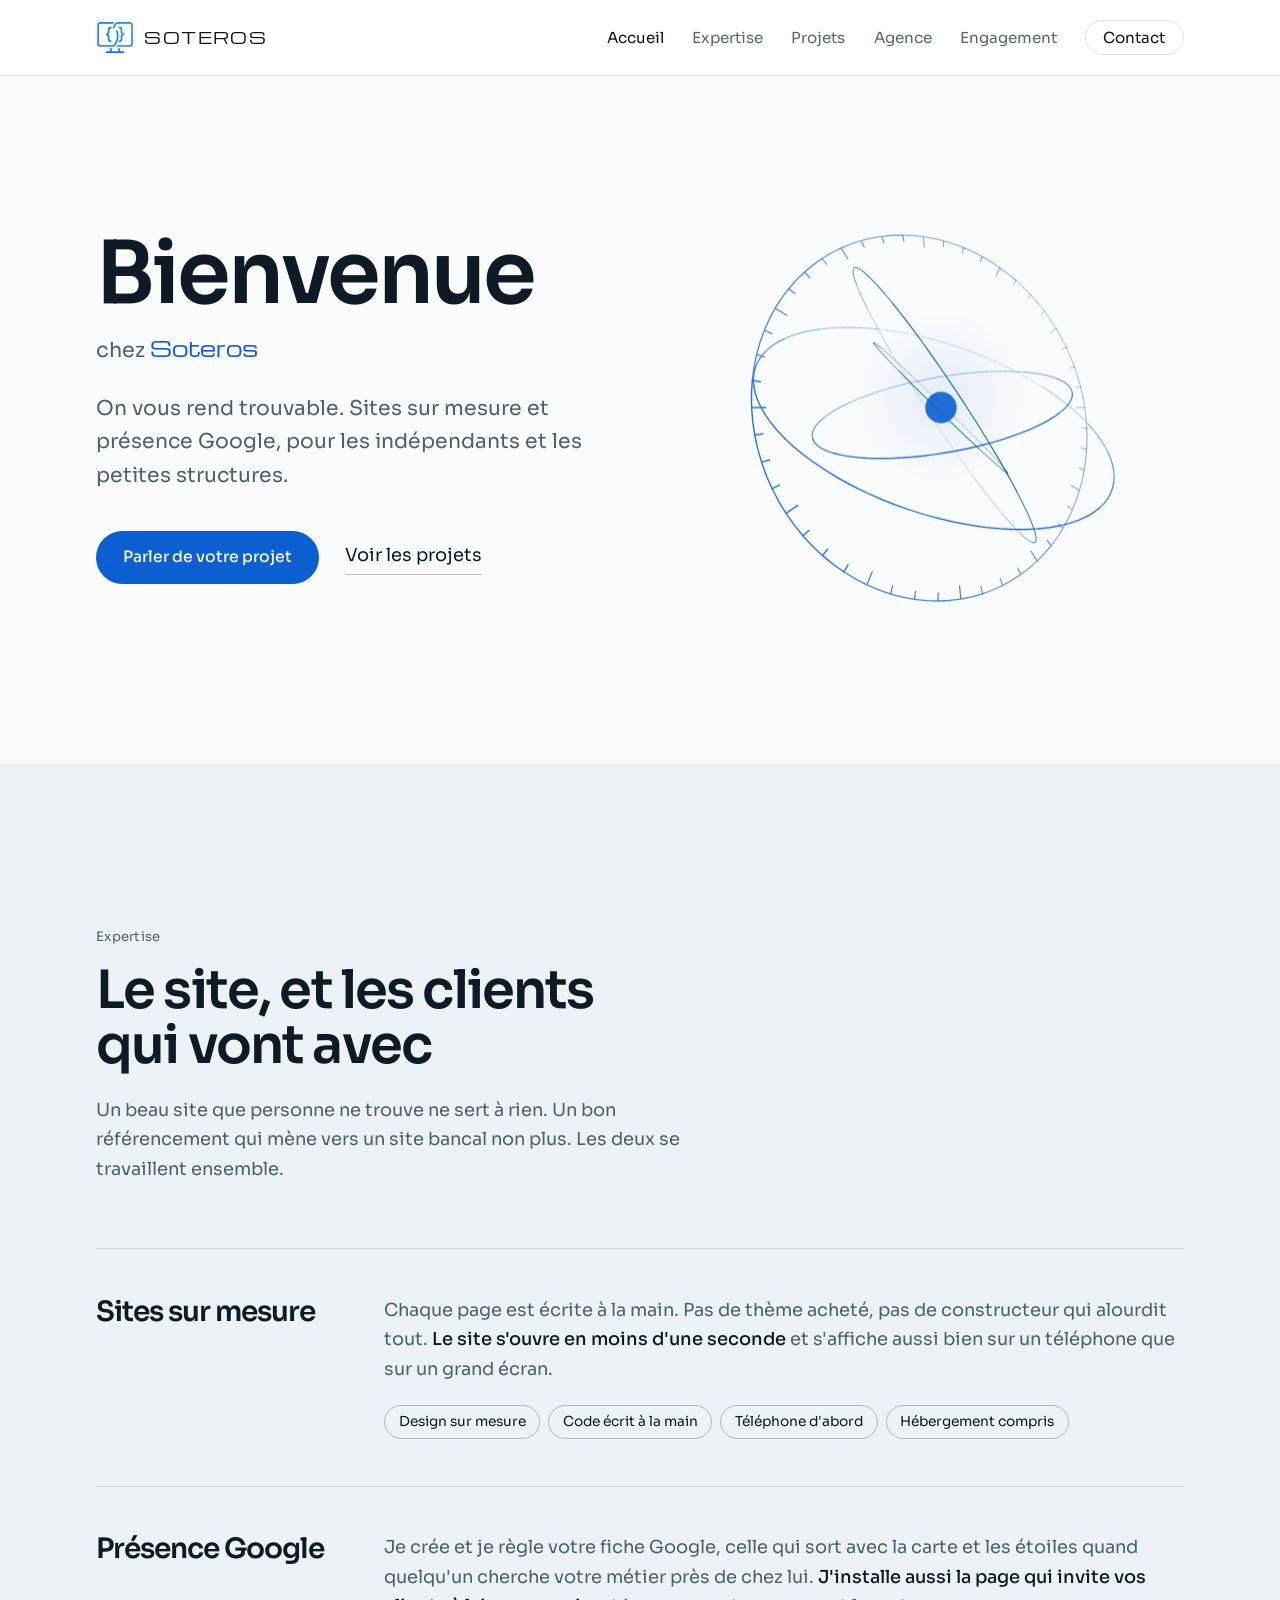
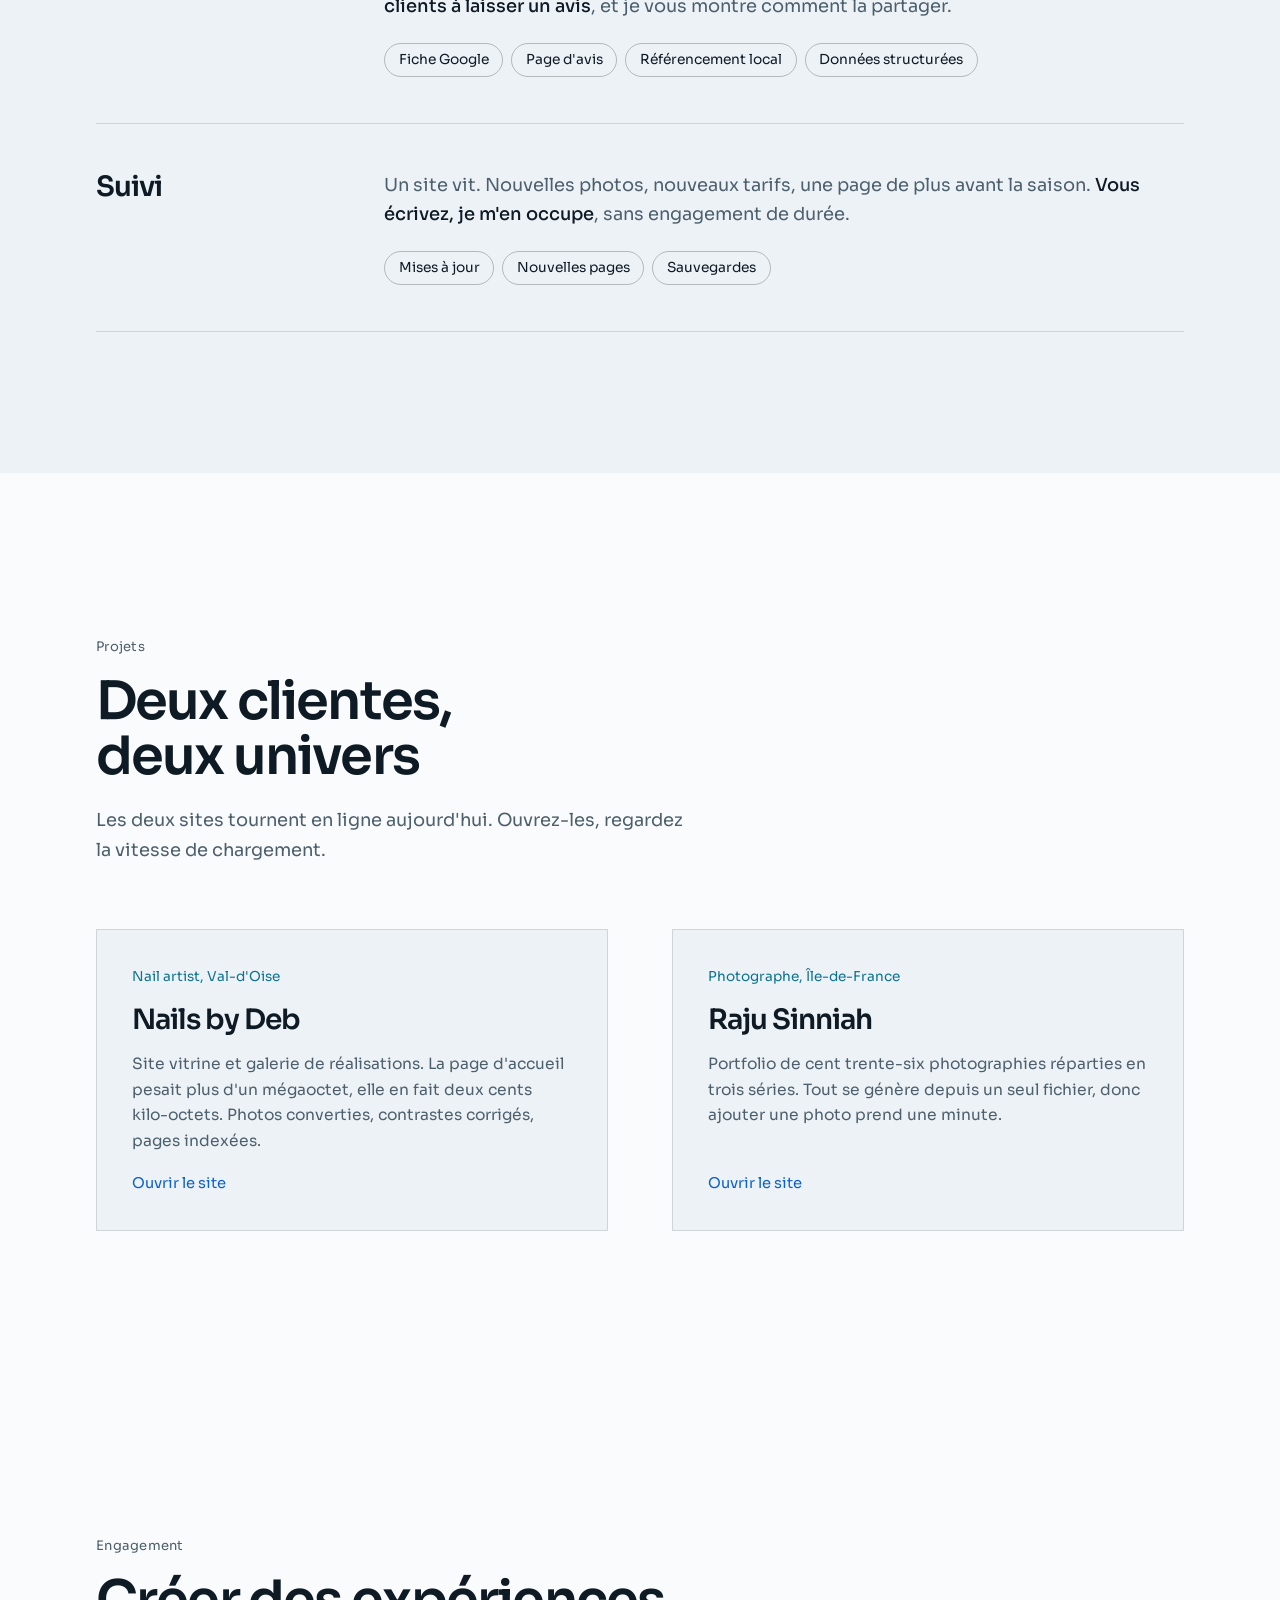
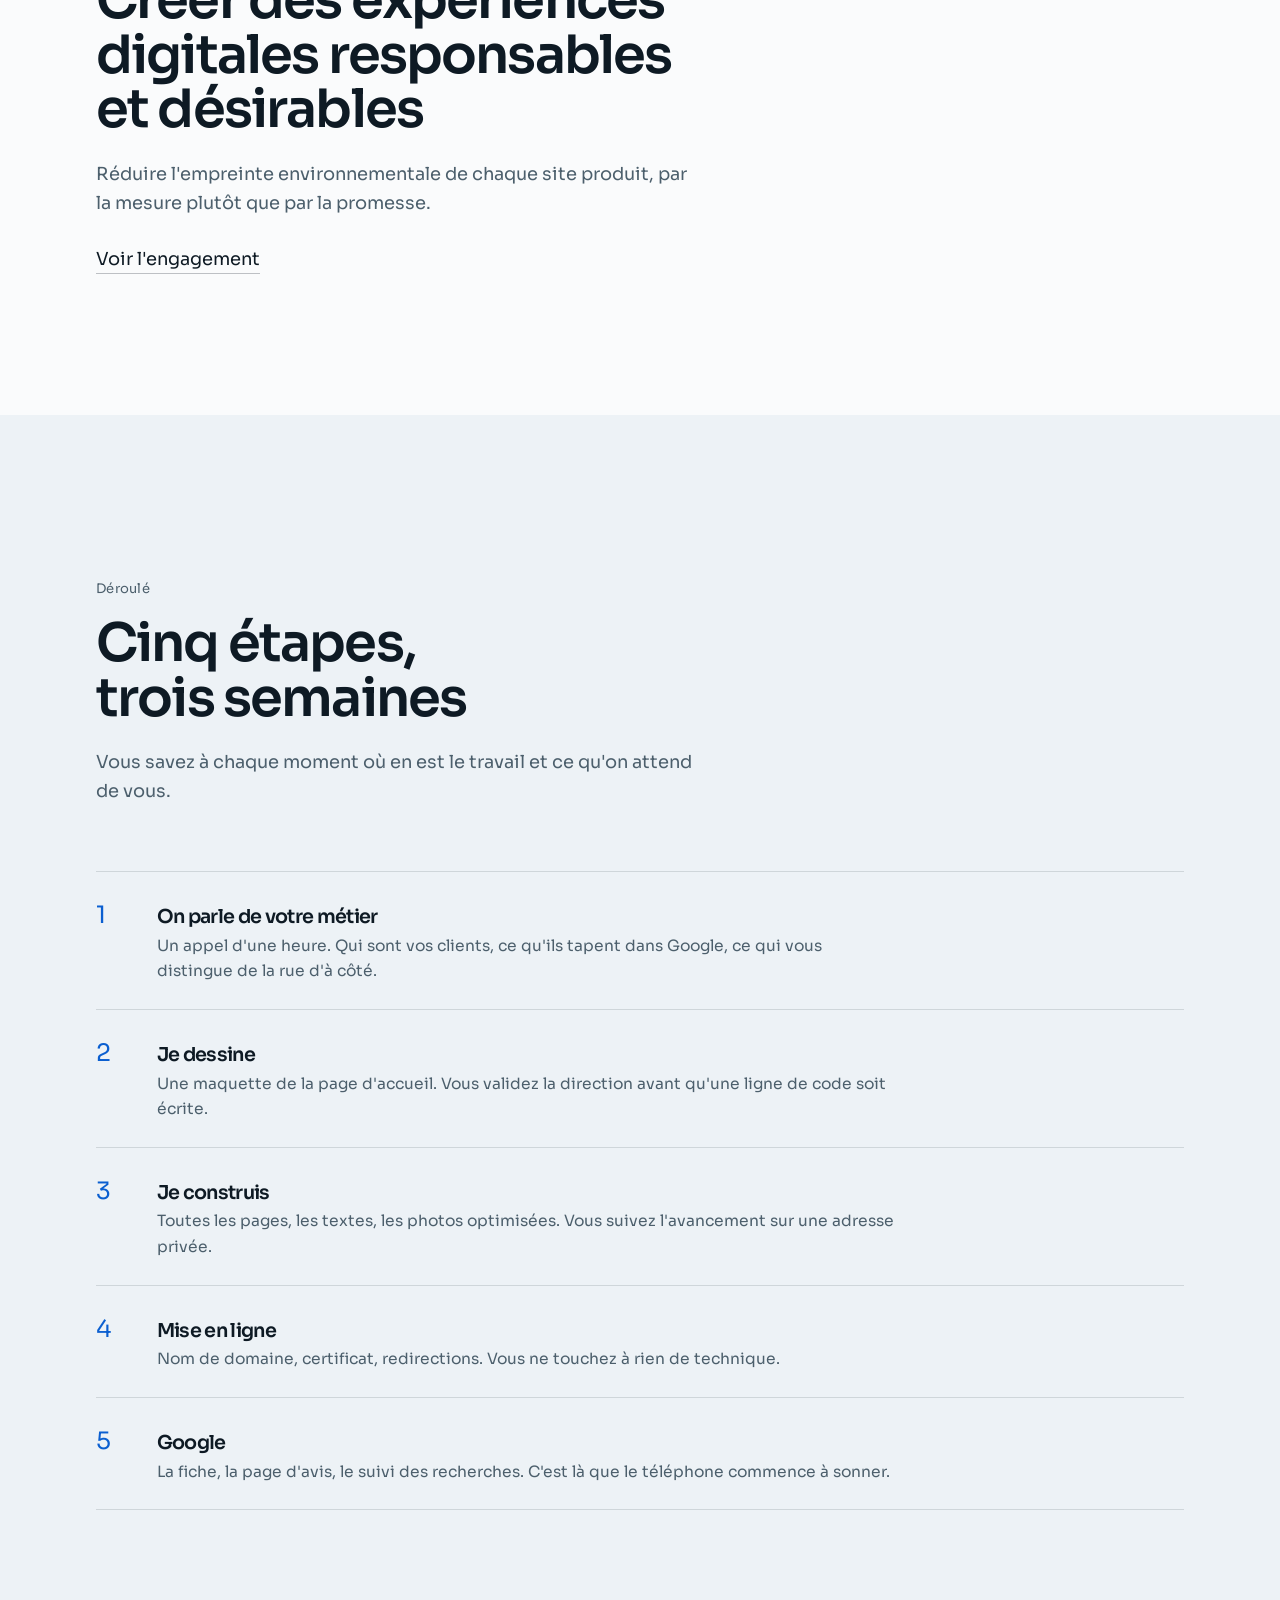
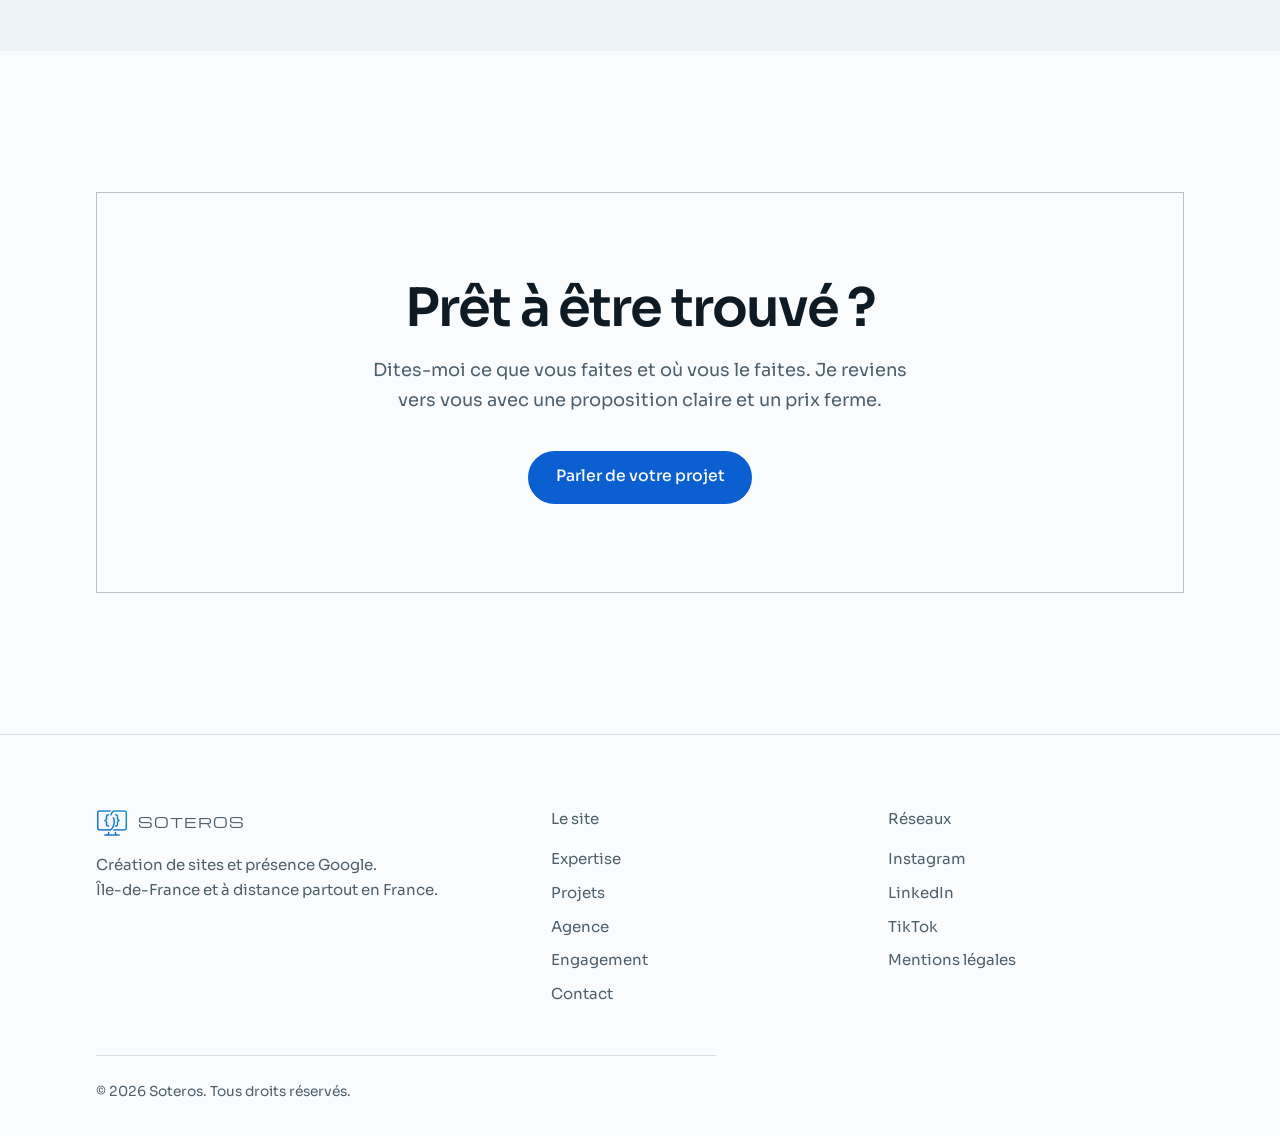
==== index.html @ a9e8671b "feat: site de l'agence Soteros Sept pages statiques générées depuis tools/build-pages.py, qui écrit " ====
<!DOCTYPE html>
<html lang="fr">
<head>
<meta charset="UTF-8">
<meta name="viewport" content="width=device-width, initial-scale=1">
<title>Soteros — Création de sites et présence Google</title>
<meta name="description" content="Soteros construit votre site sur mesure et installe votre présence sur Google. Pour les indépendants et les petites structures en Île-de-France.">
<link rel="canonical" href="https://jrpsg92.github.io/soteros/">

<meta property="og:type" content="website">
<meta property="og:title" content="Soteros — Création de sites et présence Google">
<meta property="og:description" content="Soteros construit votre site sur mesure et installe votre présence sur Google. Pour les indépendants et les petites structures en Île-de-France.">
<meta property="og:url" content="https://jrpsg92.github.io/soteros/">
<meta property="og:locale" content="fr_FR">
<meta name="theme-color" content="#FAFBFC">

<link rel="icon" type="image/png" sizes="32x32" href="img/icone-32.png">
<link rel="icon" type="image/png" sizes="192x192" href="img/icone-192.png">
<link rel="apple-touch-icon" href="img/icone-192.png">

<link rel="preconnect" href="https://fonts.googleapis.com">
<link rel="preconnect" href="https://fonts.gstatic.com" crossorigin>
<link href="https://fonts.googleapis.com/css2?family=Sora:wght@400;600;700&family=Michroma&display=swap" rel="stylesheet">
<link rel="stylesheet" href="style.css">
</head>
<body>
<a class="saut-contenu" href="#contenu">Aller au contenu</a>

<header class="entete" data-entete>
  <div class="enveloppe entete__rangee">
    <a class="signature" href="index.html">
      <img src="img/marque-bleu-96.png" width="96" height="96" alt="" aria-hidden="true">
      <span>Soteros</span>
    </a>
    <button class="bascule" data-bascule aria-expanded="false" aria-controls="menu">
      <span class="bascule__traits" aria-hidden="true"></span>
      <span data-libelle>Menu</span>
    </button>
    <nav class="nav" id="menu" data-nav aria-label="Navigation principale">
      <ul>
        <li><a href="index.html" aria-current="page">Accueil</a></li>
        <li><a href="expertise.html">Expertise</a></li>
        <li><a href="projets.html">Projets</a></li>
        <li><a href="agence.html">Agence</a></li>
        <li><a href="engagement.html">Engagement</a></li>
        <li><a href="contact.html">Contact</a></li>
      </ul>
    </nav>
  </div>
</header>

<main id="contenu">

  <section class="ouverture">
    <div class="enveloppe ouverture__grille">
      <div>
        <h1 class="bienvenue">
          <span class="leve"><span>Bienvenue</span></span>
          <span class="bienvenue__marque leve leve--2"><span>chez <span class="nom-marque">Soteros</span></span></span>
        </h1>
        <p class="ouverture__intro">
          On vous rend trouvable. Sites sur mesure et présence Google, pour
          les indépendants et les petites structures.
        </p>
        <div class="ouverture__actions">
          <a class="bouton" href="contact.html">Parler de votre projet</a>
          <a class="lien" href="projets.html">Voir les projets</a>
        </div>
      </div>
      <div class="instrument" data-instrument aria-hidden="true"></div>
    </div>
  </section>

  <section class="section section--creuse">
    <div class="enveloppe">
      <div class="chapeau">
        <p class="repere">Expertise</p>
        <h2>Le site, et les clients qui vont avec</h2>
        <p>Un beau site que personne ne trouve ne sert à rien. Un bon
          référencement qui mène vers un site bancal non plus. Les deux se
          travaillent ensemble.</p>
      </div>

      <div class="offres">
        <div class="offre">
          <h3>Sites sur mesure</h3>
          <div class="offre__corps">
            <p>Chaque page est écrite à la main. Pas de thème acheté, pas de
              constructeur qui alourdit tout. <strong>Le site s'ouvre en moins
              d'une seconde</strong> et s'affiche aussi bien sur un téléphone
              que sur un grand écran.</p>
            <ul class="livre">
              <li>Design sur mesure</li>
              <li>Code écrit à la main</li>
              <li>Téléphone d'abord</li>
              <li>Hébergement compris</li>
            </ul>
          </div>
        </div>

        <div class="offre">
          <h3>Présence Google</h3>
          <div class="offre__corps">
            <p>Je crée et je règle votre fiche Google, celle qui sort avec la
              carte et les étoiles quand quelqu'un cherche votre métier près
              de chez lui. <strong>J'installe aussi la page qui invite vos
              clients à laisser un avis</strong>, et je vous montre comment la
              partager.</p>
            <ul class="livre">
              <li>Fiche Google</li>
              <li>Page d'avis</li>
              <li>Référencement local</li>
              <li>Données structurées</li>
            </ul>
          </div>
        </div>

        <div class="offre">
          <h3>Suivi</h3>
          <div class="offre__corps">
            <p>Un site vit. Nouvelles photos, nouveaux tarifs, une page de
              plus avant la saison. <strong>Vous écrivez, je m'en occupe</strong>,
              sans engagement de durée.</p>
            <ul class="livre">
              <li>Mises à jour</li>
              <li>Nouvelles pages</li>
              <li>Sauvegardes</li>
            </ul>
          </div>
        </div>
      </div>
    </div>
  </section>

  <section class="section">
    <div class="enveloppe">
      <div class="chapeau">
        <p class="repere">Projets</p>
        <h2>Deux clientes, deux univers</h2>
        <p>Les deux sites tournent en ligne aujourd'hui. Ouvrez-les, regardez
          la vitesse de chargement.</p>
      </div>

      <div class="projets">
        <a class="projet" href="https://jrpsg92.github.io/NailsbyDeb/" rel="noopener">
          <p class="projet__meta">Nail artist, Val-d'Oise</p>
          <h3>Nails by Deb</h3>
          <p class="projet__corps">Site vitrine et galerie de réalisations.
            La page d'accueil pesait plus d'un mégaoctet, elle en fait deux
            cents kilo-octets. Photos converties, contrastes corrigés, pages
            indexées.</p>
          <p class="projet__voir">Ouvrir le site</p>
        </a>

        <a class="projet" href="https://jrpsg92.github.io/Rajouphoto.fr/" rel="noopener">
          <p class="projet__meta">Photographe, Île-de-France</p>
          <h3>Raju Sinniah</h3>
          <p class="projet__corps">Portfolio de cent trente-six photographies
            réparties en trois séries. Tout se génère depuis un seul fichier,
            donc ajouter une photo prend une minute.</p>
          <p class="projet__voir">Ouvrir le site</p>
        </a>
      </div>
    </div>
  </section>

  <section class="section">
    <div class="enveloppe">
      <div class="chapeau">
        <p class="repere">Engagement</p>
        <h2>Créer des expériences digitales responsables et désirables</h2>
        <p>Réduire l'empreinte environnementale de chaque site produit, par
          la mesure plutôt que par la promesse.</p>
        <p style="margin-top:1.6rem"><a class="lien" href="engagement.html">Voir l'engagement</a></p>
      </div>
    </div>
  </section>

  <section class="section section--creuse">
    <div class="enveloppe">
      <div class="chapeau">
        <p class="repere">Déroulé</p>
        <h2>Cinq étapes, trois semaines</h2>
        <p>Vous savez à chaque moment où en est le travail et ce qu'on attend
          de vous.</p>
      </div>

      <ol class="deroule">
        <li>
          <div>
            <h3>On parle de votre métier</h3>
            <p>Un appel d'une heure. Qui sont vos clients, ce qu'ils tapent
              dans Google, ce qui vous distingue de la rue d'à côté.</p>
          </div>
        </li>
        <li>
          <div>
            <h3>Je dessine</h3>
            <p>Une maquette de la page d'accueil. Vous validez la direction
              avant qu'une ligne de code soit écrite.</p>
          </div>
        </li>
        <li>
          <div>
            <h3>Je construis</h3>
            <p>Toutes les pages, les textes, les photos optimisées. Vous
              suivez l'avancement sur une adresse privée.</p>
          </div>
        </li>
        <li>
          <div>
            <h3>Mise en ligne</h3>
            <p>Nom de domaine, certificat, redirections. Vous ne touchez à
              rien de technique.</p>
          </div>
        </li>
        <li>
          <div>
            <h3>Google</h3>
            <p>La fiche, la page d'avis, le suivi des recherches. C'est là que
              le téléphone commence à sonner.</p>
          </div>
        </li>
      </ol>
    </div>
  </section>

  <section class="section">
    <div class="enveloppe">
      <div class="appel">
        <h2>Prêt à être trouvé&nbsp;?</h2>
        <p>Dites-moi ce que vous faites et où vous le faites. Je reviens vers
          vous avec une proposition claire et un prix ferme.</p>
        <a class="bouton" href="contact.html">Parler de votre projet</a>
      </div>
    </div>
  </section>

</main>

<footer class="pied">
  <div class="enveloppe">
    <div class="pied__rangee">
      <div>
        <p class="pied__nom">
          <img src="img/marque-64.png" width="64" height="64" alt="Logo Soteros">
          <span>Soteros</span>
        </p>
        <p>Création de sites et présence Google.<br>
           Île-de-France et à distance partout en France.</p>
      </div>
      <div>
        <p class="pied__intitule">Le site</p>
        <ul>
        <li><a href="expertise.html">Expertise</a></li>
        <li><a href="projets.html">Projets</a></li>
        <li><a href="agence.html">Agence</a></li>
        <li><a href="engagement.html">Engagement</a></li>
        <li><a href="contact.html">Contact</a></li>
        </ul>
      </div>
      <div>
        <p class="pied__intitule">Réseaux</p>
        <ul>
          <li><a href="#" data-reseau>Instagram</a></li>
          <li><a href="#" data-reseau>LinkedIn</a></li>
          <li><a href="#" data-reseau>TikTok</a></li>
          <li><a href="mentions-legales.html">Mentions légales</a></li>
        </ul>
      </div>
    </div>
    <p class="pied__mention">© 2026 Soteros. Tous droits réservés.</p>
  </div>
</footer>

<script src="script.js" defer></script>
</body>
</html>
---- style.css ----
/* =====================================================================
   Soteros — feuille de style unique, partagée par toutes les pages.
   Direction artistique : blanc et bleu, l'instrument de navigation en
   bleu sur fond clair. Tous les contrastes ont été calculés avant d'être
   posés ici, le plus faible du site est à 4,9 pour une norme à 4,5.
   ===================================================================== */

:root {
  color-scheme: light;

  /* Blanc et bleu. Attention, le cyan du logo tombe à 1,8 de contraste sur
     blanc, il ne peut donc jamais porter de texte. Les bleus ci-dessous
     sont assombris jusqu'à passer la norme, le plus faible est à 4,9. */
  --fond:        #FAFBFC;   /* le fond de page, un blanc légèrement froid */
  --fond-creux:  #EDF2F6;   /* les bandes posées sur le fond */
  --plume:       #0E1A24;   /* texte principal, 17.0 sur le fond */
  --plume-doux:  #4C5F6C;   /* texte secondaire, 6.4 */
  --action:      #0B5FD0;   /* le bleu des boutons et des liens, 5.7 */
  --teal:        #0C7291;   /* le teal des intitulés, 5.3 */
  --filet:       rgb(14 26 36 / .13);
  --filet-fort:  rgb(14 26 36 / .26);

  /* L'en-tête est clair, comme sur les sites de Deb et de Raju. Une barre
     blanche a besoin de ses propres valeurs : le cyan du fond sombre ne
     tient pas sur du blanc, il y tombe à 1,9 de contraste. */
  --blanc:        #FFFFFF;
  --sur-blanc:    #0F1316;   /* 18.7 sur blanc */
  --sur-blanc-doux: #55666F; /* 6.0 sur blanc */
  --teal-fonce:   #0B63C4;   /* 5.8 sur blanc */
  --filet-clair:  #DEE3E6;

  --mesure:      76rem;
  --marge:       clamp(1.3rem, 5vw, 4rem);
  --courbe:      cubic-bezier(.2, .7, .2, 1);

  /* Sora pour tout le texte, large et technique, dans la famille de la typo
     du logo sans en reprendre le côté jeu vidéo qui ne tient pas en
     paragraphe. Michroma est réservée au seul mot Soteros, pour raccorder
     avec le logo. */
  --titre: "Sora", system-ui, -apple-system, sans-serif;
  --police: "Sora", system-ui, -apple-system, sans-serif;
  --marque: "Michroma", "Sora", system-ui, sans-serif;
}

*, *::before, *::after { box-sizing: border-box; }

html { -webkit-text-size-adjust: 100%; scroll-behavior: smooth; }

body {
  margin: 0;
  background: var(--fond);
  color: var(--plume);
  font-family: var(--police);
  font-size: clamp(1rem, .96rem + .2vw, 1.12rem);
  line-height: 1.65;
  font-weight: 400;
  -webkit-font-smoothing: antialiased;
  text-rendering: optimizeLegibility;
}

img, canvas, svg { display: block; max-width: 100%; }

/* --- Échelle typographique ---------------------------------------------
   Un seul rapport, appliqué partout. Les titres sont en Instrument Serif,
   serrés, parce que le display porte la personnalité de la page. */

h1, h2, h3 {
  font-family: var(--titre);
  font-weight: 600;
  letter-spacing: -.035em;   /* une sans large demande plus de serrage qu'une serif */
  line-height: 1.04;
  margin: 0;
  text-wrap: balance;
}

/* Une sans occupe plus de largeur qu'une serif à corps égal. Le titre est
   donc plus petit qu'il ne l'était, pour tenir sur deux lignes. */
h1 { font-size: clamp(2.5rem, 1.3rem + 4.4vw, 4.8rem); }
h2 { font-size: clamp(1.9rem, 1.2rem + 2.7vw, 3.3rem); }
h3 { font-size: clamp(1.35rem, 1.1rem + 1vw, 1.75rem); line-height: 1.15; }

p { margin: 0; max-width: 62ch; }

a { color: inherit; }

.enveloppe {
  width: 100%;
  max-width: var(--mesure);
  margin-inline: auto;
  padding-inline: var(--marge);
}

/* --- Accès clavier ------------------------------------------------------ */

:where(a, button, [tabindex]):focus-visible {
  outline: 2px solid var(--action);
  outline-offset: 3px;
  border-radius: 2px;
}

.saut-contenu {
  position: absolute;
  left: -9999px;
  top: 0;
  background: var(--action);
  color: var(--fond);
  padding: .8rem 1.2rem;
  z-index: 400;
  font-weight: 500;
}
.saut-contenu:focus { left: var(--marge); top: .6rem; }

/* --- En-tête ------------------------------------------------------------
   Le fond et le flou vivent sur un calque séparé. Portés directement par
   .entete, ils feraient de l'en-tête le bloc conteneur du volet de
   navigation en position fixe, qui se retrouverait écrasé à la hauteur de
   la barre. C'est une erreur coûteuse et invisible tant que le menu reste
   fermé, d'où ce ::before. */

/* La barre d'état des téléphones. Vaut zéro partout ailleurs, donc la
   règle est sans effet sur un navigateur de bureau. */
body::before {
  content: "";
  position: fixed;
  inset: 0 0 auto;
  height: env(safe-area-inset-top, 0px);
  z-index: 210;
  background: var(--blanc);
}

.entete {
  position: sticky;
  top: env(safe-area-inset-top, 0px);
  z-index: 200;
  padding-block: 1.15rem;
  color: var(--sur-blanc);
  border-bottom: 1px solid var(--filet-clair);
  transition: border-color .4s var(--courbe);
}

.entete::before {
  content: "";
  position: absolute;
  inset: 0;
  z-index: -1;
  background: var(--blanc);
}

/* Le trait se renforce dès que la page défile, comme sur les deux autres
   sites, pour détacher la barre du contenu qui passe dessous. */
.entete[data-pose="true"] { border-bottom-color: #C3CBD0; }

/* Sur fond clair, le cyan du site n'est plus lisible. */
.entete :focus-visible { outline-color: var(--teal-fonce); }

.entete__rangee {
  display: flex;
  align-items: center;
  justify-content: space-between;
  gap: 1.5rem;
}

/* Le pictogramme du logo, puis le mot en texte. Le verrou complet du logo
   devient illisible sous cinquante pixels, alors que le pictogramme seul
   tient jusqu'à trente-deux. */
.signature {
  position: relative;
  z-index: 160;
  display: inline-flex;
  align-items: center;
  gap: .62rem;
  font-family: var(--marque);
  font-size: clamp(.78rem, .7rem + .38vw, .98rem);
  letter-spacing: .09em;
  text-transform: uppercase;   /* comme le mot du logo */
  text-decoration: none;
  white-space: nowrap;
}

.signature img {
  width: clamp(1.9rem, 1.6rem + 1.2vw, 2.4rem);
  height: auto;
}

/* --- Navigation -------------------------------------------------------- */

.bascule {
  position: relative;
  z-index: 160;
  display: inline-flex;
  align-items: center;
  gap: .6rem;
  background: none;
  border: 1px solid var(--filet-clair);
  border-radius: 100px;
  color: var(--sur-blanc);
  font: inherit;
  font-size: .9rem;
  padding: .45rem 1rem .45rem .85rem;
  cursor: pointer;
  transition: border-color .25s var(--courbe), color .25s var(--courbe);
}
.bascule:hover { border-color: var(--teal-fonce); color: var(--teal-fonce); }

.bascule__traits {
  width: 15px;
  height: 9px;
  border-top: 1px solid currentColor;
  border-bottom: 1px solid currentColor;
}

.nav ul {
  list-style: none;
  margin: 0;
  padding: 0;
}

.nav a {
  text-decoration: none;
  color: var(--sur-blanc-doux);
  transition: color .25s var(--courbe);
}
.nav a:hover { color: var(--teal-fonce); }
.nav a[aria-current="page"] { color: var(--sur-blanc); }

/* Mobile — volet plein écran. */
@media (max-width: 61.99rem) {
  .nav {
    position: fixed;
    inset: 0;
    z-index: 150;
    display: flex;
    align-items: center;
    background: var(--blanc);
    padding: 6rem var(--marge) 3rem;
    opacity: 0;
    visibility: hidden;
    transition: opacity .35s var(--courbe), visibility .35s;
  }
  .nav[data-ouvert="true"] { opacity: 1; visibility: visible; }

  .nav ul { width: 100%; }
  .nav li + li { border-top: 1px solid var(--filet-clair); }
  .nav a {
    display: block;
    padding: .75rem 0;
    font-family: var(--titre);
    font-size: clamp(1.9rem, 1.2rem + 3.4vw, 2.6rem);
    line-height: 1.1;
    letter-spacing: -.015em;
  }
}

/* Bureau — navigation en ligne, séparée par un filet vertical. */
@media (min-width: 62rem) {
  .bascule { display: none; }
  .nav {
    opacity: 1;
    visibility: visible;
  }
  .nav ul {
    display: flex;
    align-items: center;
    gap: clamp(1.1rem, 2.2vw, 2.1rem);
  }
  .nav a { font-size: .95rem; }
  .nav li:last-child a {
    border: 1px solid var(--filet-clair);
    border-radius: 100px;
    padding: .42rem 1.1rem;
    color: var(--sur-blanc);
  }
  .nav li:last-child a:hover {
    border-color: var(--teal-fonce);
    color: var(--teal-fonce);
  }
}

/* --- Sections ---------------------------------------------------------- */

.section { padding-block: clamp(4.5rem, 11vw, 9rem); }
.section--creuse { background: var(--fond-creux); }

.chapeau { max-width: 46ch; }
.chapeau p { margin-top: 1.4rem; color: var(--plume-doux); }

.repere {
  font-size: .82rem;
  letter-spacing: .02em;
  color: var(--teal);
  margin-bottom: 1rem;
}

/* --- Hero -------------------------------------------------------------- */

.ouverture {
  padding-block: clamp(3rem, 7vw, 5.5rem) clamp(4rem, 9vw, 7rem);
}

.ouverture__grille {
  display: grid;
  gap: clamp(2.5rem, 6vw, 4rem);
  align-items: center;
}

@media (min-width: 62rem) {
  .ouverture__grille {
    grid-template-columns: 1.05fr .95fr;
  }
}

/* Mot d'accueil. Typographie seule, sans relief ni interaction. Le logo
   et l'instrument sont dessinés en traits fins, un mot en bloc extrudé à
   côté ferait deux marques sur le même écran. */

.bienvenue {
  margin: 0 0 1.6rem;
  font-family: var(--titre);
  font-weight: 600;
  letter-spacing: -.035em;
  line-height: 1.02;
  font-size: clamp(2.8rem, 1.3rem + 5.2vw, 5.4rem);
  color: var(--plume);
}

.bienvenue__marque {
  display: block;
  margin-top: .9rem;
  font-family: var(--police);
  font-weight: 400;
  font-size: clamp(1rem, .9rem + .5vw, 1.3rem);
  letter-spacing: 0;
  line-height: 1.5;
  color: var(--plume-doux);
}

.bienvenue__marque .nom-marque {
  font-family: var(--marque);
  color: var(--action);   /* 5.7 sur le fond de page */
}

.ouverture__intro {
  color: var(--plume-doux);
  font-size: clamp(1.05rem, 1rem + .35vw, 1.3rem);
  max-width: 34ch;
}

/* L'animation d'ouverture. Un seul moment orchestré, au chargement, en
   CSS pur : si le JavaScript n'arrive jamais, le texte s'affiche quand
   même puisque l'animation ne dépend d'aucune classe ajoutée. */

.leve { display: block; overflow: hidden; }
.leve > span {
  display: block;
  animation: monte .95s var(--courbe) both;
}
.leve--2 > span { animation-delay: .1s; }
.leve--3 > span { animation-delay: .2s; }

@keyframes monte {
  from { transform: translateY(105%); }
  to   { transform: translateY(0); }
}

.ouverture__actions {
  display: flex;
  flex-wrap: wrap;
  gap: .9rem 1.6rem;
  align-items: center;
  margin-top: 2.4rem;
}

/* --- L'instrument ------------------------------------------------------ */

.instrument {
  position: relative;
  aspect-ratio: 1;
  width: 100%;
  max-width: 34rem;
  margin-inline: auto;
}

/* Sur téléphone l'instrument passe au-dessus du titre. C'est la première
   chose qu'on doit voir en ouvrant la page, et plus bas il tombait sous la
   ligne de flottaison. Il rétrécit pour laisser le titre visible aussi. */
@media (max-width: 61.99rem) {
  .instrument { order: -1; max-width: 17rem; }
  .ouverture { padding-block: 1rem clamp(3rem, 8vw, 5rem); }
  .ouverture__grille { gap: clamp(1.5rem, 5vw, 3rem); }
}

.instrument canvas {
  position: absolute;
  inset: 0;
  width: 100%;
  height: 100%;
}

/* L'instrument se manipule au doigt comme à la souris. pan-y et non none :
   le glissement vertical doit continuer à faire défiler la page, sinon on
   reste bloqué dessus sur téléphone. */
.instrument {


}

/* Le halo du noyau, en CSS pour épargner du travail au canvas. */
.instrument::after {
  content: "";
  position: absolute;
  inset: 30% 32% 34%;
  border-radius: 50%;
  background: radial-gradient(circle, rgb(11 95 208 / .09), transparent 70%);
  pointer-events: none;
}

/* --- Boutons et liens -------------------------------------------------- */

.bouton {
  display: inline-block;
  background: var(--action);
  color: var(--fond);
  text-decoration: none;
  font-weight: 500;
  font-size: .98rem;
  padding: .85rem 1.7rem;
  border-radius: 100px;
  transition: transform .3s var(--courbe), background-color .3s var(--courbe);
}
.bouton:hover { background: #084FAE; transform: translateY(-2px); }

.lien {
  text-decoration: none;
  color: var(--plume);
  border-bottom: 1px solid var(--filet-fort);
  padding-bottom: .2rem;
  transition: border-color .3s var(--courbe), color .3s var(--courbe);
}
.lien:hover { color: var(--action); border-bottom-color: var(--action); }

/* --- Les offres, en rangées plutôt qu'en cartes -------------------------
   Trois cartes identiques ne disent rien de la différence entre les trois
   métiers. Des rangées larges laissent la place d'écrire ce qui est
   réellement livré. */

.offres { border-top: 1px solid var(--filet); margin-top: clamp(2.5rem, 6vw, 4rem); }

.offre {
  display: grid;
  gap: .8rem 3rem;
  padding-block: clamp(2rem, 4vw, 2.9rem);
  border-bottom: 1px solid var(--filet);
}

@media (min-width: 52rem) {
  .offre { grid-template-columns: minmax(0, 15rem) minmax(0, 1fr); align-items: start; }
}

.offre__corps { color: var(--plume-doux); }
.offre__corps strong { color: var(--plume); font-weight: 500; }

.livre {
  list-style: none;
  margin: 1.3rem 0 0;
  padding: 0;
  display: flex;
  flex-wrap: wrap;
  gap: .5rem;
}
.livre li {
  border: 1px solid var(--filet-fort);
  border-radius: 100px;
  padding: .3rem .85rem;
  font-size: .86rem;
  color: var(--plume);
}

/* --- Projets ----------------------------------------------------------- */

.projets { display: grid; gap: clamp(2.5rem, 5vw, 4rem); margin-top: clamp(2.5rem, 6vw, 4rem); }

@media (min-width: 52rem) { .projets { grid-template-columns: 1fr 1fr; } }

.projet {
  display: flex;
  flex-direction: column;
  gap: 1rem;
  padding: clamp(1.6rem, 3vw, 2.2rem);
  background: var(--fond-creux);
  border: 1px solid var(--filet);
  text-decoration: none;
  transition: border-color .35s var(--courbe), transform .35s var(--courbe);
}
.projet:hover { border-color: var(--action); transform: translateY(-3px); }

.projet__meta { color: var(--teal); font-size: .85rem; }
.projet__corps { color: var(--plume-doux); font-size: .97rem; }
.projet__voir { color: var(--action); font-size: .92rem; margin-top: auto; }

/* --- Le déroulé, numéroté parce que c'est vraiment une séquence -------- */

.deroule {
  list-style: none;
  counter-reset: pas;
  margin: clamp(2.5rem, 6vw, 4rem) 0 0;
  padding: 0;
  display: grid;
  gap: 0;
}

.deroule li {
  counter-increment: pas;
  display: grid;
  grid-template-columns: 2.6rem minmax(0, 1fr);
  gap: 1.2rem;
  padding-block: 1.5rem;
  border-top: 1px solid var(--filet);
  align-items: baseline;
}
.deroule li:last-child { border-bottom: 1px solid var(--filet); }

.deroule li::before {
  content: counter(pas);
  font-family: var(--titre);
  font-size: 1.5rem;
  color: var(--action);
}

.deroule h3 { font-size: 1.2rem; }
.deroule p { margin-top: .35rem; color: var(--plume-doux); font-size: .97rem; }

/* --- Blocs de texte long ----------------------------------------------- */

.prose { max-width: 60ch; }
.prose h2 { margin-top: clamp(2.6rem, 6vw, 4rem); }
.prose h2:first-child { margin-top: 0; }
.prose p { margin-top: 1.2rem; color: var(--plume-doux); }
.prose p.fort { color: var(--plume); font-size: clamp(1.1rem, 1rem + .5vw, 1.35rem); }

/* --- Contact ----------------------------------------------------------- */

.voies { border-top: 1px solid var(--filet); margin-top: clamp(2.5rem, 6vw, 4rem); }

.voie {
  display: grid;
  gap: .5rem 3rem;
  padding-block: 1.7rem;
  border-bottom: 1px solid var(--filet);
}
@media (min-width: 46rem) {
  .voie { grid-template-columns: minmax(0, 11rem) minmax(0, 1fr); align-items: baseline; }
}
.voie__nom { color: var(--teal); font-size: .9rem; }
.voie__valeur { font-size: clamp(1.1rem, 1rem + .6vw, 1.45rem); font-family: var(--titre); }
.voie__valeur a { text-decoration: none; border-bottom: 1px solid var(--filet-fort); }
.voie__valeur a:hover { color: var(--action); border-bottom-color: var(--action); }
.voie__note { color: var(--plume-doux); font-size: .92rem; }

/* --- Appel à l'action -------------------------------------------------- */

.appel {
  text-align: center;
  padding: clamp(3rem, 8vw, 5.5rem) var(--marge);
  border: 1px solid var(--filet-fort);
}
.appel p { margin: 1.3rem auto 2.2rem; color: var(--plume-doux); max-width: 44ch; }

/* --- Pied -------------------------------------------------------------- */

.pied {
  border-top: 1px solid var(--filet);
  padding-block: clamp(3rem, 6vw, 4.5rem) 2rem;
  font-size: .94rem;
}

.pied__rangee {
  display: grid;
  gap: 2.5rem;
  margin-bottom: 3rem;
}
@media (min-width: 52rem) {
  .pied__rangee { grid-template-columns: 1.4fr 1fr 1fr; }
}

.pied__nom {
  display: flex; align-items: center; gap: .6rem;
  font-family: var(--marque); font-size: .88rem; letter-spacing: .09em;
  text-transform: uppercase;
  margin-bottom: .9rem;
}
.pied__nom img { width: 2rem; height: auto; }
.pied p { color: var(--plume-doux); }
.pied ul { list-style: none; margin: 0; padding: 0; }
.pied li + li { margin-top: .55rem; }
.pied a { color: var(--plume-doux); text-decoration: none; transition: color .25s var(--courbe); }
.pied a:hover { color: var(--action); }
.pied__intitule { color: var(--plume); margin-bottom: 1rem; }

.pied__mention {
  border-top: 1px solid var(--filet);
  padding-top: 1.6rem;
  color: var(--plume-doux);
  font-size: .86rem;
}

/* --- Mouvement réduit --------------------------------------------------
   Respecté partout. L'instrument se fige sur une pose, il ne disparaît
   pas, parce qu'il porte l'identité de la page. */

@media (prefers-reduced-motion: reduce) {
  html { scroll-behavior: auto; }
  *, *::before, *::after {
    animation-duration: .01ms !important;
    animation-iteration-count: 1 !important;
    transition-duration: .01ms !important;
  }
  .bouton:hover, .projet:hover { transform: none; }
}
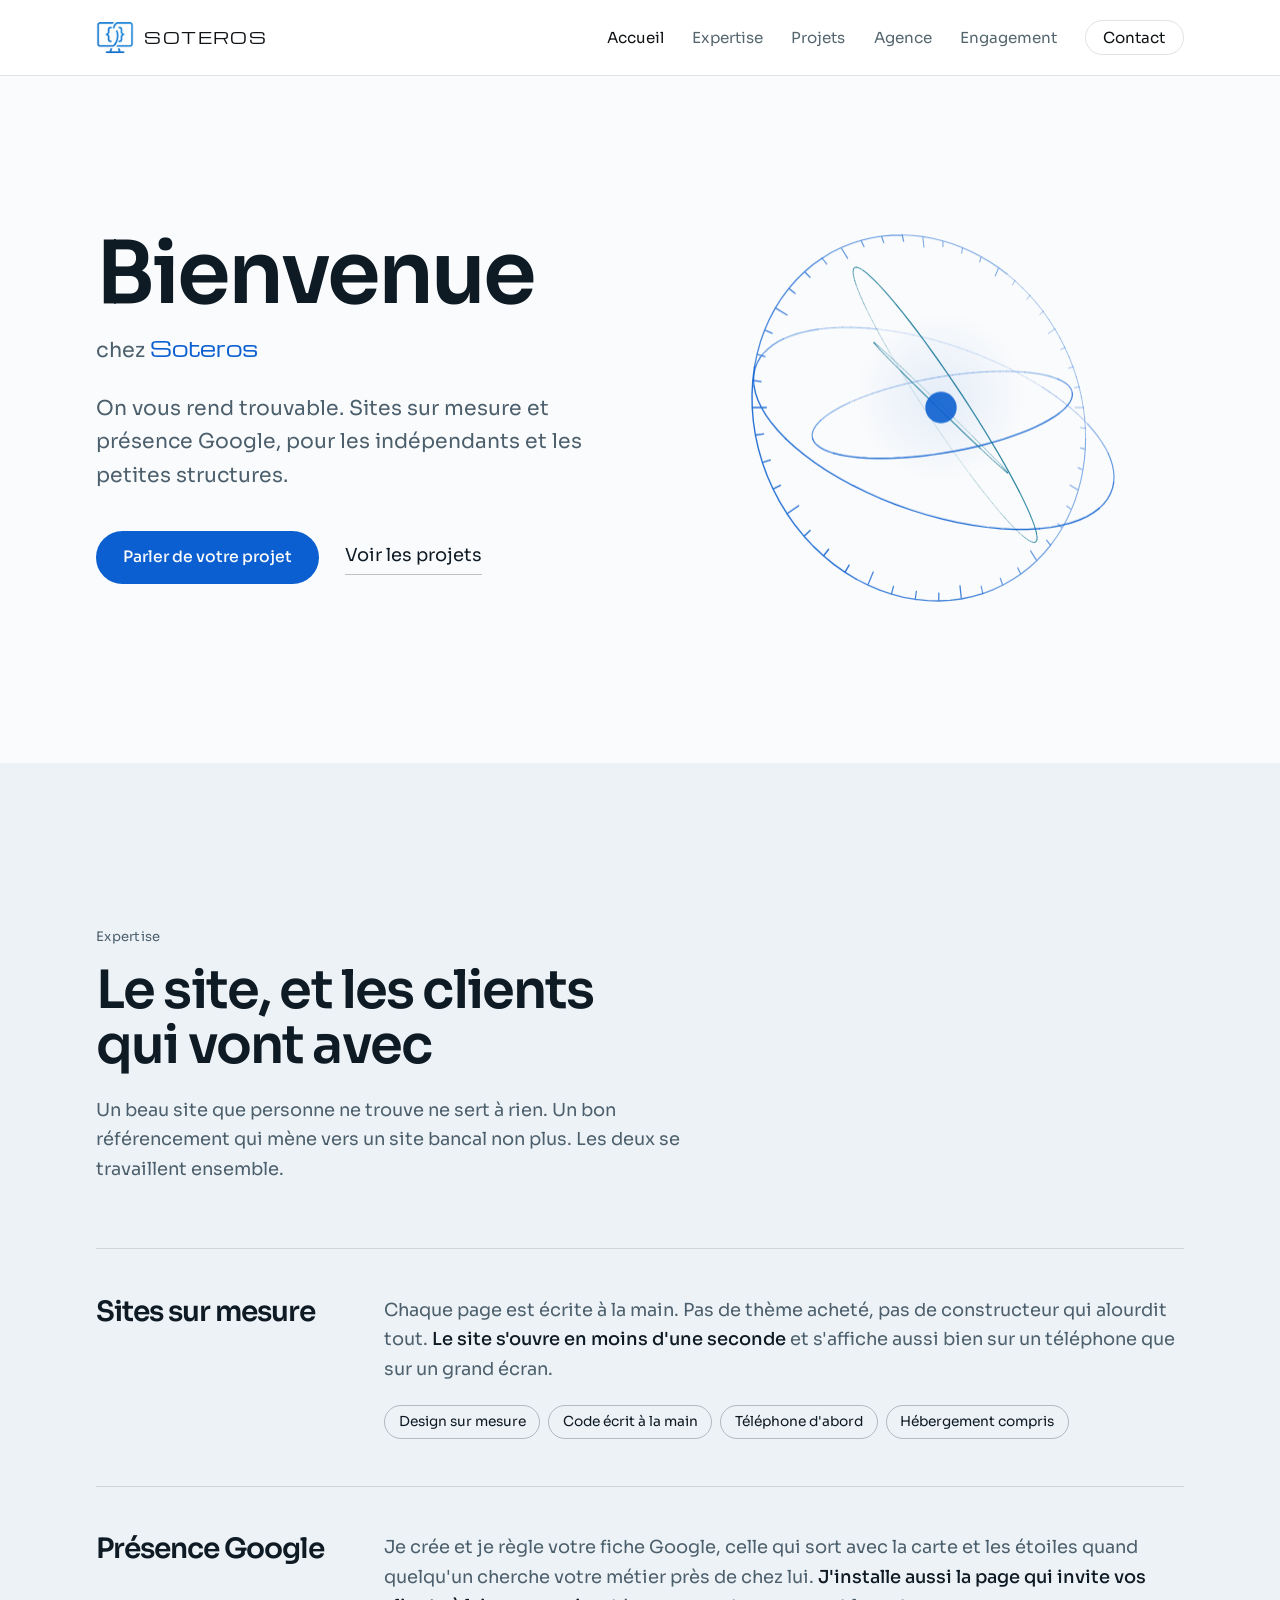
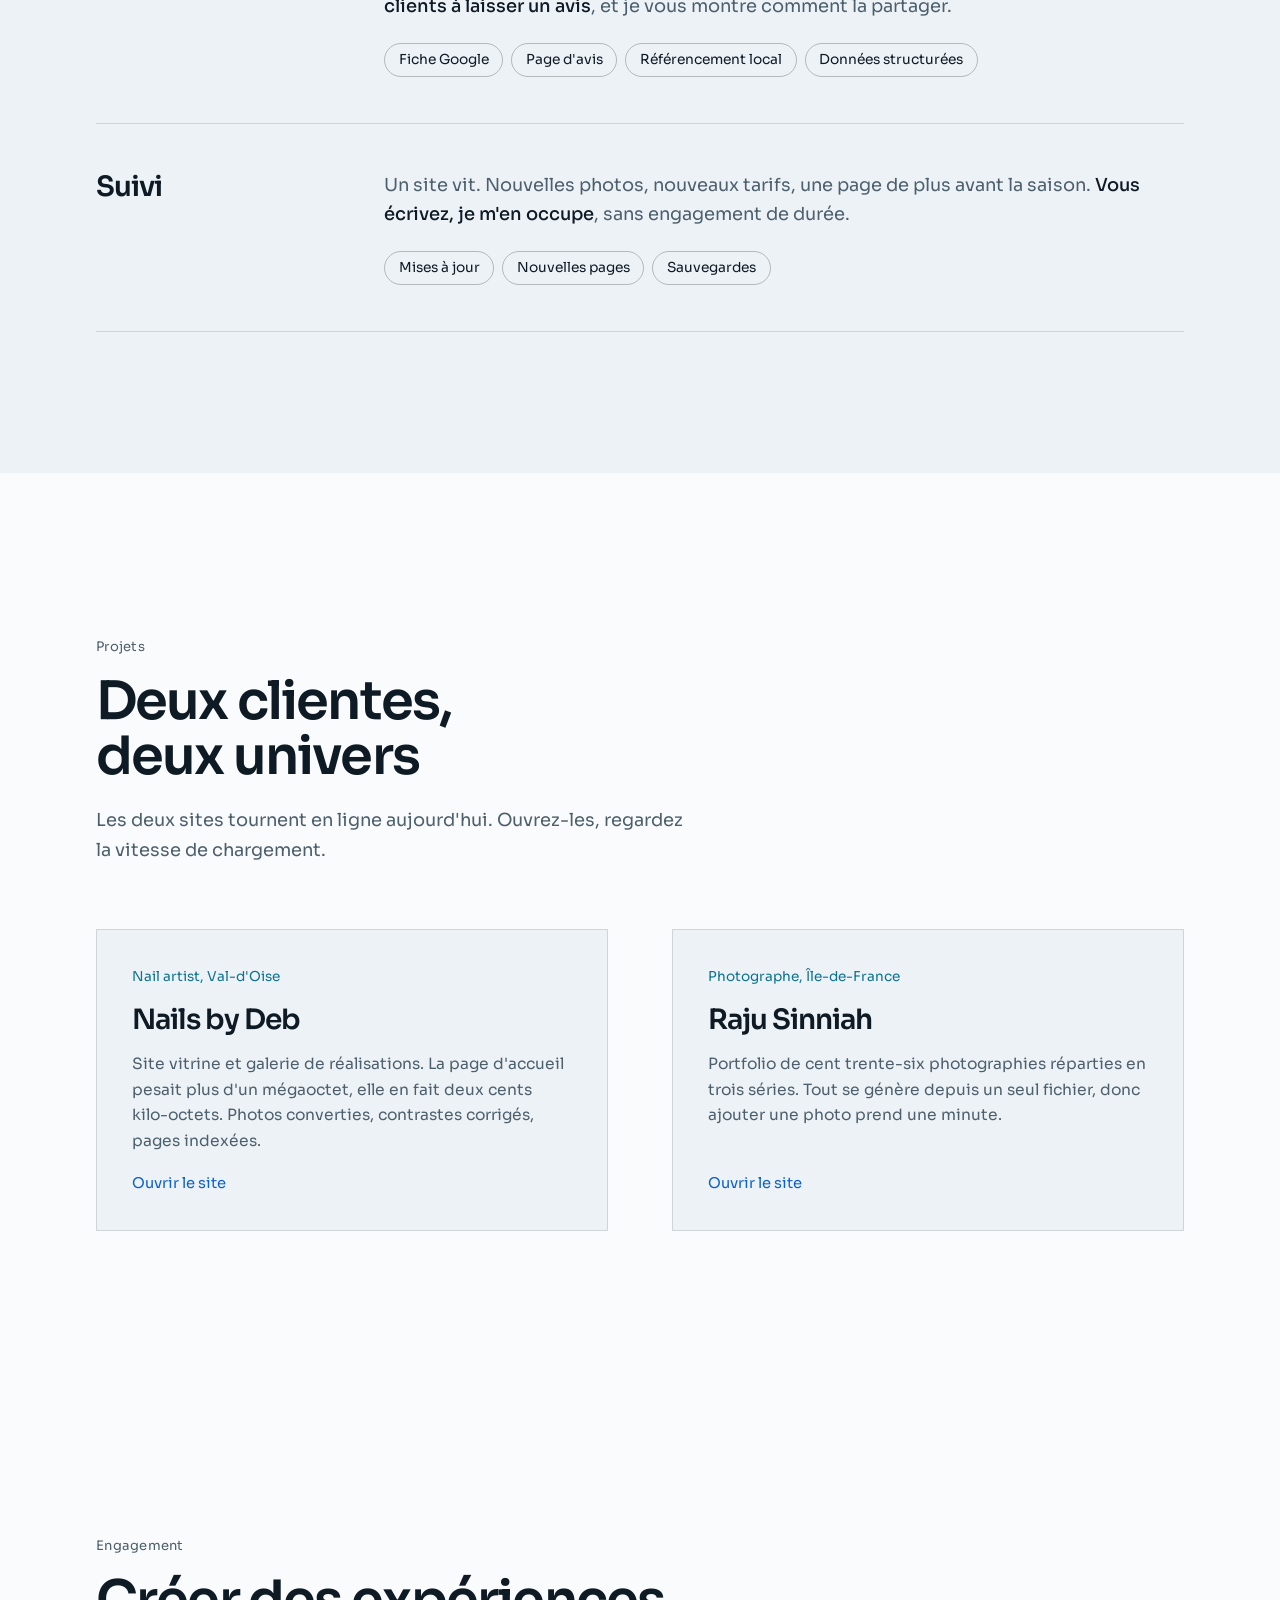
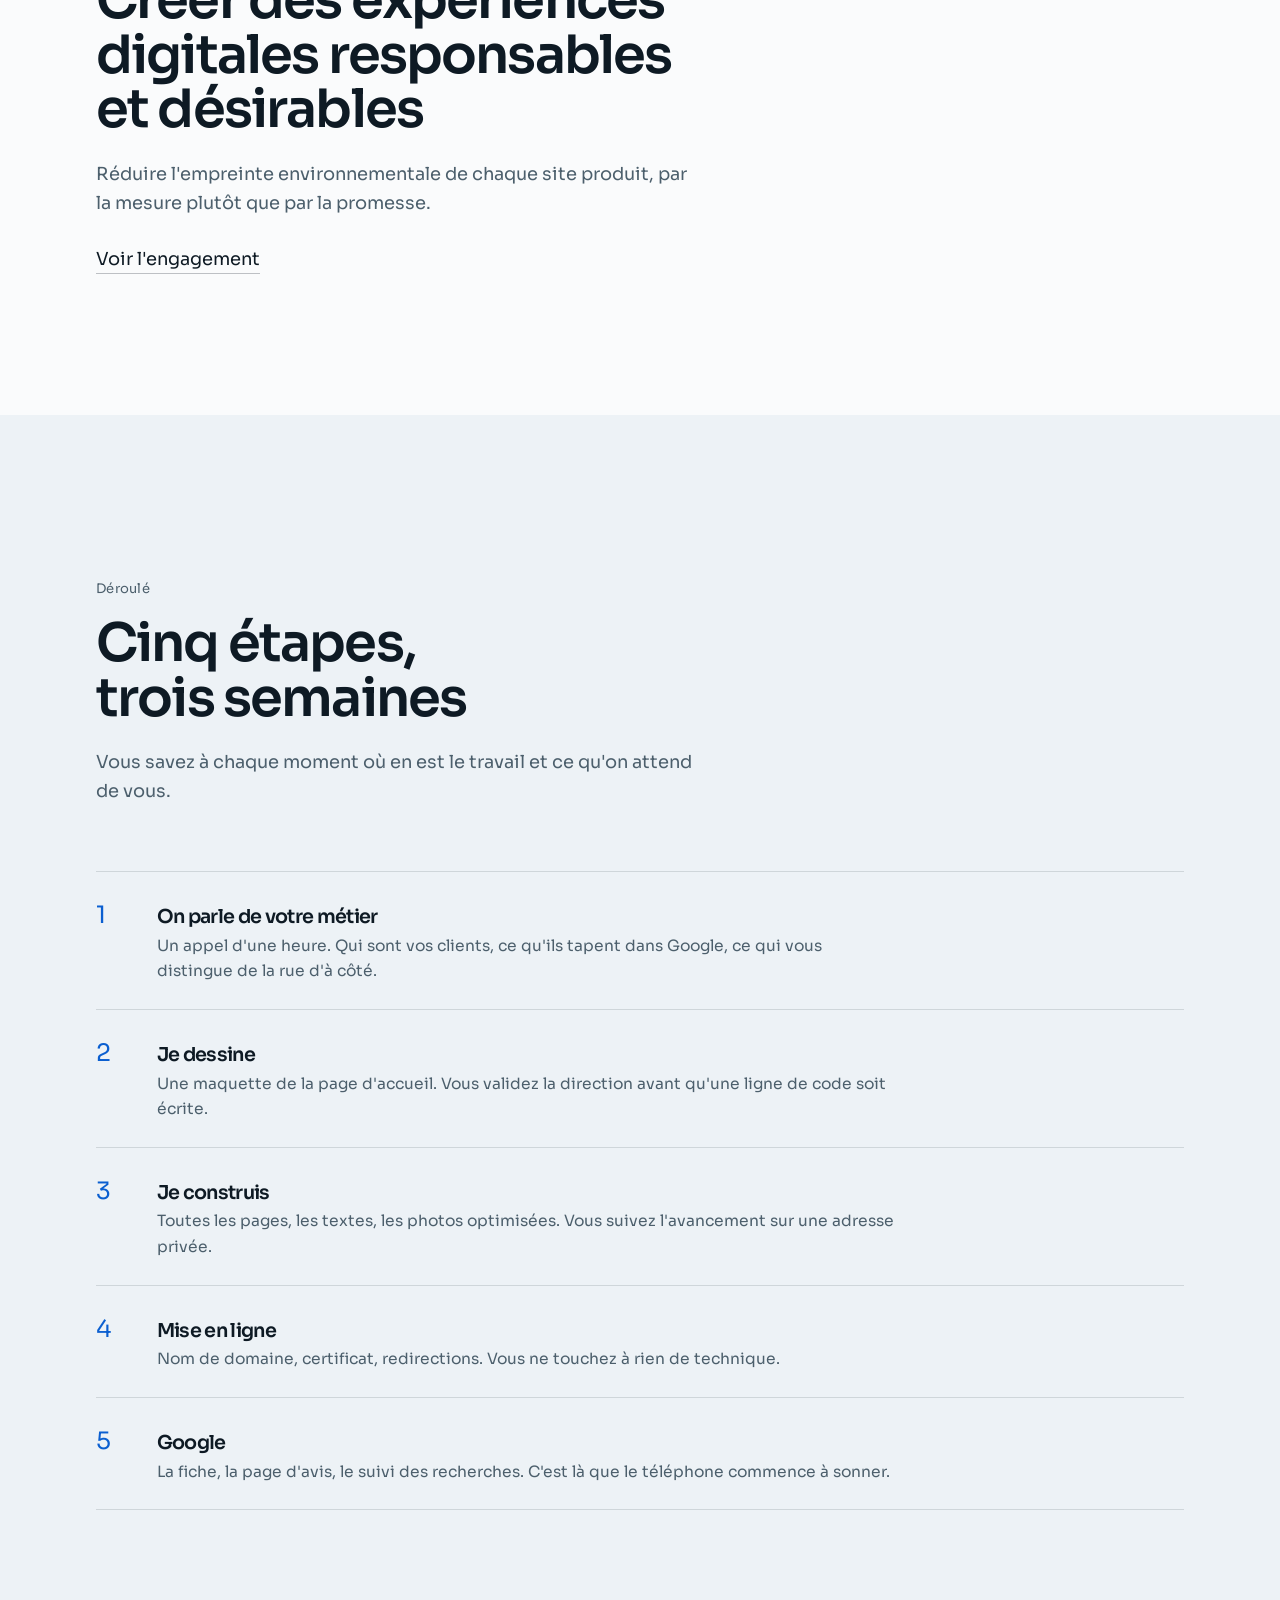
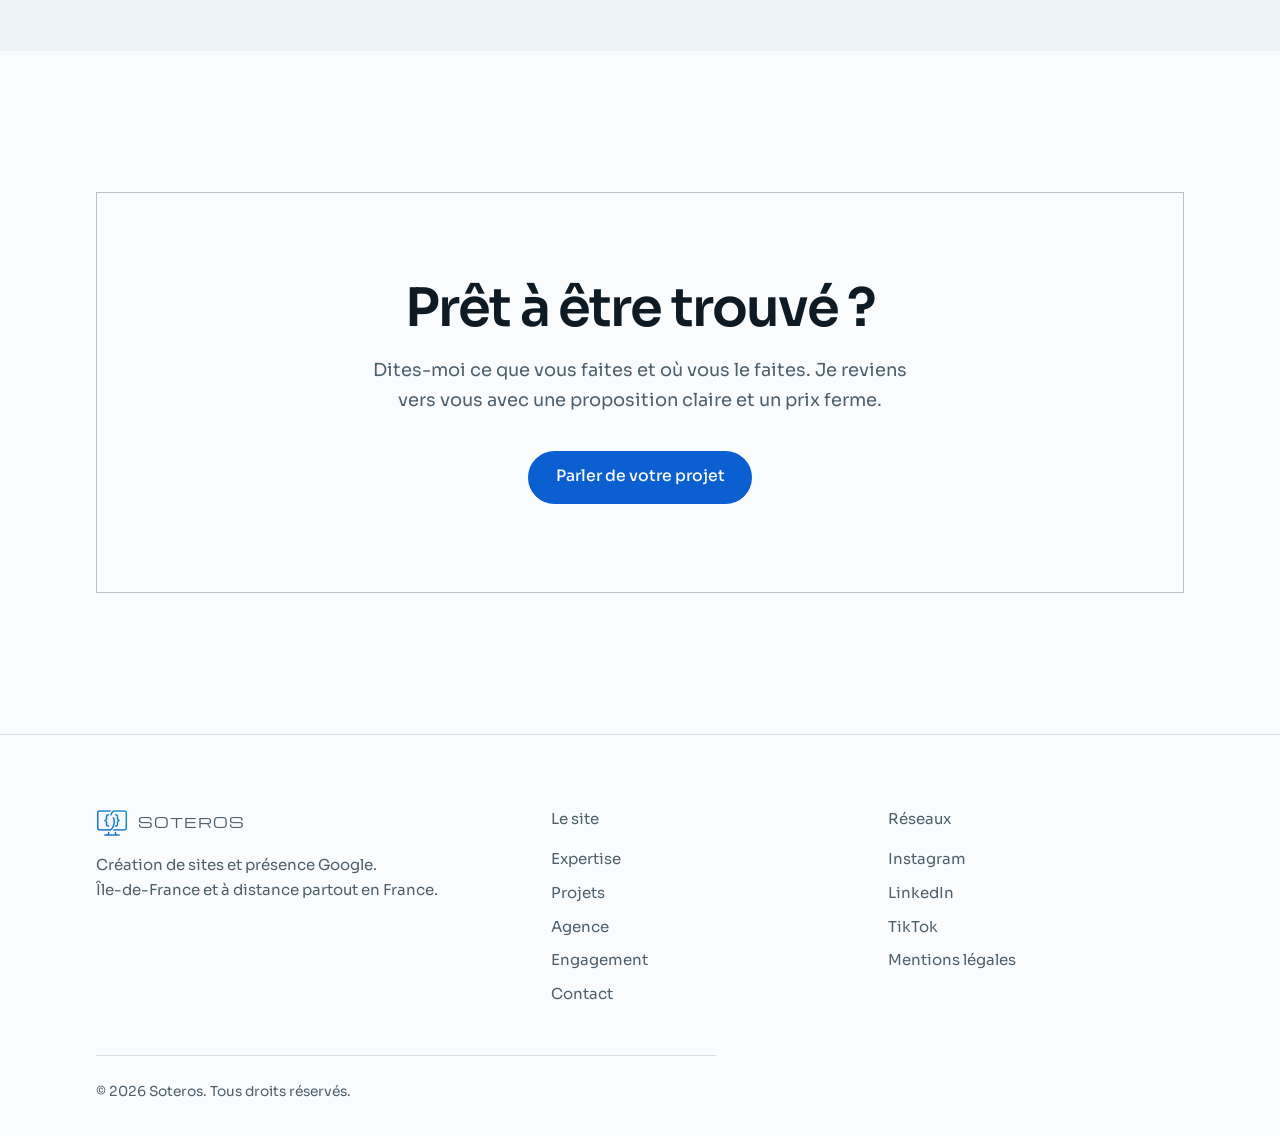
==== commit 1f6e3cd5: "fix: adresses canoniques à la casse exacte du dépôt Le dépôt s'appelle Soteros, pas soteros. Les bal" ====
--- a/index.html
+++ b/index.html
@@ -5,12 +5,12 @@
 <meta name="viewport" content="width=device-width, initial-scale=1">
 <title>Soteros — Création de sites et présence Google</title>
 <meta name="description" content="Soteros construit votre site sur mesure et installe votre présence sur Google. Pour les indépendants et les petites structures en Île-de-France.">
-<link rel="canonical" href="https://jrpsg92.github.io/soteros/">
+<link rel="canonical" href="https://jrpsg92.github.io/Soteros/">
 
 <meta property="og:type" content="website">
 <meta property="og:title" content="Soteros — Création de sites et présence Google">
 <meta property="og:description" content="Soteros construit votre site sur mesure et installe votre présence sur Google. Pour les indépendants et les petites structures en Île-de-France.">
-<meta property="og:url" content="https://jrpsg92.github.io/soteros/">
+<meta property="og:url" content="https://jrpsg92.github.io/Soteros/">
 <meta property="og:locale" content="fr_FR">
 <meta name="theme-color" content="#FAFBFC">
 
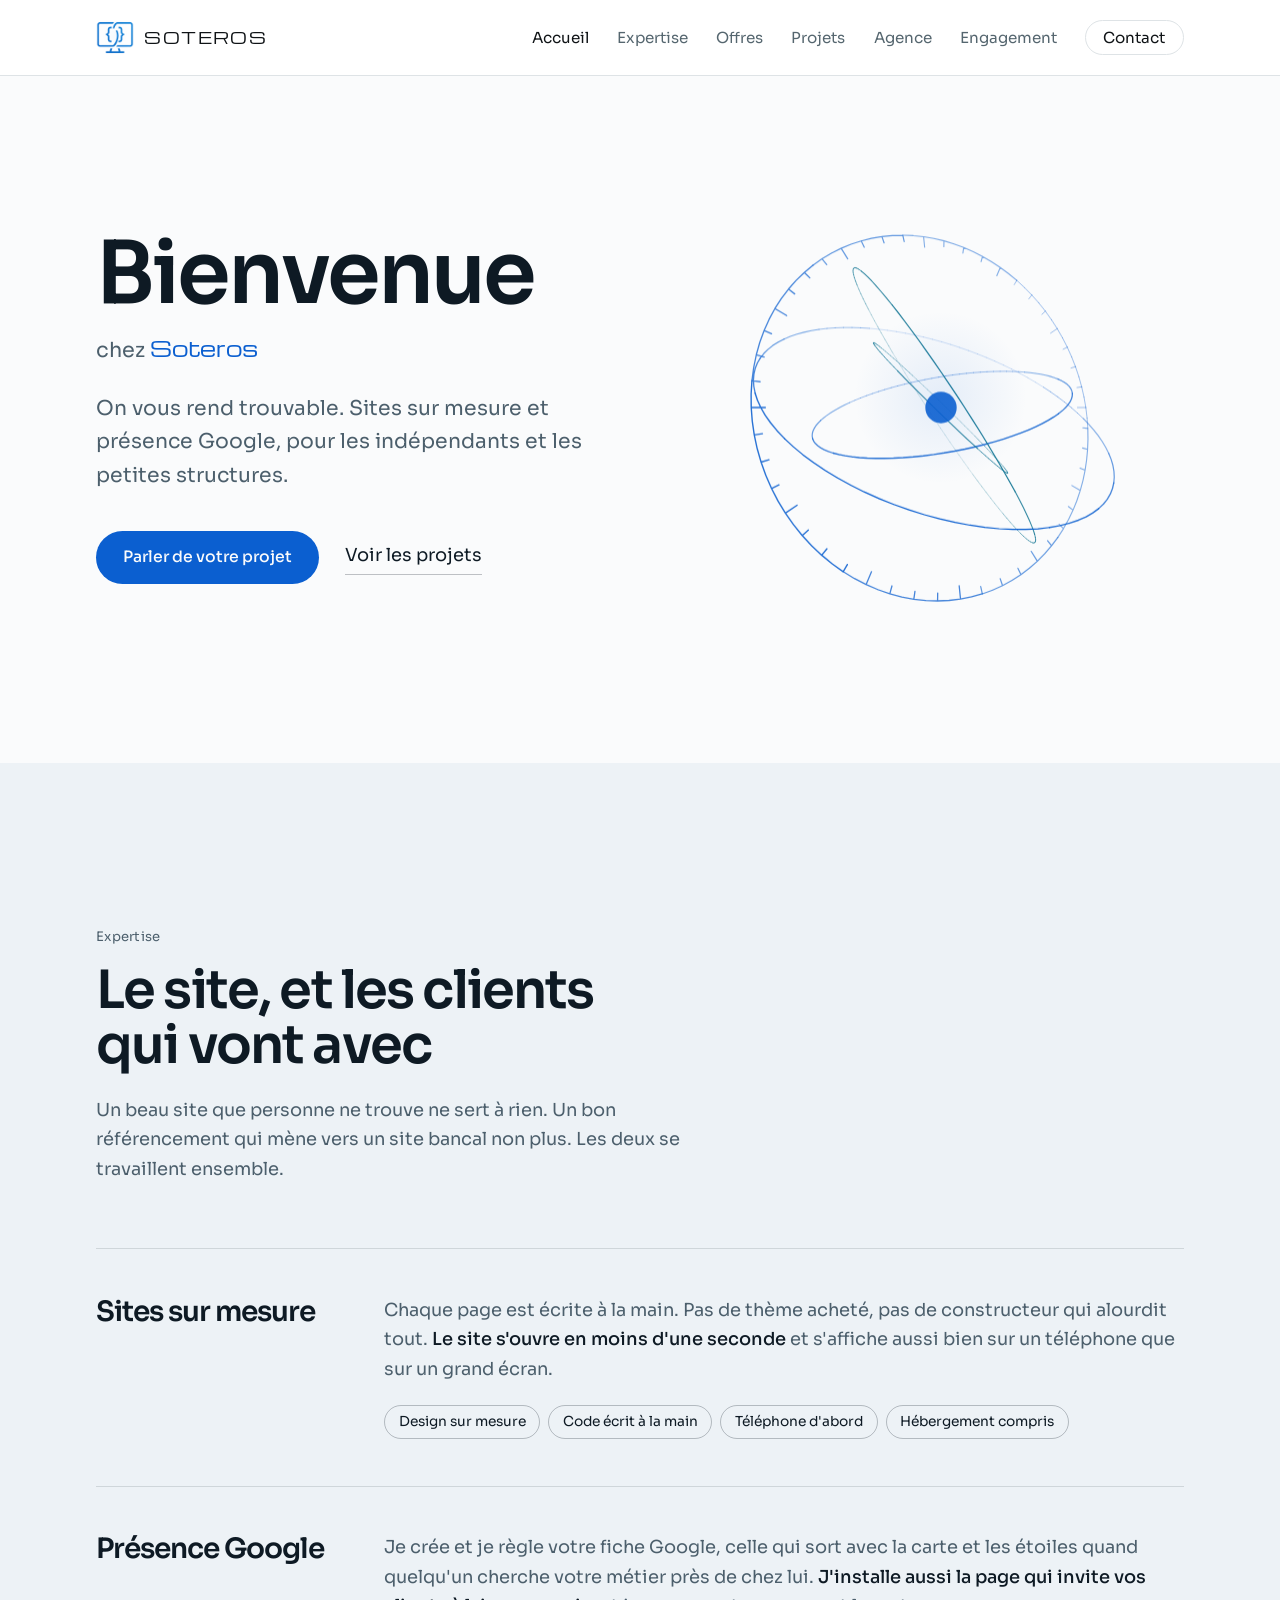
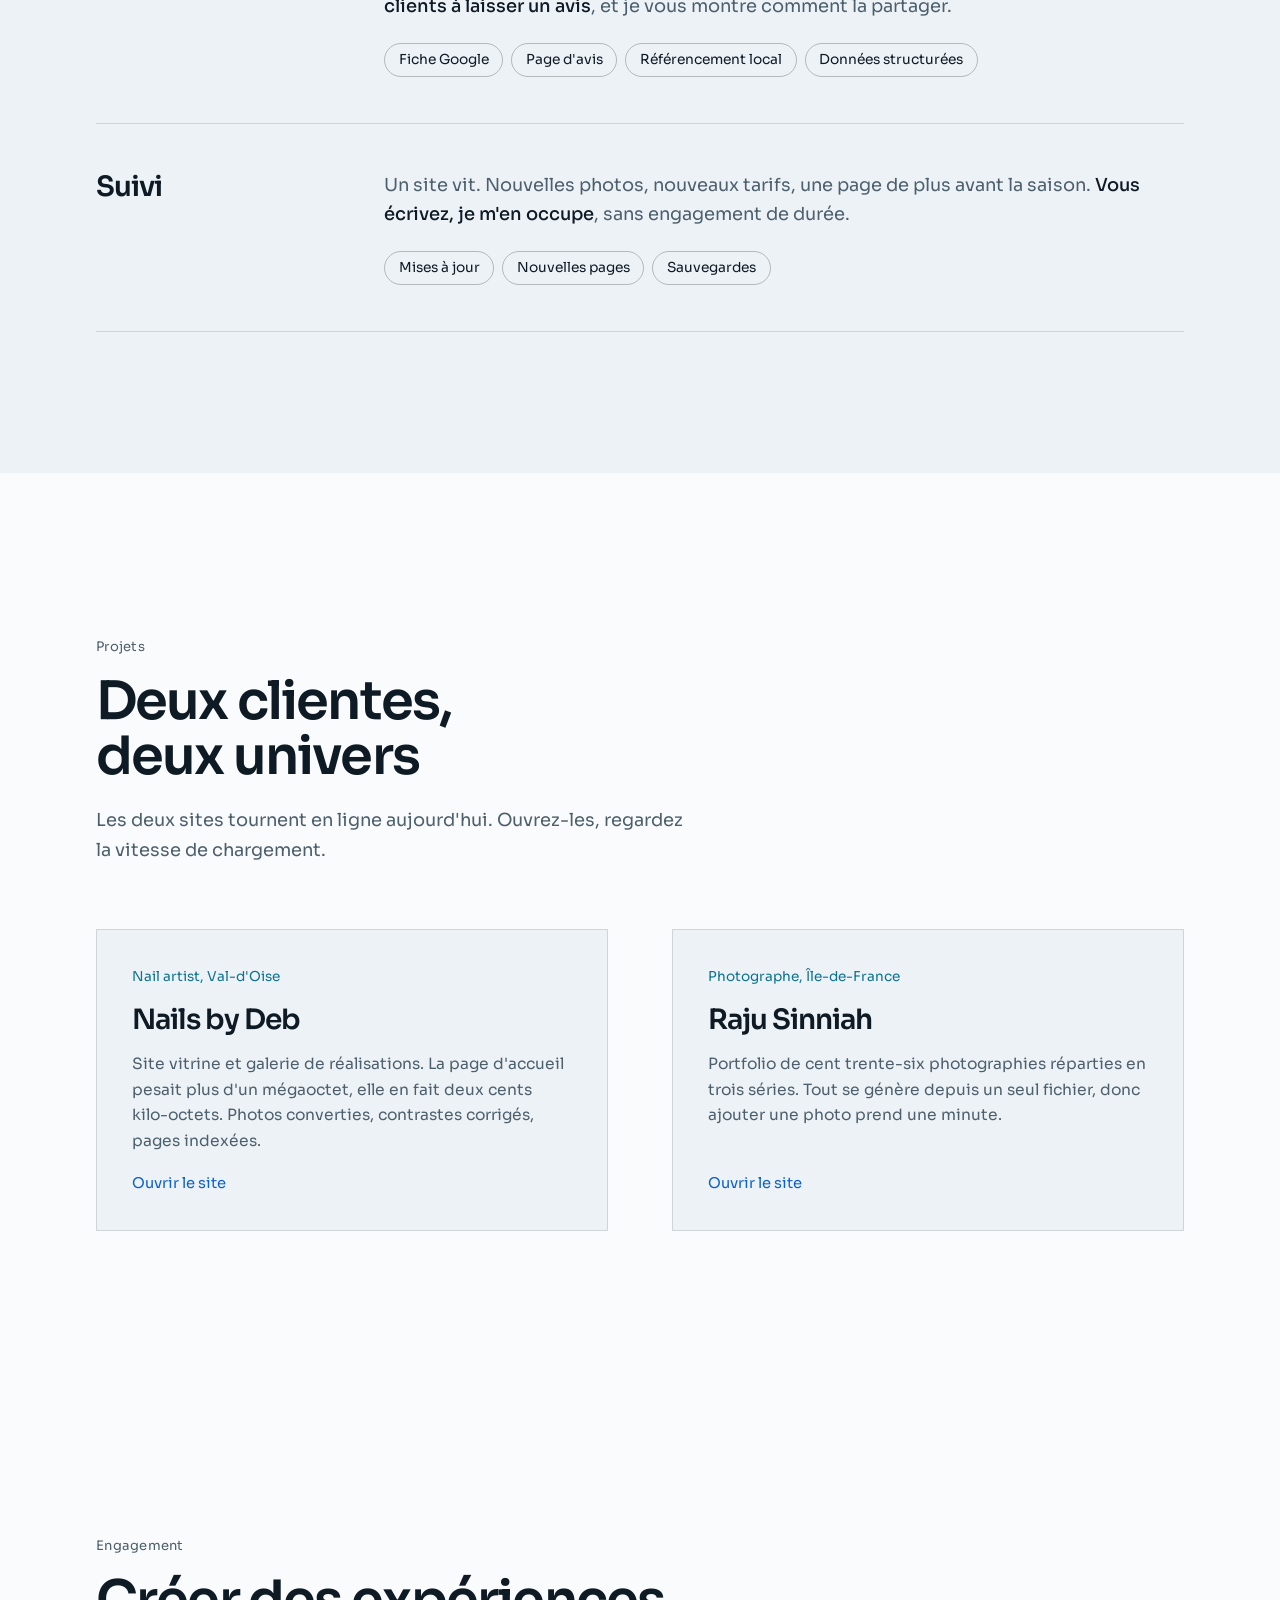
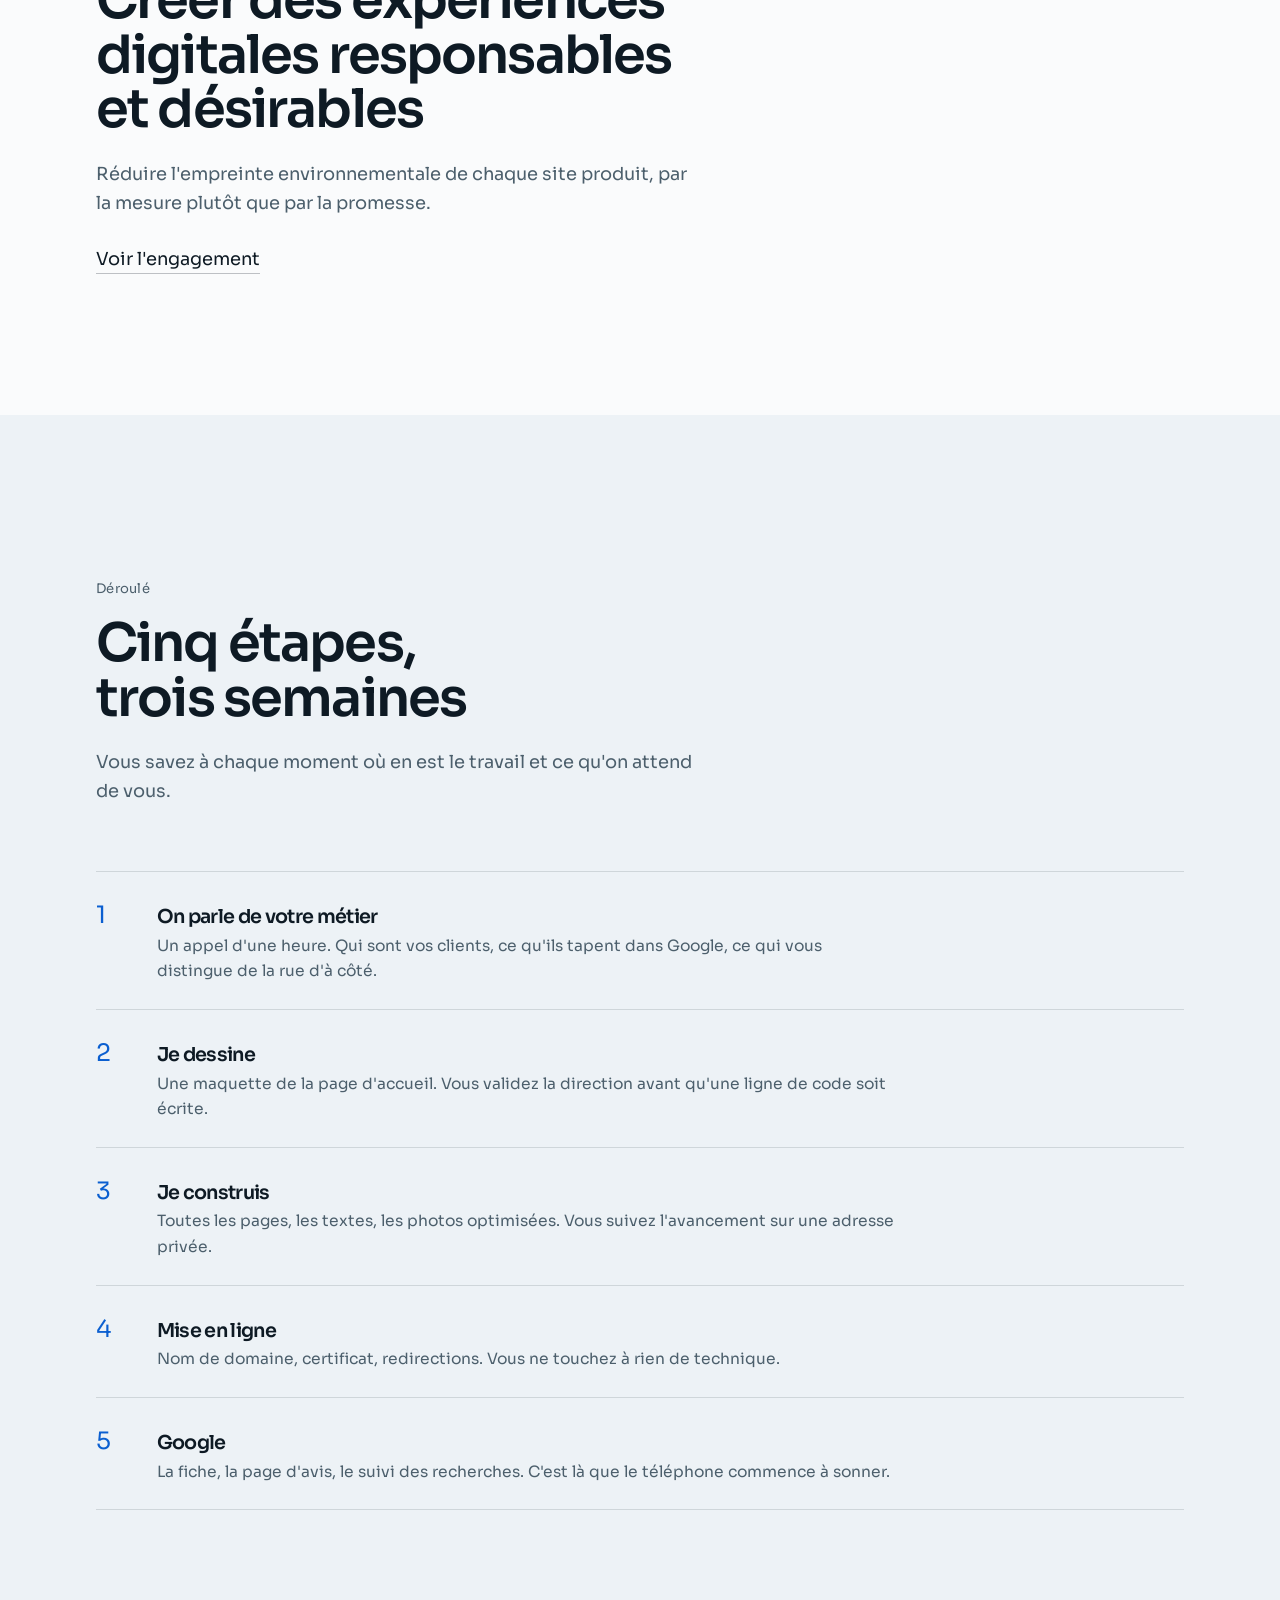
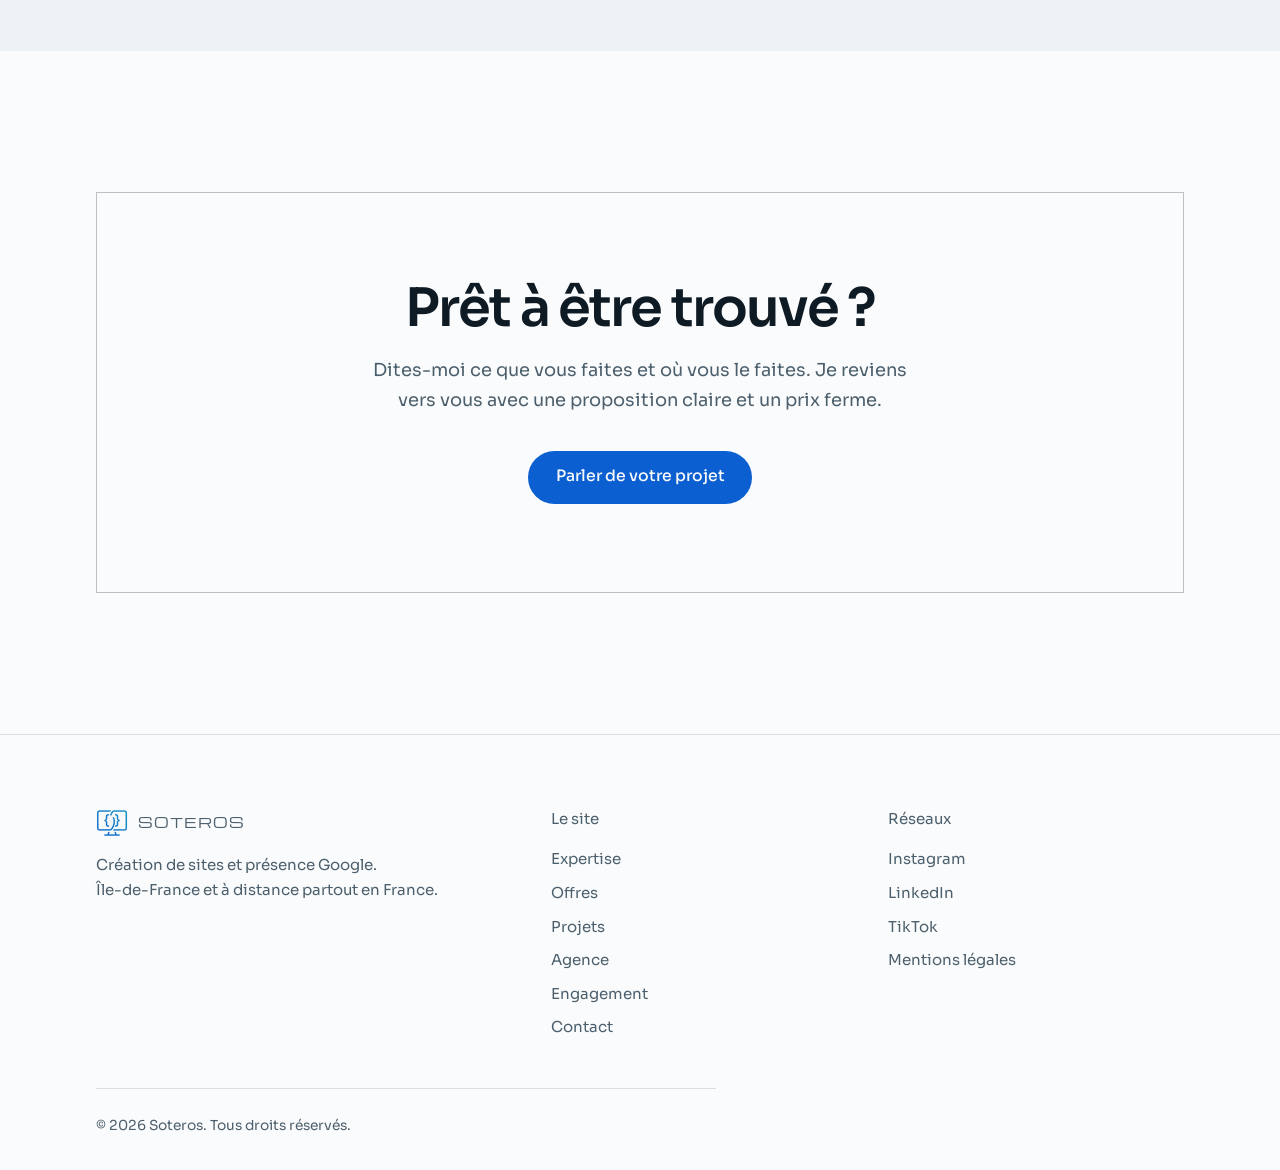
==== commit 1c5e6823: "Ajoute la page Offres, contact par e-mail et boutons de devis Page Offres (création de site, entreti" ====
--- a/index.html
+++ b/index.html
@@ -40,6 +40,7 @@
       <ul>
         <li><a href="index.html" aria-current="page">Accueil</a></li>
         <li><a href="expertise.html">Expertise</a></li>
+        <li><a href="offres.html">Offres</a></li>
         <li><a href="projets.html">Projets</a></li>
         <li><a href="agence.html">Agence</a></li>
         <li><a href="engagement.html">Engagement</a></li>
@@ -253,6 +254,7 @@
         <p class="pied__intitule">Le site</p>
         <ul>
         <li><a href="expertise.html">Expertise</a></li>
+        <li><a href="offres.html">Offres</a></li>
         <li><a href="projets.html">Projets</a></li>
         <li><a href="agence.html">Agence</a></li>
         <li><a href="engagement.html">Engagement</a></li>
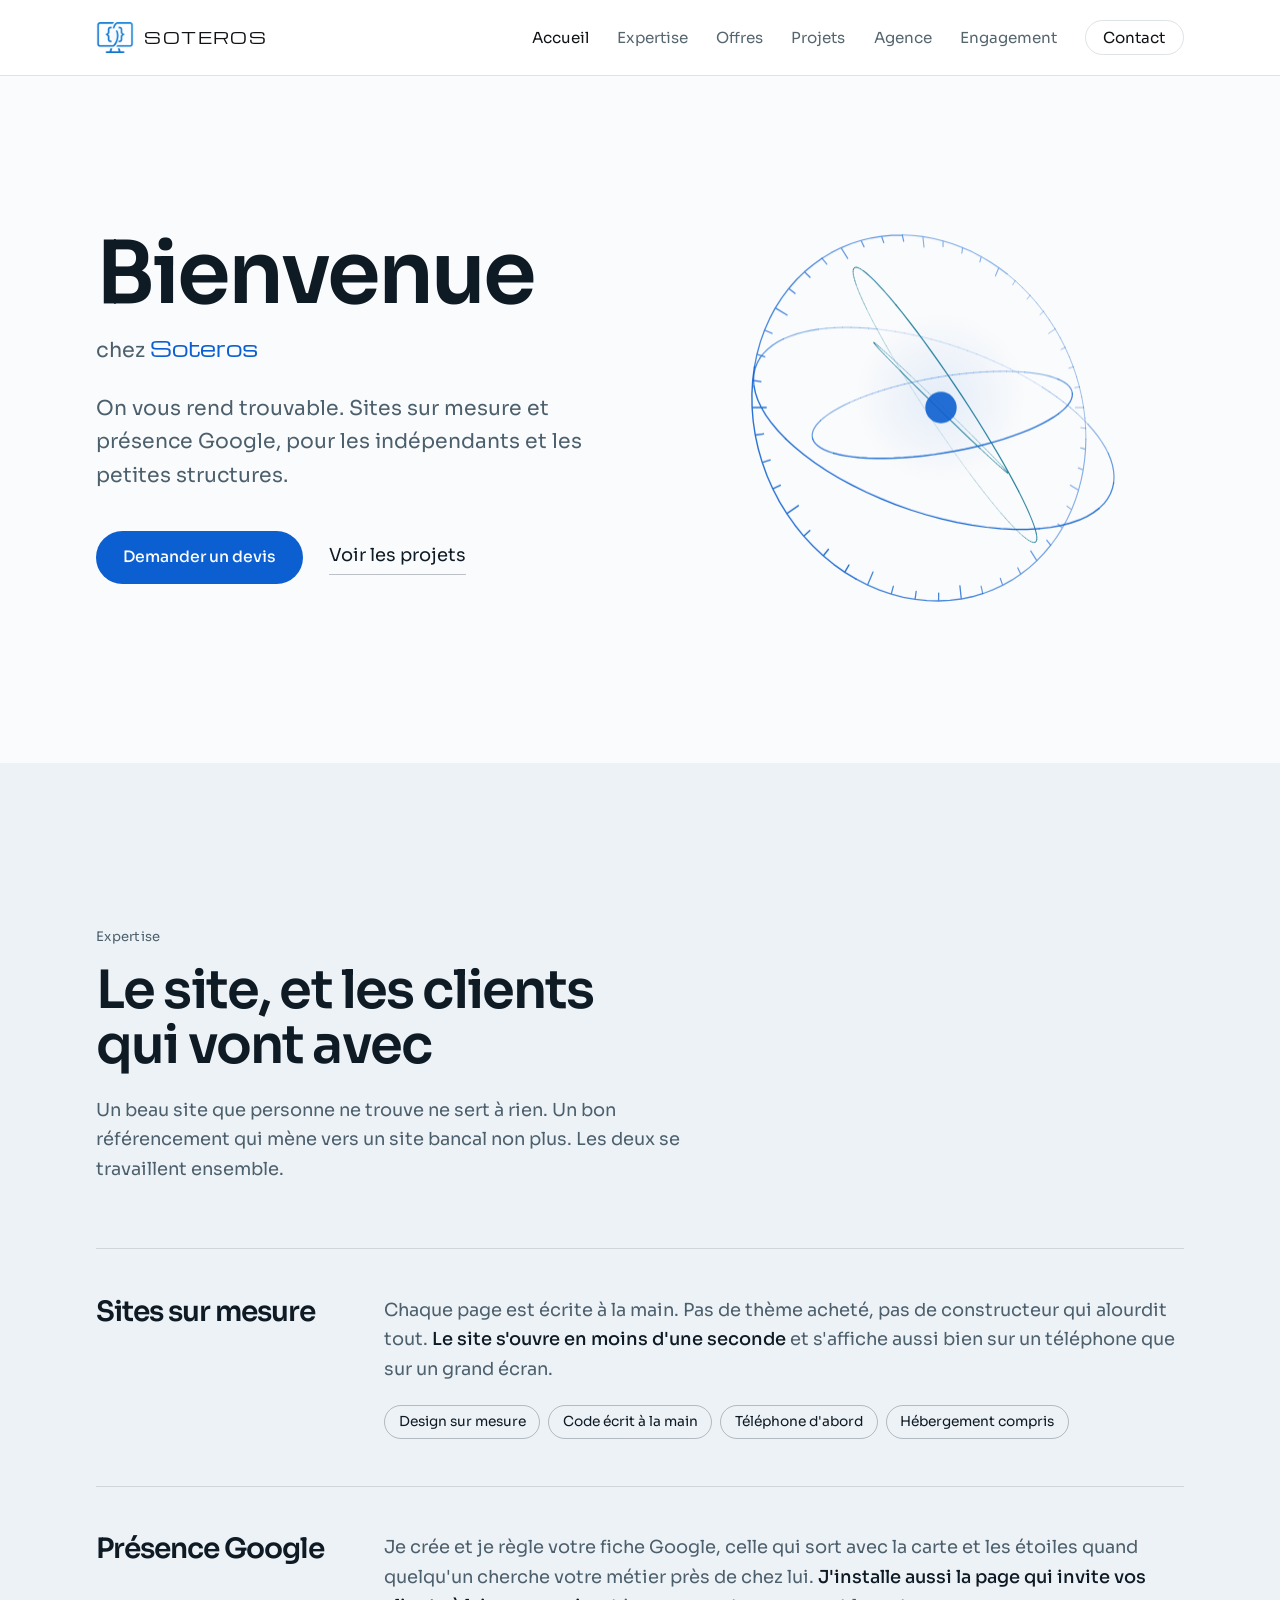
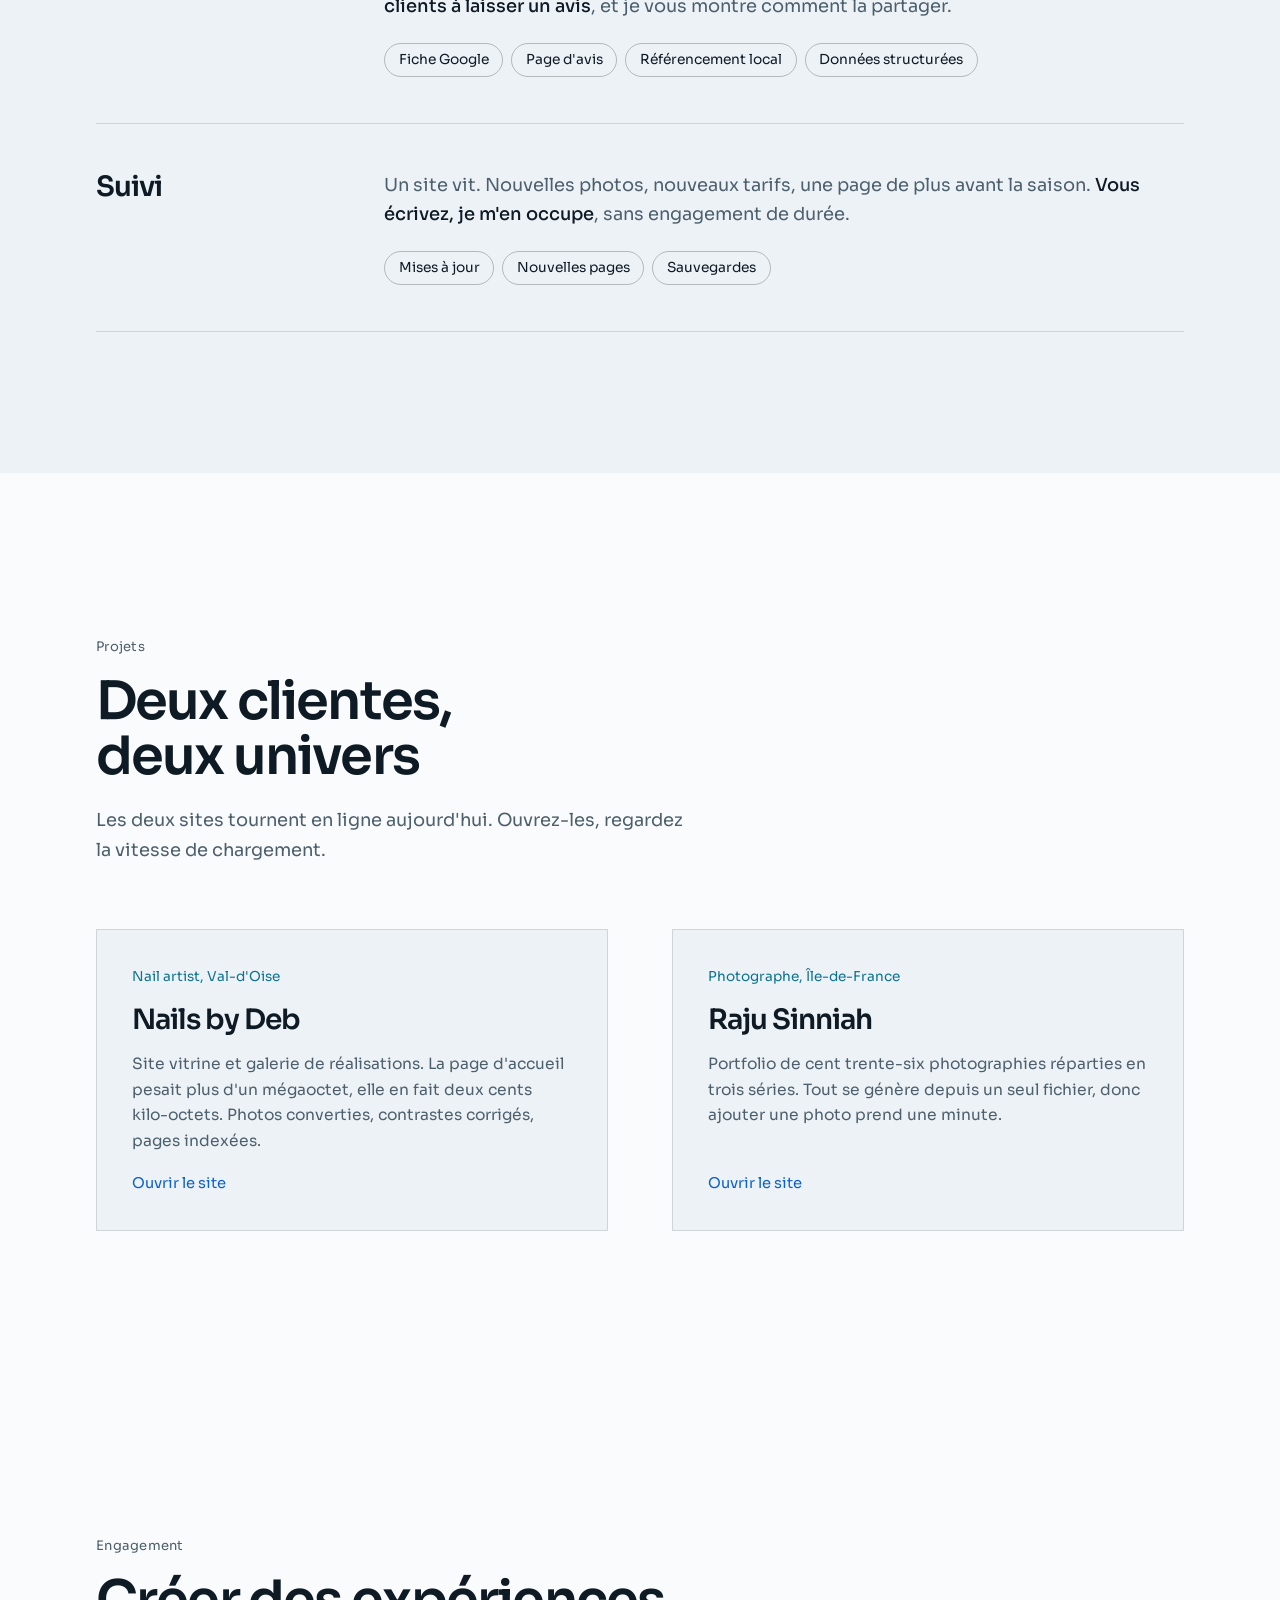
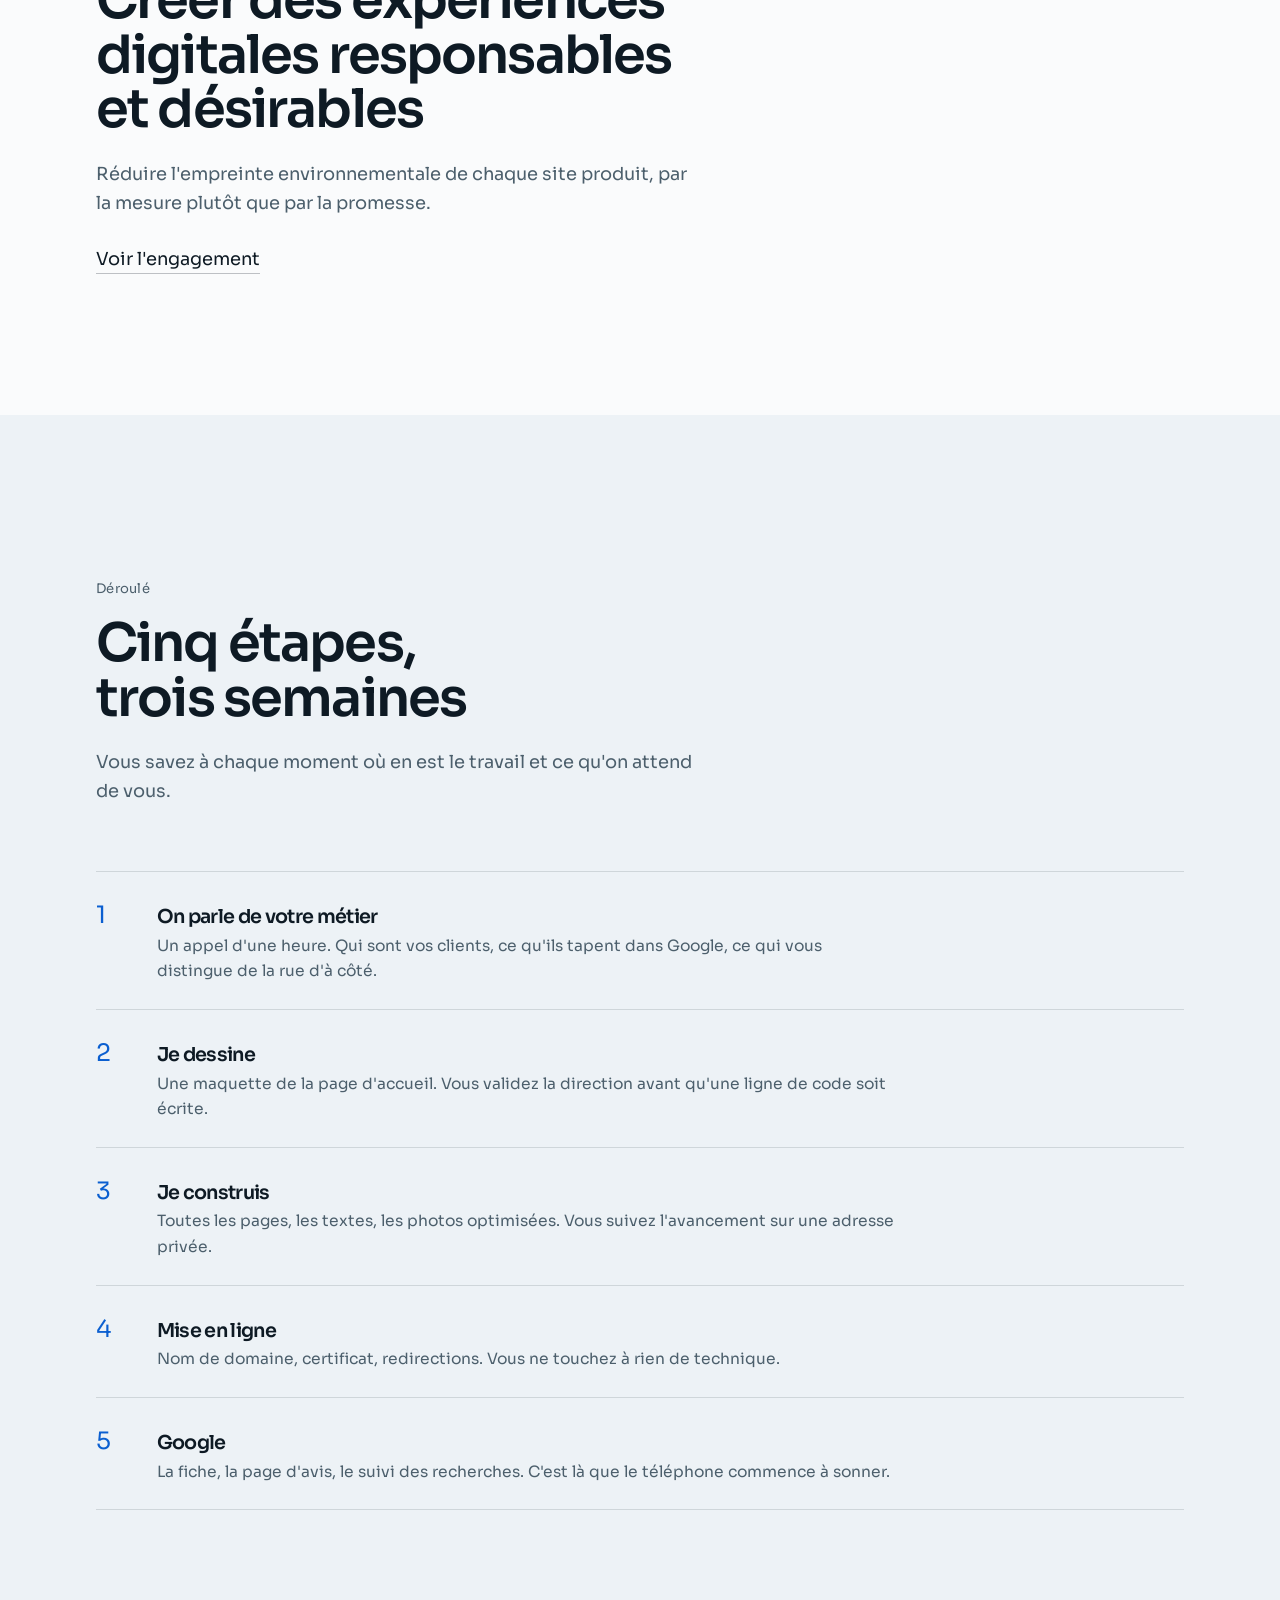
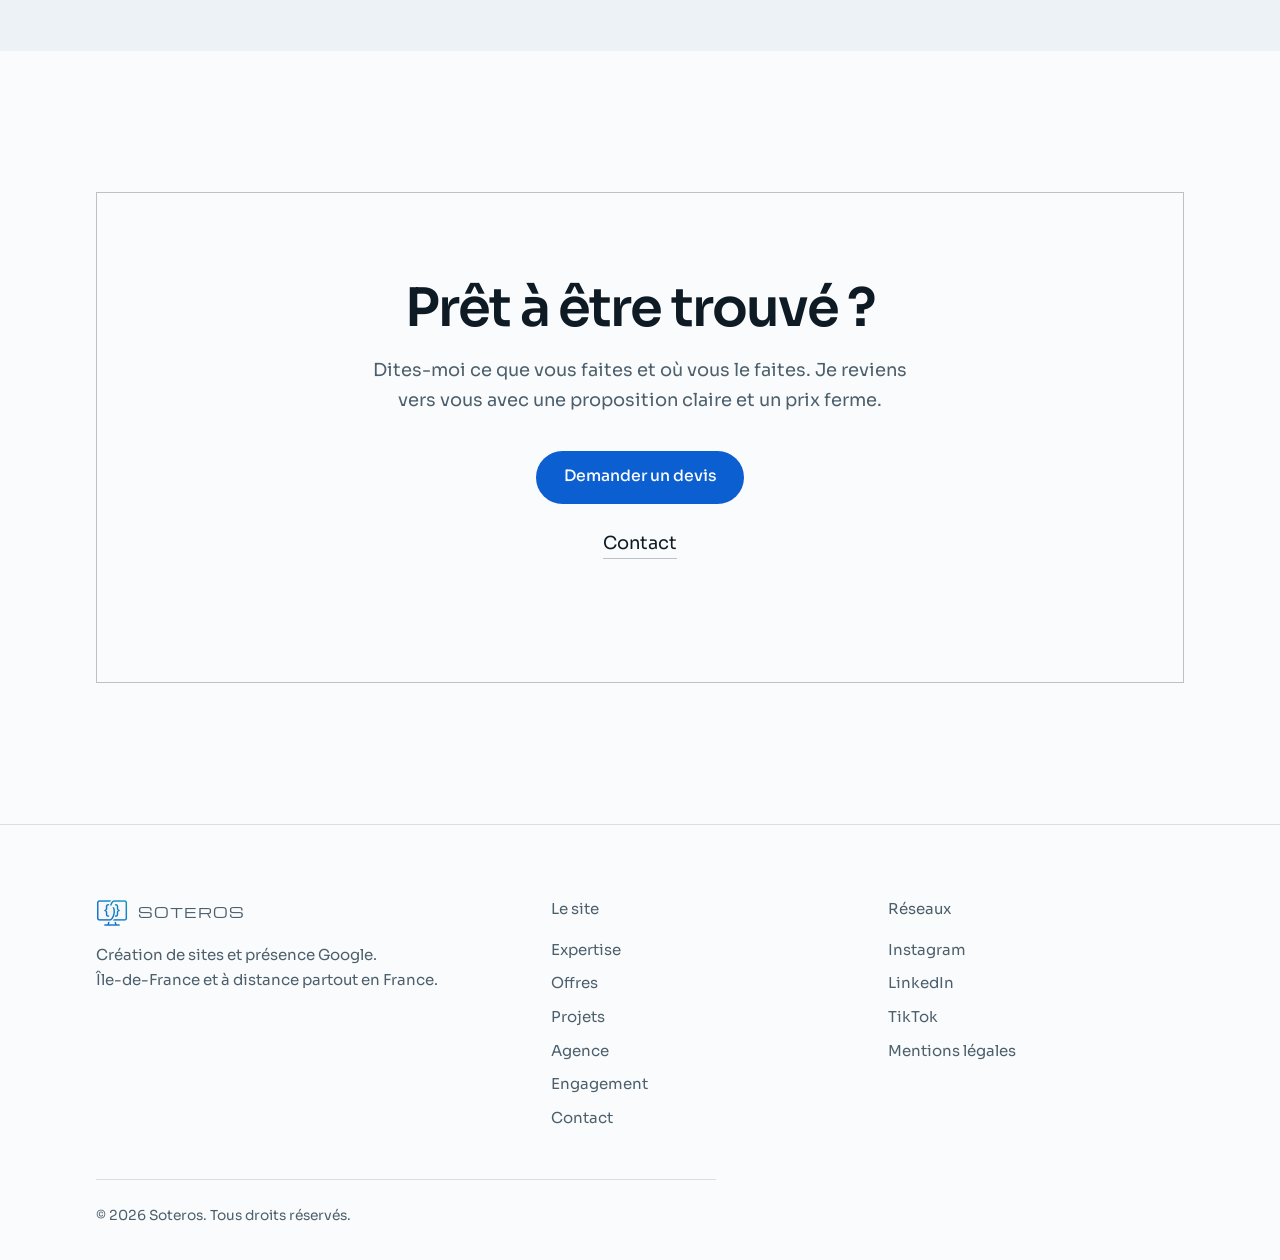
==== commit 57c5509d: "Retire "Ce que je ne fais pas", ajoute "Demander un devis" partout Co-Authored-By: Claude Sonnet 5.5" ====
--- a/index.html
+++ b/index.html
@@ -64,7 +64,7 @@
           les indépendants et les petites structures.
         </p>
         <div class="ouverture__actions">
-          <a class="bouton" href="contact.html">Parler de votre projet</a>
+          <a class="bouton" href="mailto:contact@soteros.fr?subject=Demande%20de%20devis">Demander un devis</a>
           <a class="lien" href="projets.html">Voir les projets</a>
         </div>
       </div>
@@ -232,7 +232,8 @@
         <h2>Prêt à être trouvé&nbsp;?</h2>
         <p>Dites-moi ce que vous faites et où vous le faites. Je reviens vers
           vous avec une proposition claire et un prix ferme.</p>
-        <a class="bouton" href="contact.html">Parler de votre projet</a>
+        <a class="bouton" href="mailto:contact@soteros.fr?subject=Demande%20de%20devis">Demander un devis</a>
+        <p style="margin-top:1.6rem"><a class="lien" href="contact.html">Contact</a></p>
       </div>
     </div>
   </section>
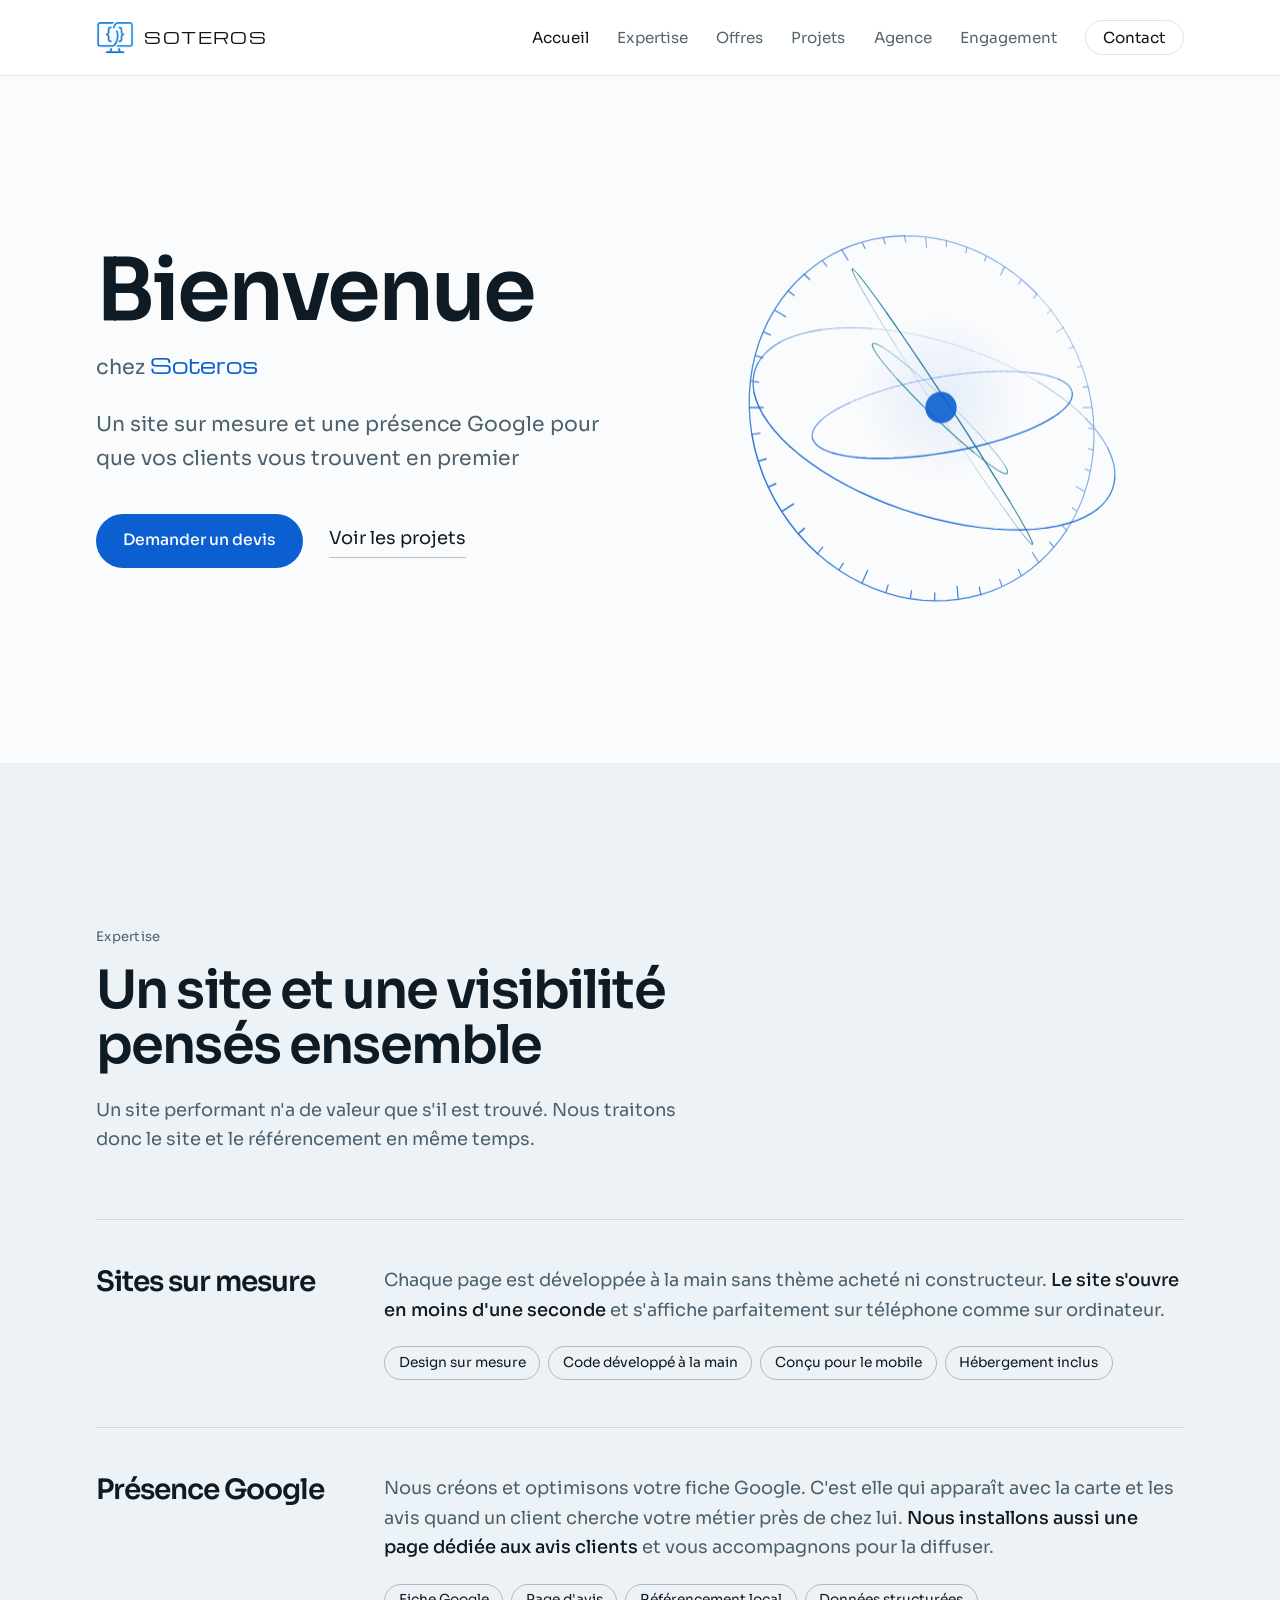
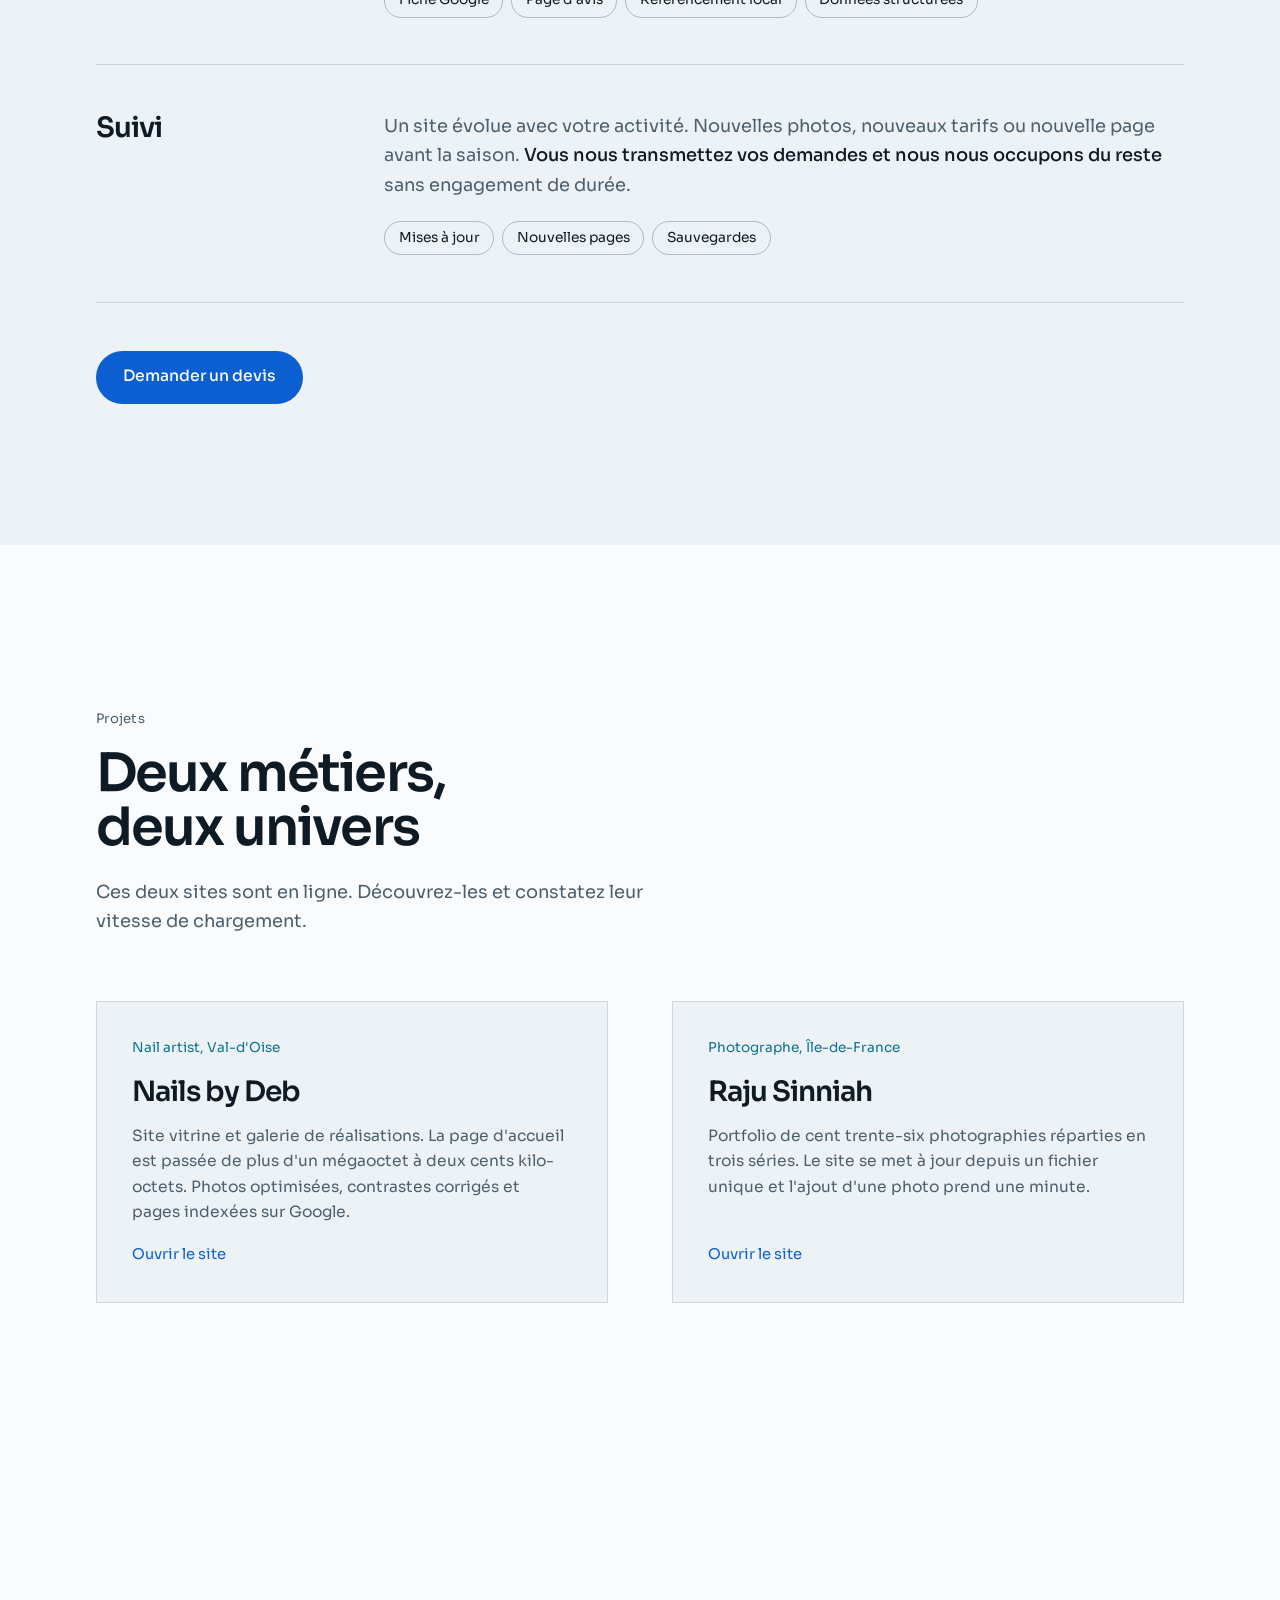
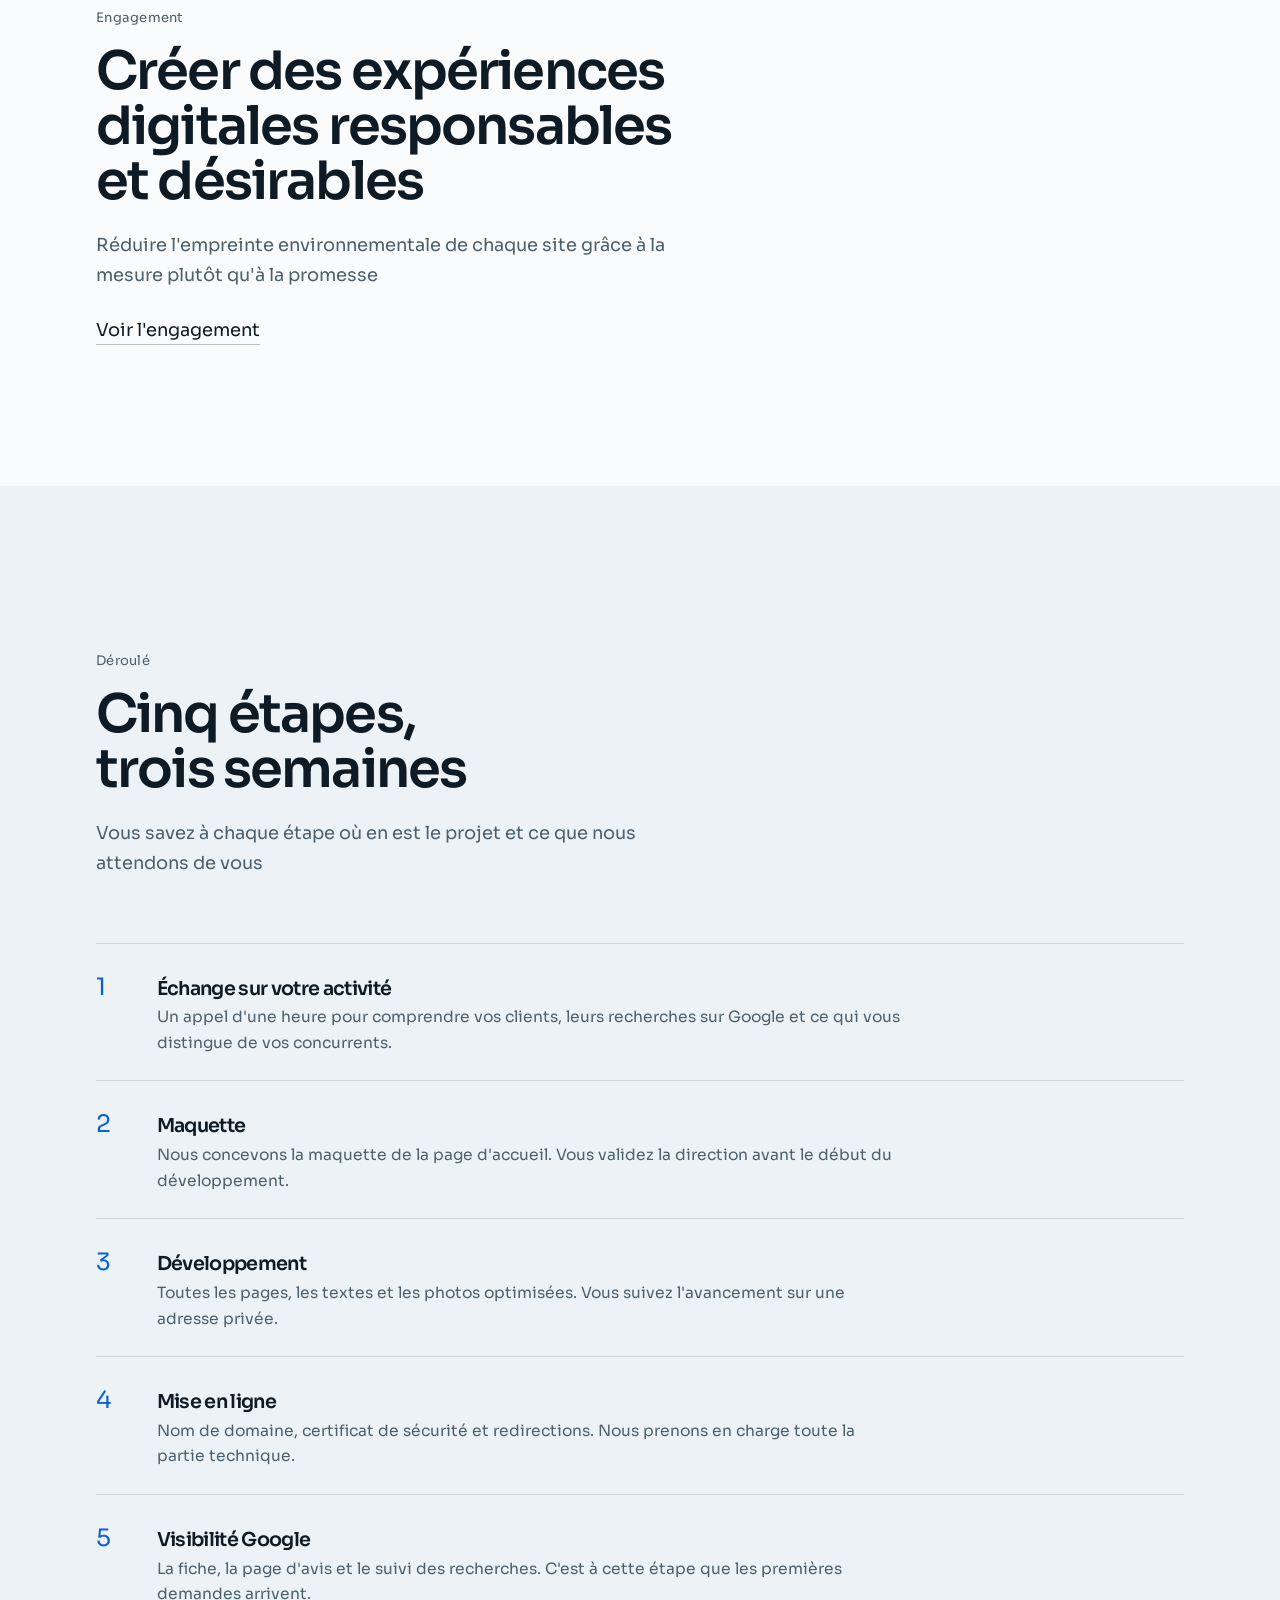
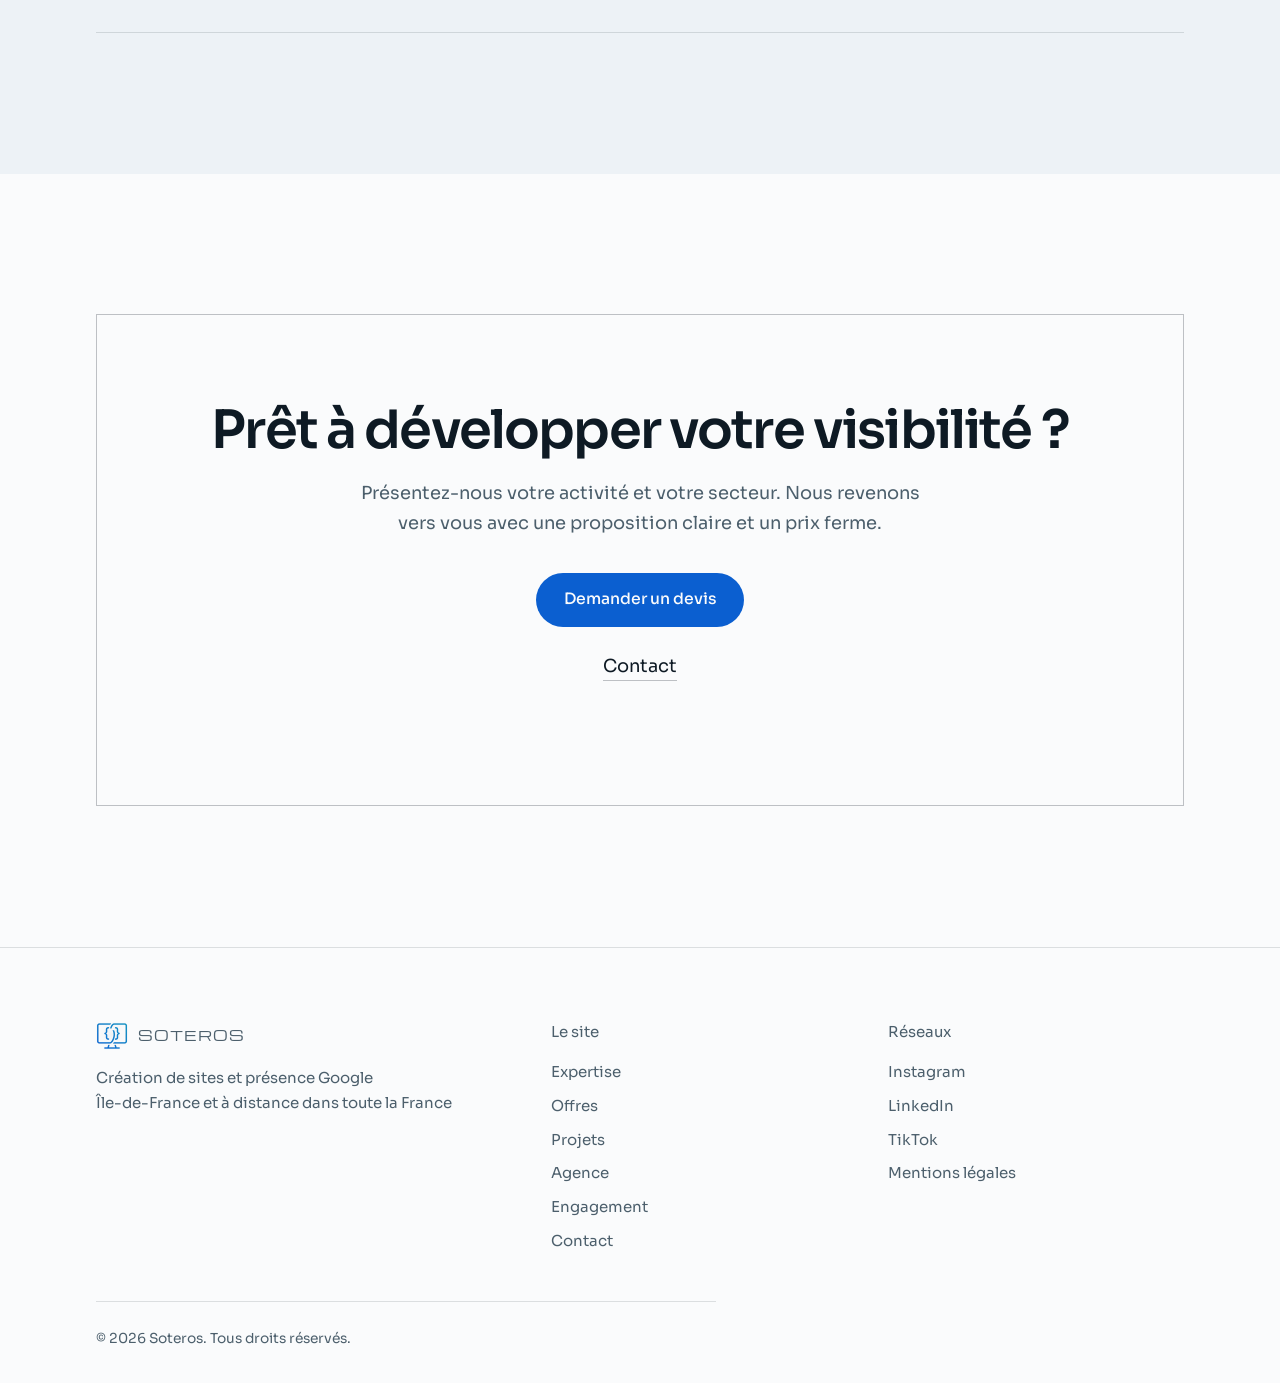
==== commit b4b172d9: "Textes plus professionnels sur tout le site Nouvelle accroche, vouvoiement et « nous » partout, ponc" ====
--- a/index.html
+++ b/index.html
@@ -60,8 +60,8 @@
           <span class="bienvenue__marque leve leve--2"><span>chez <span class="nom-marque">Soteros</span></span></span>
         </h1>
         <p class="ouverture__intro">
-          On vous rend trouvable. Sites sur mesure et présence Google, pour
-          les indépendants et les petites structures.
+          Un site sur mesure et une présence Google pour que vos clients
+          vous trouvent en premier
         </p>
         <div class="ouverture__actions">
           <a class="bouton" href="mailto:contact@soteros.fr?subject=Demande%20de%20devis">Demander un devis</a>
@@ -76,25 +76,24 @@
     <div class="enveloppe">
       <div class="chapeau">
         <p class="repere">Expertise</p>
-        <h2>Le site, et les clients qui vont avec</h2>
-        <p>Un beau site que personne ne trouve ne sert à rien. Un bon
-          référencement qui mène vers un site bancal non plus. Les deux se
-          travaillent ensemble.</p>
+        <h2>Un site et une visibilité pensés ensemble</h2>
+        <p>Un site performant n'a de valeur que s'il est trouvé. Nous
+          traitons donc le site et le référencement en même temps.</p>
       </div>
 
       <div class="offres">
         <div class="offre">
           <h3>Sites sur mesure</h3>
           <div class="offre__corps">
-            <p>Chaque page est écrite à la main. Pas de thème acheté, pas de
-              constructeur qui alourdit tout. <strong>Le site s'ouvre en moins
-              d'une seconde</strong> et s'affiche aussi bien sur un téléphone
-              que sur un grand écran.</p>
+            <p>Chaque page est développée à la main sans thème acheté ni
+              constructeur. <strong>Le site s'ouvre en moins d'une
+              seconde</strong> et s'affiche parfaitement sur téléphone comme
+              sur ordinateur.</p>
             <ul class="livre">
               <li>Design sur mesure</li>
-              <li>Code écrit à la main</li>
-              <li>Téléphone d'abord</li>
-              <li>Hébergement compris</li>
+              <li>Code développé à la main</li>
+              <li>Conçu pour le mobile</li>
+              <li>Hébergement inclus</li>
             </ul>
           </div>
         </div>
@@ -102,11 +101,11 @@
         <div class="offre">
           <h3>Présence Google</h3>
           <div class="offre__corps">
-            <p>Je crée et je règle votre fiche Google, celle qui sort avec la
-              carte et les étoiles quand quelqu'un cherche votre métier près
-              de chez lui. <strong>J'installe aussi la page qui invite vos
-              clients à laisser un avis</strong>, et je vous montre comment la
-              partager.</p>
+            <p>Nous créons et optimisons votre fiche Google. C'est elle qui
+              apparaît avec la carte et les avis quand un client cherche votre
+              métier près de chez lui. <strong>Nous installons aussi une page
+              dédiée aux avis clients</strong> et vous accompagnons pour la
+              diffuser.</p>
             <ul class="livre">
               <li>Fiche Google</li>
               <li>Page d'avis</li>
@@ -119,9 +118,10 @@
         <div class="offre">
           <h3>Suivi</h3>
           <div class="offre__corps">
-            <p>Un site vit. Nouvelles photos, nouveaux tarifs, une page de
-              plus avant la saison. <strong>Vous écrivez, je m'en occupe</strong>,
-              sans engagement de durée.</p>
+            <p>Un site évolue avec votre activité. Nouvelles photos, nouveaux
+              tarifs ou nouvelle page avant la saison. <strong>Vous nous
+              transmettez vos demandes et nous nous occupons du
+              reste</strong> sans engagement de durée.</p>
             <ul class="livre">
               <li>Mises à jour</li>
               <li>Nouvelles pages</li>
@@ -130,6 +130,7 @@
           </div>
         </div>
       </div>
+      <p style="margin-top:clamp(2rem,5vw,3rem)"><a class="bouton" href="mailto:contact@soteros.fr?subject=Demande%20de%20devis">Demander un devis</a></p>
     </div>
   </section>
 
@@ -137,9 +138,9 @@
     <div class="enveloppe">
       <div class="chapeau">
         <p class="repere">Projets</p>
-        <h2>Deux clientes, deux univers</h2>
-        <p>Les deux sites tournent en ligne aujourd'hui. Ouvrez-les, regardez
-          la vitesse de chargement.</p>
+        <h2>Deux métiers, deux univers</h2>
+        <p>Ces deux sites sont en ligne. Découvrez-les et constatez leur
+          vitesse de chargement.</p>
       </div>
 
       <div class="projets">
@@ -147,9 +148,9 @@
           <p class="projet__meta">Nail artist, Val-d'Oise</p>
           <h3>Nails by Deb</h3>
           <p class="projet__corps">Site vitrine et galerie de réalisations.
-            La page d'accueil pesait plus d'un mégaoctet, elle en fait deux
-            cents kilo-octets. Photos converties, contrastes corrigés, pages
-            indexées.</p>
+            La page d'accueil est passée de plus d'un mégaoctet à deux cents
+            kilo-octets. Photos optimisées, contrastes corrigés et pages
+            indexées sur Google.</p>
           <p class="projet__voir">Ouvrir le site</p>
         </a>
 
@@ -157,8 +158,8 @@
           <p class="projet__meta">Photographe, Île-de-France</p>
           <h3>Raju Sinniah</h3>
           <p class="projet__corps">Portfolio de cent trente-six photographies
-            réparties en trois séries. Tout se génère depuis un seul fichier,
-            donc ajouter une photo prend une minute.</p>
+            réparties en trois séries. Le site se met à jour depuis un fichier
+            unique et l'ajout d'une photo prend une minute.</p>
           <p class="projet__voir">Ouvrir le site</p>
         </a>
       </div>
@@ -170,8 +171,8 @@
       <div class="chapeau">
         <p class="repere">Engagement</p>
         <h2>Créer des expériences digitales responsables et désirables</h2>
-        <p>Réduire l'empreinte environnementale de chaque site produit, par
-          la mesure plutôt que par la promesse.</p>
+        <p>Réduire l'empreinte environnementale de chaque site grâce à la
+          mesure plutôt qu'à la promesse</p>
         <p style="margin-top:1.6rem"><a class="lien" href="engagement.html">Voir l'engagement</a></p>
       </div>
     </div>
@@ -182,44 +183,45 @@
       <div class="chapeau">
         <p class="repere">Déroulé</p>
         <h2>Cinq étapes, trois semaines</h2>
-        <p>Vous savez à chaque moment où en est le travail et ce qu'on attend
-          de vous.</p>
+        <p>Vous savez à chaque étape où en est le projet et ce que nous
+          attendons de vous</p>
       </div>
 
       <ol class="deroule">
         <li>
           <div>
-            <h3>On parle de votre métier</h3>
-            <p>Un appel d'une heure. Qui sont vos clients, ce qu'ils tapent
-              dans Google, ce qui vous distingue de la rue d'à côté.</p>
-          </div>
-        </li>
-        <li>
-          <div>
-            <h3>Je dessine</h3>
-            <p>Une maquette de la page d'accueil. Vous validez la direction
-              avant qu'une ligne de code soit écrite.</p>
-          </div>
-        </li>
-        <li>
-          <div>
-            <h3>Je construis</h3>
-            <p>Toutes les pages, les textes, les photos optimisées. Vous
+            <h3>Échange sur votre activité</h3>
+            <p>Un appel d'une heure pour comprendre vos clients, leurs
+              recherches sur Google et ce qui vous distingue de vos
+              concurrents.</p>
+          </div>
+        </li>
+        <li>
+          <div>
+            <h3>Maquette</h3>
+            <p>Nous concevons la maquette de la page d'accueil. Vous validez
+              la direction avant le début du développement.</p>
+          </div>
+        </li>
+        <li>
+          <div>
+            <h3>Développement</h3>
+            <p>Toutes les pages, les textes et les photos optimisées. Vous
               suivez l'avancement sur une adresse privée.</p>
           </div>
         </li>
         <li>
           <div>
             <h3>Mise en ligne</h3>
-            <p>Nom de domaine, certificat, redirections. Vous ne touchez à
-              rien de technique.</p>
-          </div>
-        </li>
-        <li>
-          <div>
-            <h3>Google</h3>
-            <p>La fiche, la page d'avis, le suivi des recherches. C'est là que
-              le téléphone commence à sonner.</p>
+            <p>Nom de domaine, certificat de sécurité et redirections. Nous
+              prenons en charge toute la partie technique.</p>
+          </div>
+        </li>
+        <li>
+          <div>
+            <h3>Visibilité Google</h3>
+            <p>La fiche, la page d'avis et le suivi des recherches. C'est à
+              cette étape que les premières demandes arrivent.</p>
           </div>
         </li>
       </ol>
@@ -229,8 +231,8 @@
   <section class="section">
     <div class="enveloppe">
       <div class="appel">
-        <h2>Prêt à être trouvé&nbsp;?</h2>
-        <p>Dites-moi ce que vous faites et où vous le faites. Je reviens vers
+        <h2>Prêt à développer votre visibilité&nbsp;?</h2>
+        <p>Présentez-nous votre activité et votre secteur. Nous revenons vers
           vous avec une proposition claire et un prix ferme.</p>
         <a class="bouton" href="mailto:contact@soteros.fr?subject=Demande%20de%20devis">Demander un devis</a>
         <p style="margin-top:1.6rem"><a class="lien" href="contact.html">Contact</a></p>
@@ -248,8 +250,8 @@
           <img src="img/marque-64.png" width="64" height="64" alt="Logo Soteros">
           <span>Soteros</span>
         </p>
-        <p>Création de sites et présence Google.<br>
-           Île-de-France et à distance partout en France.</p>
+        <p>Création de sites et présence Google<br>
+           Île-de-France et à distance dans toute la France</p>
       </div>
       <div>
         <p class="pied__intitule">Le site</p>
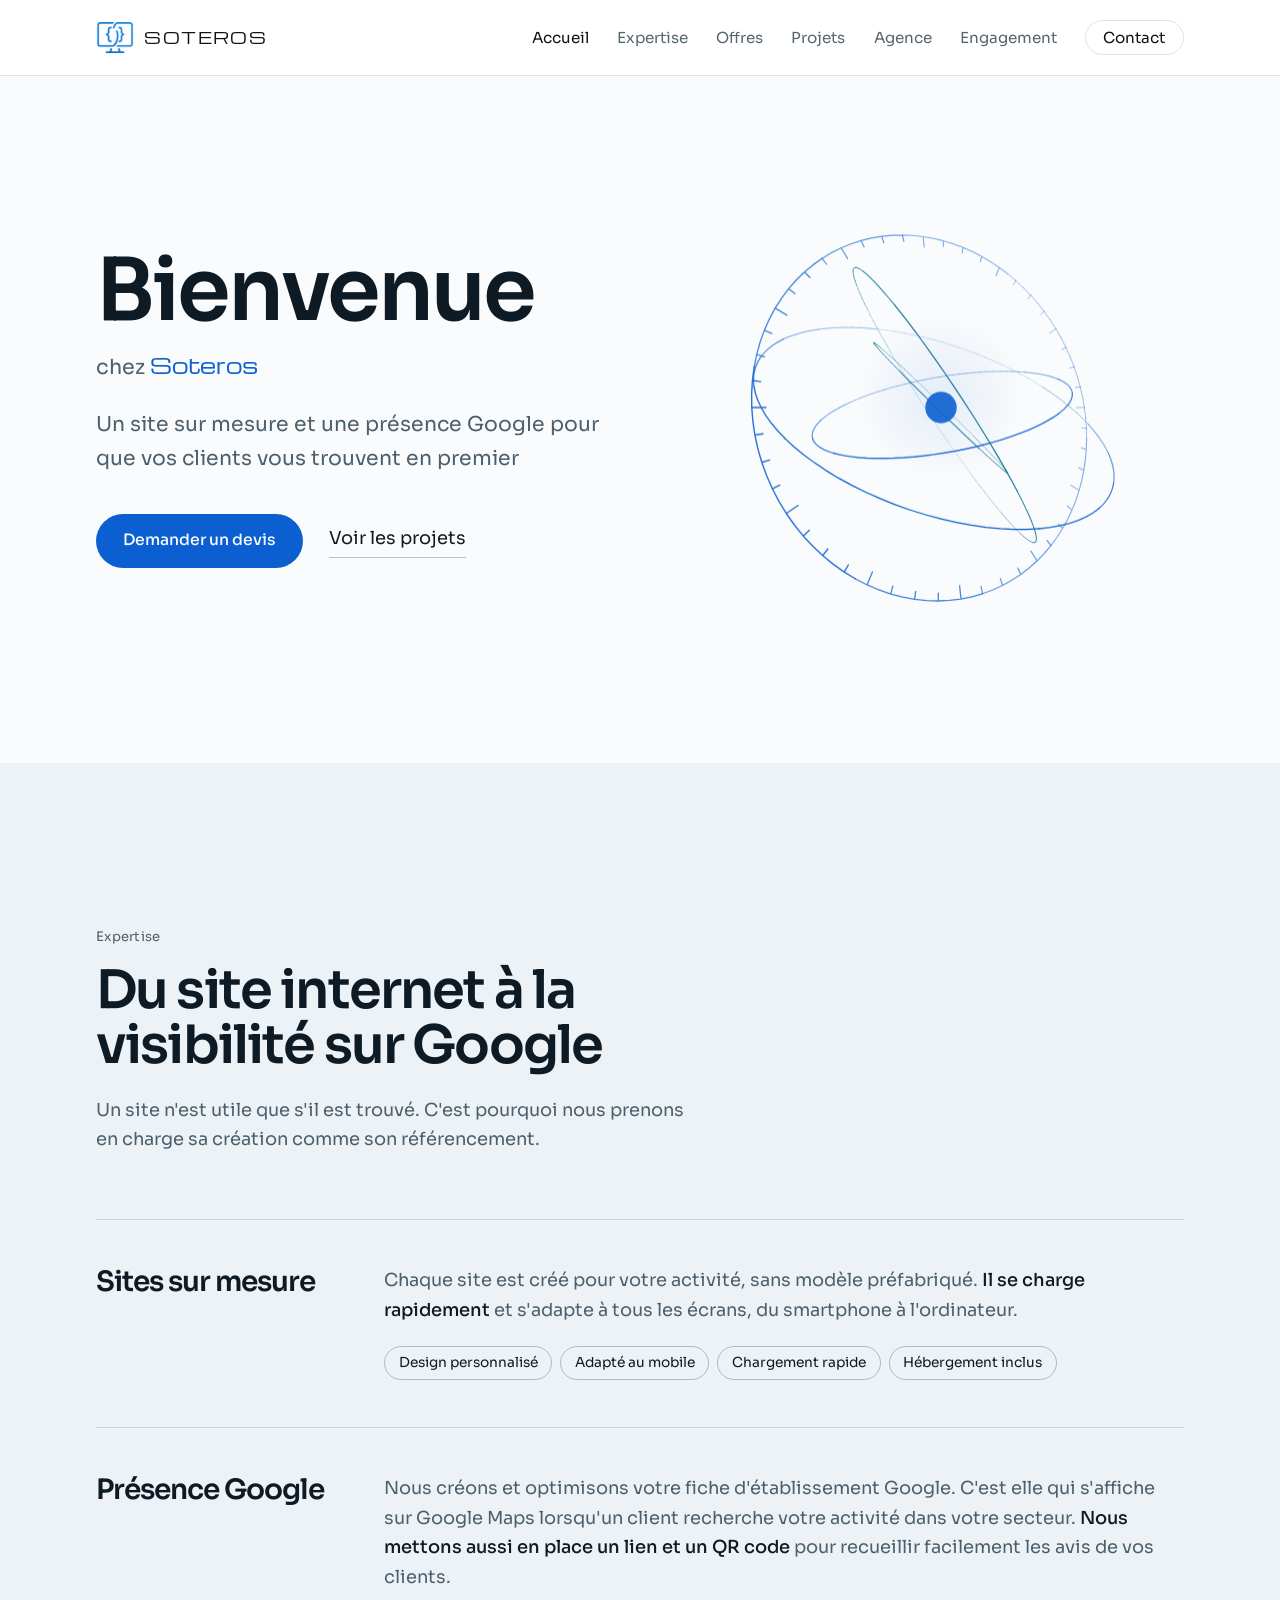
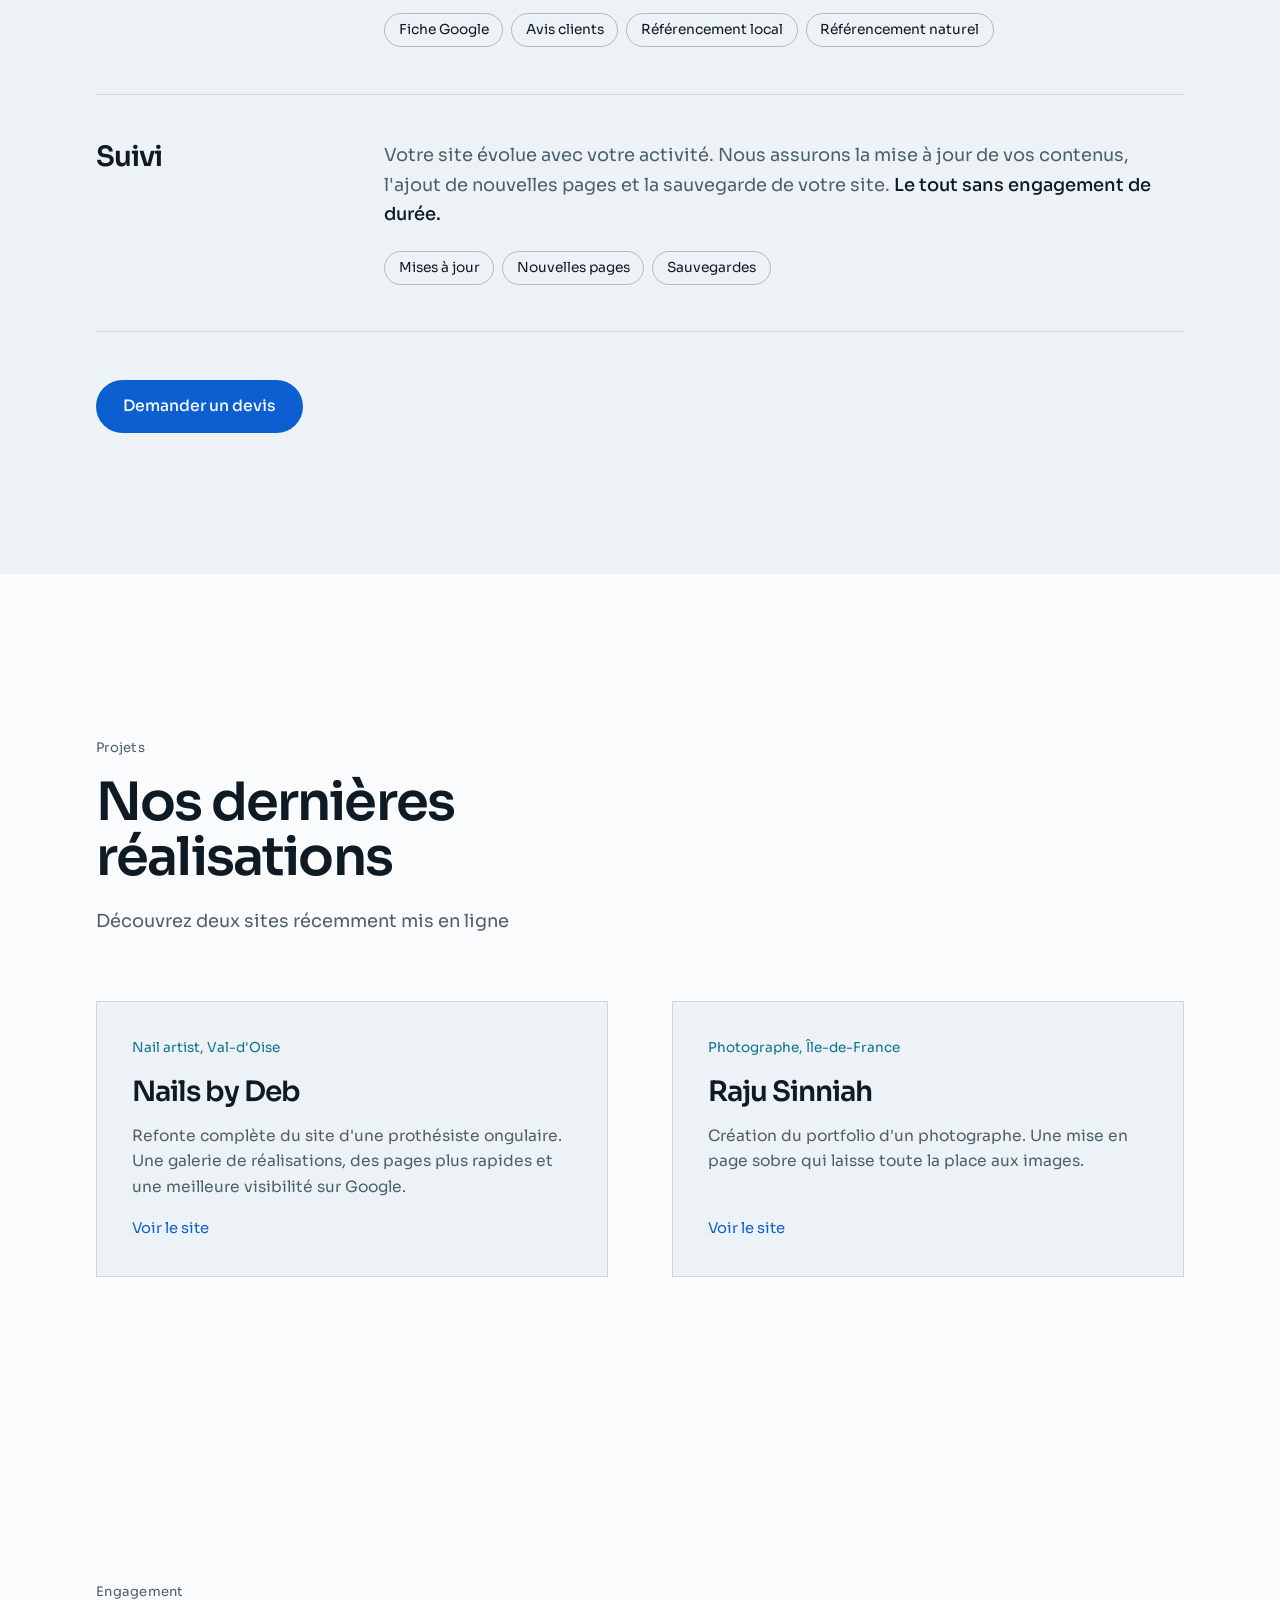
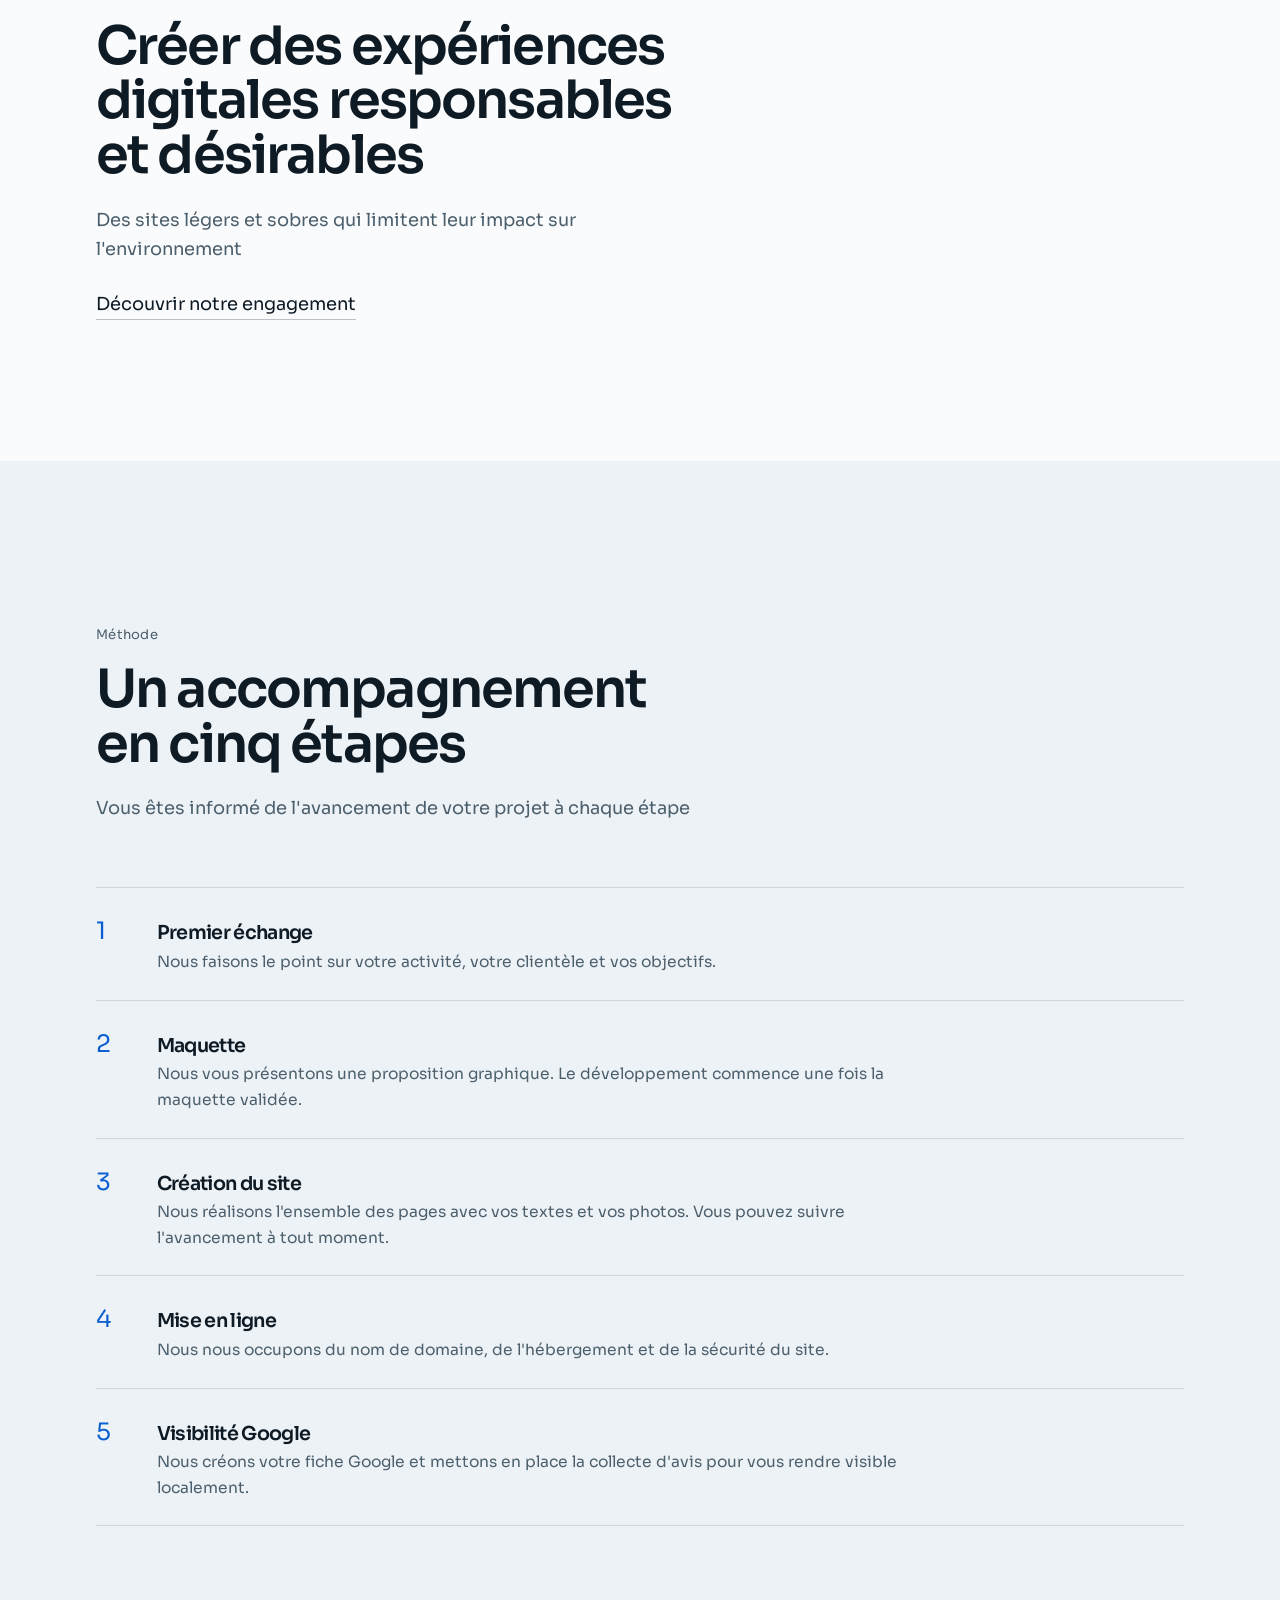
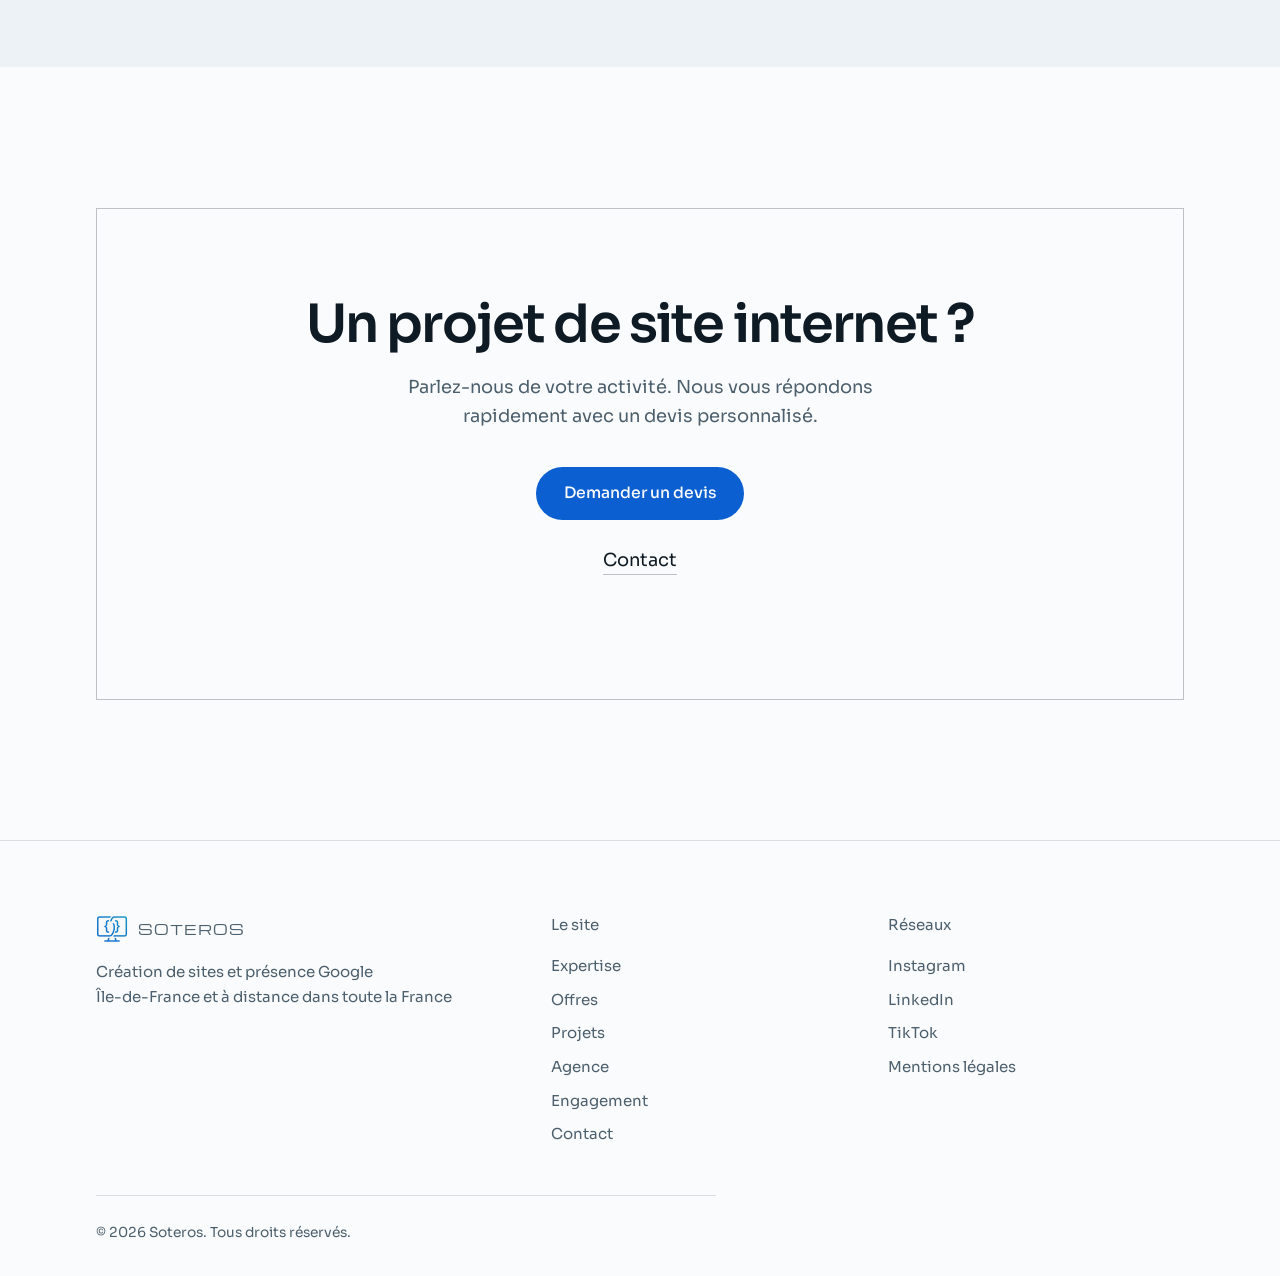
==== commit 5c1ed433: "Réécriture complète des textes en ton agence Phrases plus naturelles, promesses mesurées, vocabulair" ====
--- a/index.html
+++ b/index.html
@@ -76,23 +76,22 @@
     <div class="enveloppe">
       <div class="chapeau">
         <p class="repere">Expertise</p>
-        <h2>Un site et une visibilité pensés ensemble</h2>
-        <p>Un site performant n'a de valeur que s'il est trouvé. Nous
-          traitons donc le site et le référencement en même temps.</p>
+        <h2>Du site internet à la visibilité sur Google</h2>
+        <p>Un site n'est utile que s'il est trouvé. C'est pourquoi nous
+          prenons en charge sa création comme son référencement.</p>
       </div>
 
       <div class="offres">
         <div class="offre">
           <h3>Sites sur mesure</h3>
           <div class="offre__corps">
-            <p>Chaque page est développée à la main sans thème acheté ni
-              constructeur. <strong>Le site s'ouvre en moins d'une
-              seconde</strong> et s'affiche parfaitement sur téléphone comme
-              sur ordinateur.</p>
+            <p>Chaque site est créé pour votre activité, sans modèle
+              préfabriqué. <strong>Il se charge rapidement</strong> et s'adapte à tous les
+              écrans, du smartphone à l'ordinateur.</p>
             <ul class="livre">
-              <li>Design sur mesure</li>
-              <li>Code développé à la main</li>
-              <li>Conçu pour le mobile</li>
+              <li>Design personnalisé</li>
+              <li>Adapté au mobile</li>
+              <li>Chargement rapide</li>
               <li>Hébergement inclus</li>
             </ul>
           </div>
@@ -101,16 +100,16 @@
         <div class="offre">
           <h3>Présence Google</h3>
           <div class="offre__corps">
-            <p>Nous créons et optimisons votre fiche Google. C'est elle qui
-              apparaît avec la carte et les avis quand un client cherche votre
-              métier près de chez lui. <strong>Nous installons aussi une page
-              dédiée aux avis clients</strong> et vous accompagnons pour la
-              diffuser.</p>
+            <p>Nous créons et optimisons votre fiche d'établissement Google.
+              C'est elle qui s'affiche sur Google Maps lorsqu'un client
+              recherche votre activité dans votre secteur. <strong>Nous mettons
+              aussi en place un lien et un QR code</strong> pour recueillir
+              facilement les avis de vos clients.</p>
             <ul class="livre">
               <li>Fiche Google</li>
-              <li>Page d'avis</li>
+              <li>Avis clients</li>
               <li>Référencement local</li>
-              <li>Données structurées</li>
+              <li>Référencement naturel</li>
             </ul>
           </div>
         </div>
@@ -118,10 +117,10 @@
         <div class="offre">
           <h3>Suivi</h3>
           <div class="offre__corps">
-            <p>Un site évolue avec votre activité. Nouvelles photos, nouveaux
-              tarifs ou nouvelle page avant la saison. <strong>Vous nous
-              transmettez vos demandes et nous nous occupons du
-              reste</strong> sans engagement de durée.</p>
+            <p>Votre site évolue avec votre activité. Nous assurons la mise à
+              jour de vos contenus, l'ajout de nouvelles pages et la sauvegarde
+              de votre site. <strong>Le tout sans engagement de
+              durée.</strong></p>
             <ul class="livre">
               <li>Mises à jour</li>
               <li>Nouvelles pages</li>
@@ -138,29 +137,26 @@
     <div class="enveloppe">
       <div class="chapeau">
         <p class="repere">Projets</p>
-        <h2>Deux métiers, deux univers</h2>
-        <p>Ces deux sites sont en ligne. Découvrez-les et constatez leur
-          vitesse de chargement.</p>
+        <h2>Nos dernières réalisations</h2>
+        <p>Découvrez deux sites récemment mis en ligne</p>
       </div>
 
       <div class="projets">
         <a class="projet" href="https://jrpsg92.github.io/NailsbyDeb/" rel="noopener">
           <p class="projet__meta">Nail artist, Val-d'Oise</p>
           <h3>Nails by Deb</h3>
-          <p class="projet__corps">Site vitrine et galerie de réalisations.
-            La page d'accueil est passée de plus d'un mégaoctet à deux cents
-            kilo-octets. Photos optimisées, contrastes corrigés et pages
-            indexées sur Google.</p>
-          <p class="projet__voir">Ouvrir le site</p>
+          <p class="projet__corps">Refonte complète du site d'une prothésiste
+            ongulaire. Une galerie de réalisations, des pages plus rapides et
+            une meilleure visibilité sur Google.</p>
+          <p class="projet__voir">Voir le site</p>
         </a>
 
         <a class="projet" href="https://jrpsg92.github.io/Rajouphoto.fr/" rel="noopener">
           <p class="projet__meta">Photographe, Île-de-France</p>
           <h3>Raju Sinniah</h3>
-          <p class="projet__corps">Portfolio de cent trente-six photographies
-            réparties en trois séries. Le site se met à jour depuis un fichier
-            unique et l'ajout d'une photo prend une minute.</p>
-          <p class="projet__voir">Ouvrir le site</p>
+          <p class="projet__corps">Création du portfolio d'un photographe. Une
+            mise en page sobre qui laisse toute la place aux images.</p>
+          <p class="projet__voir">Voir le site</p>
         </a>
       </div>
     </div>
@@ -171,9 +167,9 @@
       <div class="chapeau">
         <p class="repere">Engagement</p>
         <h2>Créer des expériences digitales responsables et désirables</h2>
-        <p>Réduire l'empreinte environnementale de chaque site grâce à la
-          mesure plutôt qu'à la promesse</p>
-        <p style="margin-top:1.6rem"><a class="lien" href="engagement.html">Voir l'engagement</a></p>
+        <p>Des sites légers et sobres qui limitent leur impact sur
+          l'environnement</p>
+        <p style="margin-top:1.6rem"><a class="lien" href="engagement.html">Découvrir notre engagement</a></p>
       </div>
     </div>
   </section>
@@ -181,47 +177,46 @@
   <section class="section section--creuse">
     <div class="enveloppe">
       <div class="chapeau">
-        <p class="repere">Déroulé</p>
-        <h2>Cinq étapes, trois semaines</h2>
-        <p>Vous savez à chaque étape où en est le projet et ce que nous
-          attendons de vous</p>
+        <p class="repere">Méthode</p>
+        <h2>Un accompagnement en cinq étapes</h2>
+        <p>Vous êtes informé de l'avancement de votre projet à chaque
+          étape</p>
       </div>
 
       <ol class="deroule">
         <li>
           <div>
-            <h3>Échange sur votre activité</h3>
-            <p>Un appel d'une heure pour comprendre vos clients, leurs
-              recherches sur Google et ce qui vous distingue de vos
-              concurrents.</p>
+            <h3>Premier échange</h3>
+            <p>Nous faisons le point sur votre activité, votre clientèle et
+              vos objectifs.</p>
           </div>
         </li>
         <li>
           <div>
             <h3>Maquette</h3>
-            <p>Nous concevons la maquette de la page d'accueil. Vous validez
-              la direction avant le début du développement.</p>
-          </div>
-        </li>
-        <li>
-          <div>
-            <h3>Développement</h3>
-            <p>Toutes les pages, les textes et les photos optimisées. Vous
-              suivez l'avancement sur une adresse privée.</p>
+            <p>Nous vous présentons une proposition graphique. Le
+              développement commence une fois la maquette validée.</p>
+          </div>
+        </li>
+        <li>
+          <div>
+            <h3>Création du site</h3>
+            <p>Nous réalisons l'ensemble des pages avec vos textes et vos
+              photos. Vous pouvez suivre l'avancement à tout moment.</p>
           </div>
         </li>
         <li>
           <div>
             <h3>Mise en ligne</h3>
-            <p>Nom de domaine, certificat de sécurité et redirections. Nous
-              prenons en charge toute la partie technique.</p>
+            <p>Nous nous occupons du nom de domaine, de l'hébergement et de la
+              sécurité du site.</p>
           </div>
         </li>
         <li>
           <div>
             <h3>Visibilité Google</h3>
-            <p>La fiche, la page d'avis et le suivi des recherches. C'est à
-              cette étape que les premières demandes arrivent.</p>
+            <p>Nous créons votre fiche Google et mettons en place la collecte
+              d'avis pour vous rendre visible localement.</p>
           </div>
         </li>
       </ol>
@@ -231,9 +226,9 @@
   <section class="section">
     <div class="enveloppe">
       <div class="appel">
-        <h2>Prêt à développer votre visibilité&nbsp;?</h2>
-        <p>Présentez-nous votre activité et votre secteur. Nous revenons vers
-          vous avec une proposition claire et un prix ferme.</p>
+        <h2>Un projet de site internet&nbsp;?</h2>
+        <p>Parlez-nous de votre activité. Nous vous répondons rapidement avec
+          un devis personnalisé.</p>
         <a class="bouton" href="mailto:contact@soteros.fr?subject=Demande%20de%20devis">Demander un devis</a>
         <p style="margin-top:1.6rem"><a class="lien" href="contact.html">Contact</a></p>
       </div>
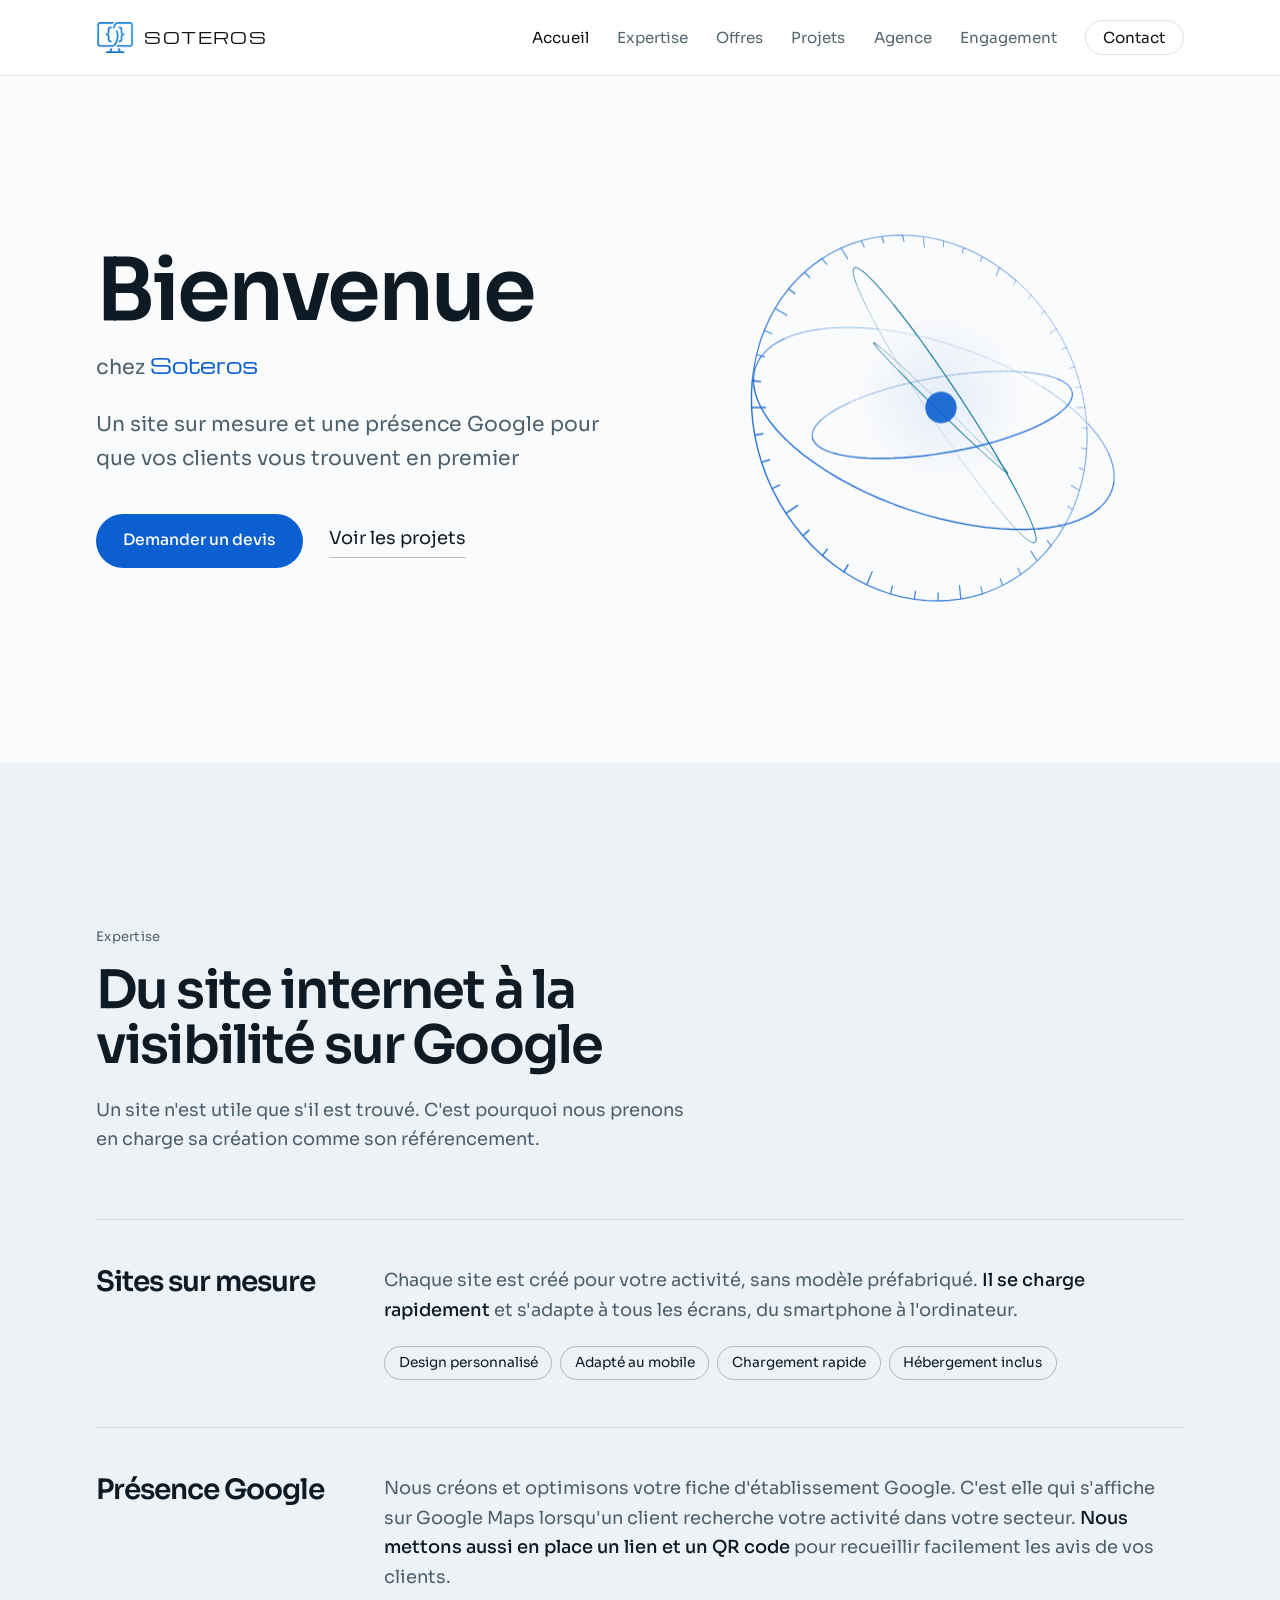
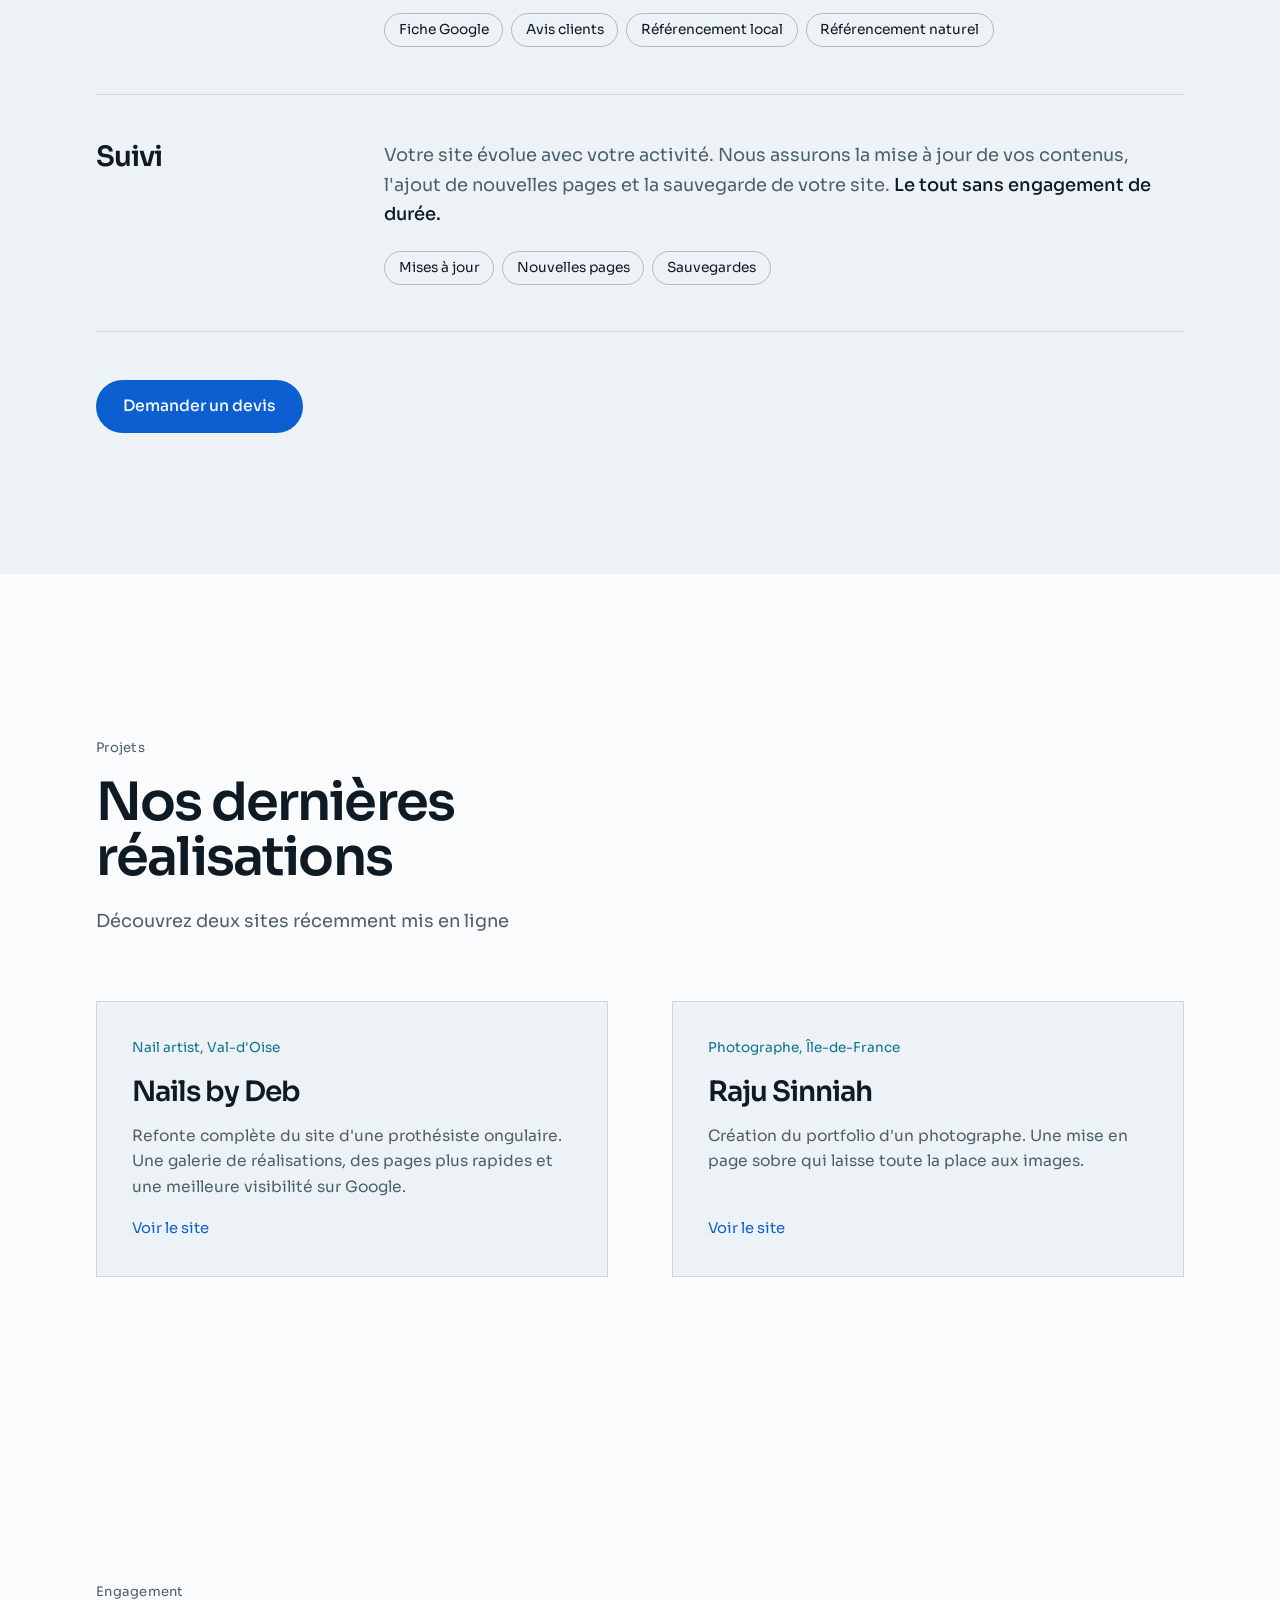
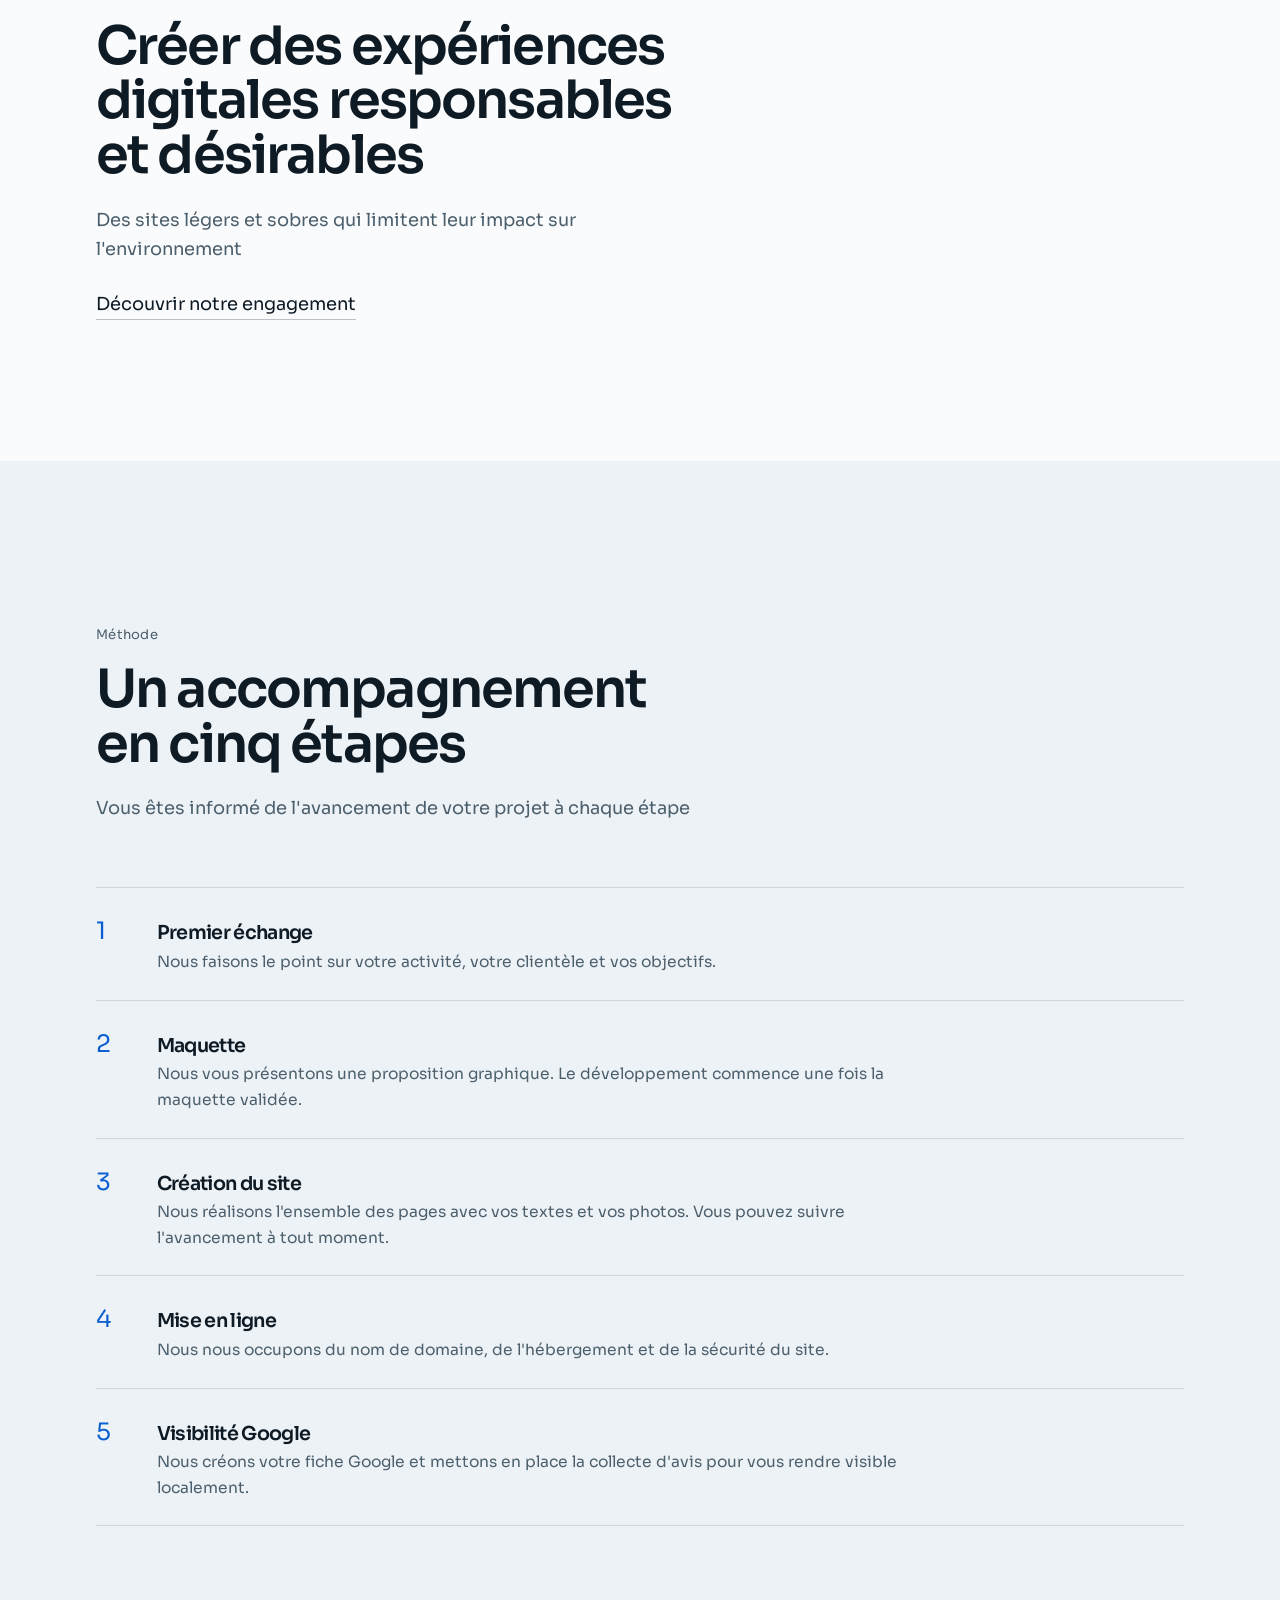
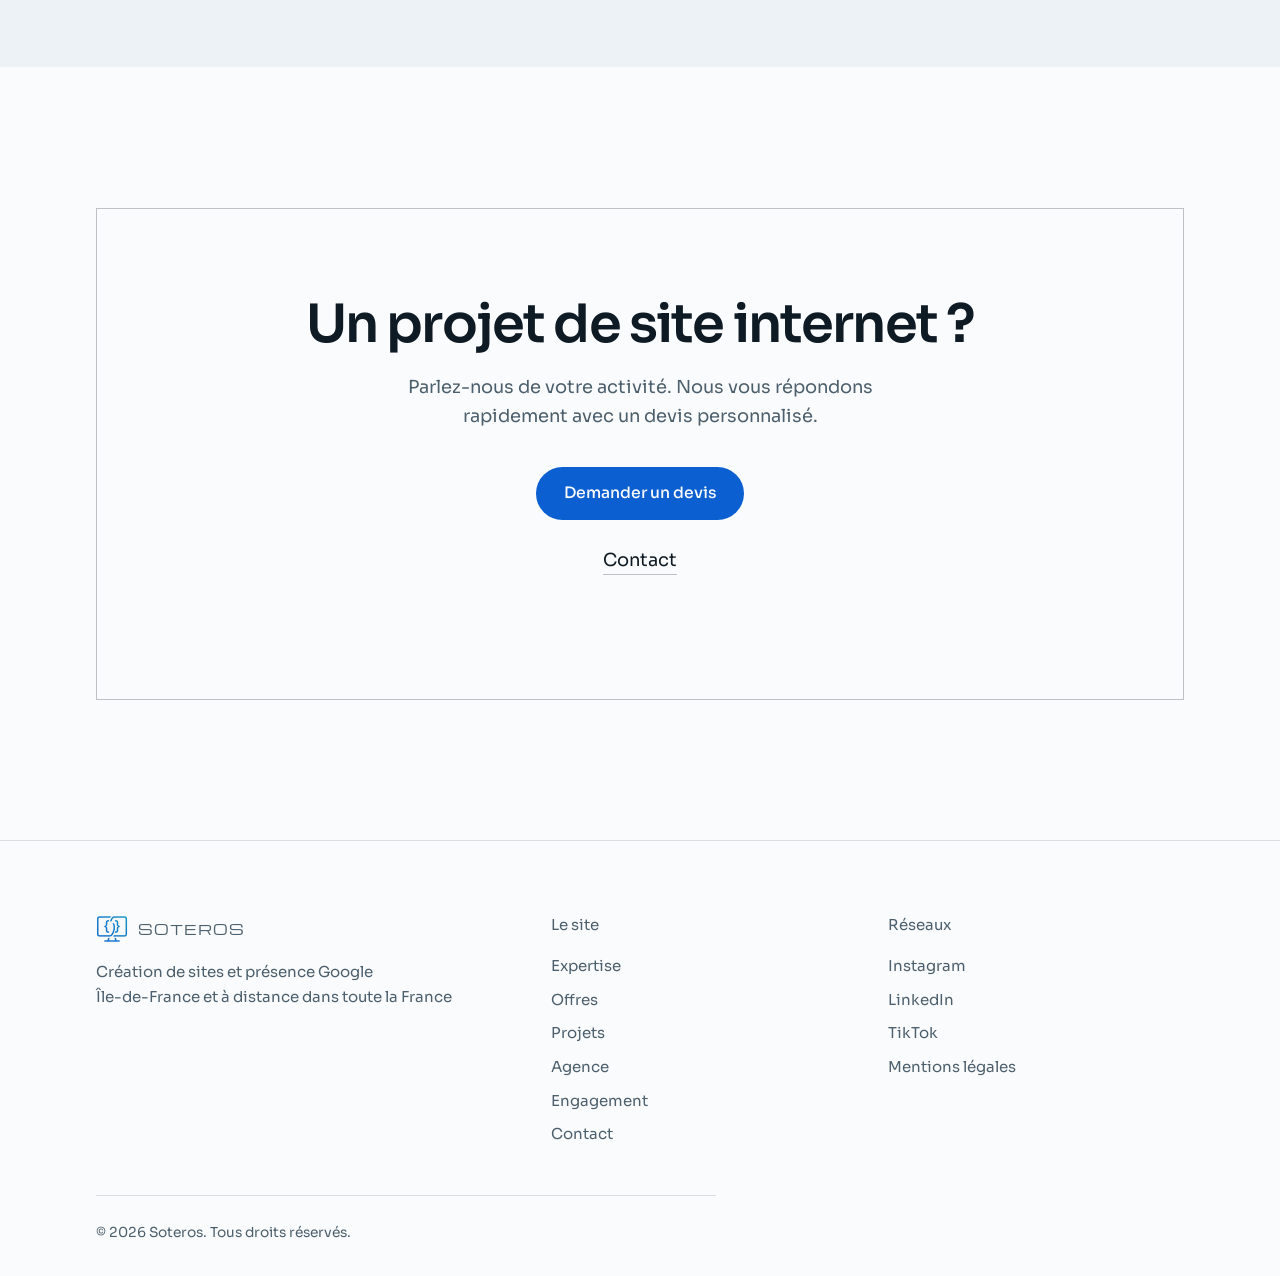
==== commit 4a4596e2: "Formulaire de contact envoyé sur contact@soteros.fr Nom, prénom, e-mail, téléphone, objet et message" ====
--- a/index.html
+++ b/index.html
@@ -64,7 +64,7 @@
           vous trouvent en premier
         </p>
         <div class="ouverture__actions">
-          <a class="bouton" href="mailto:contact@soteros.fr?subject=Demande%20de%20devis">Demander un devis</a>
+          <a class="bouton" href="contact.html?objet=devis#formulaire">Demander un devis</a>
           <a class="lien" href="projets.html">Voir les projets</a>
         </div>
       </div>
@@ -129,7 +129,7 @@
           </div>
         </div>
       </div>
-      <p style="margin-top:clamp(2rem,5vw,3rem)"><a class="bouton" href="mailto:contact@soteros.fr?subject=Demande%20de%20devis">Demander un devis</a></p>
+      <p style="margin-top:clamp(2rem,5vw,3rem)"><a class="bouton" href="contact.html?objet=devis#formulaire">Demander un devis</a></p>
     </div>
   </section>
 
@@ -229,7 +229,7 @@
         <h2>Un projet de site internet&nbsp;?</h2>
         <p>Parlez-nous de votre activité. Nous vous répondons rapidement avec
           un devis personnalisé.</p>
-        <a class="bouton" href="mailto:contact@soteros.fr?subject=Demande%20de%20devis">Demander un devis</a>
+        <a class="bouton" href="contact.html?objet=devis#formulaire">Demander un devis</a>
         <p style="margin-top:1.6rem"><a class="lien" href="contact.html">Contact</a></p>
       </div>
     </div>
--- a/style.css
+++ b/style.css
@@ -556,6 +556,77 @@
 .voie__valeur a:hover { color: var(--action); border-bottom-color: var(--action); }
 .voie__note { color: var(--plume-doux); font-size: .92rem; }
 
+/* Le formulaire à gauche, les coordonnées à droite sur grand écran. */
+.contact {
+  display: grid;
+  gap: clamp(3rem, 6vw, 5rem);
+  margin-top: clamp(2.5rem, 6vw, 4rem);
+  scroll-margin-top: 6.5rem;   /* l'en-tête fixe ne masque pas le formulaire */
+}
+@media (min-width: 62rem) {
+  .contact { grid-template-columns: minmax(0, 1.6fr) minmax(0, 1fr); align-items: start; }
+  .contact .voie { grid-template-columns: minmax(0, 1fr); }
+}
+.contact .voies { margin-top: 0; }
+
+.formulaire { display: grid; gap: 1.4rem; }
+.formulaire[hidden] { display: none; }
+.formulaire__rangee { display: grid; gap: 1.4rem; }
+@media (min-width: 40rem) {
+  .formulaire__rangee { grid-template-columns: 1fr 1fr; }
+}
+
+.champ { display: grid; gap: .45rem; }
+.champ label { font-size: .9rem; font-weight: 500; color: var(--plume); }
+.champ__option { font-weight: 400; color: var(--plume-doux); }
+.champ input,
+.champ textarea {
+  width: 100%;
+  font: inherit;
+  color: var(--plume);
+  background: var(--blanc);
+  border: 1px solid var(--filet-fort);
+  border-radius: 12px;
+  padding: .85rem 1rem;
+  transition: border-color .25s var(--courbe), box-shadow .25s var(--courbe);
+}
+.champ textarea { min-height: 9rem; resize: vertical; }
+.champ input:focus,
+.champ textarea:focus {
+  outline: none;
+  border-color: var(--action);
+  box-shadow: 0 0 0 3px rgb(11 95 208 / .18);
+}
+.champ__aide { font-size: .86rem; color: var(--plume-doux); }
+
+.formulaire .bouton {
+  justify-self: start;
+  border: 0;
+  cursor: pointer;
+  font-family: inherit;
+  line-height: inherit;
+}
+.formulaire .bouton:disabled { opacity: .6; cursor: progress; transform: none; }
+
+.formulaire__mention { font-size: .86rem; color: var(--plume-doux); }
+.formulaire__mention a { color: var(--plume); }
+
+/* Champ piège invisible : un robot le remplit, FormSubmit jette l'envoi. */
+.formulaire__piege {
+  position: absolute;
+  left: -9999px;
+  width: 1px;
+  height: 1px;
+  opacity: 0;
+}
+
+.formulaire__merci {
+  border: 1px solid var(--filet-fort);
+  background: var(--blanc);
+  padding: clamp(2rem, 5vw, 3rem);
+}
+.formulaire__merci p { margin-top: 1rem; color: var(--plume-doux); }
+
 /* --- Appel à l'action -------------------------------------------------- */
 
 .appel {
